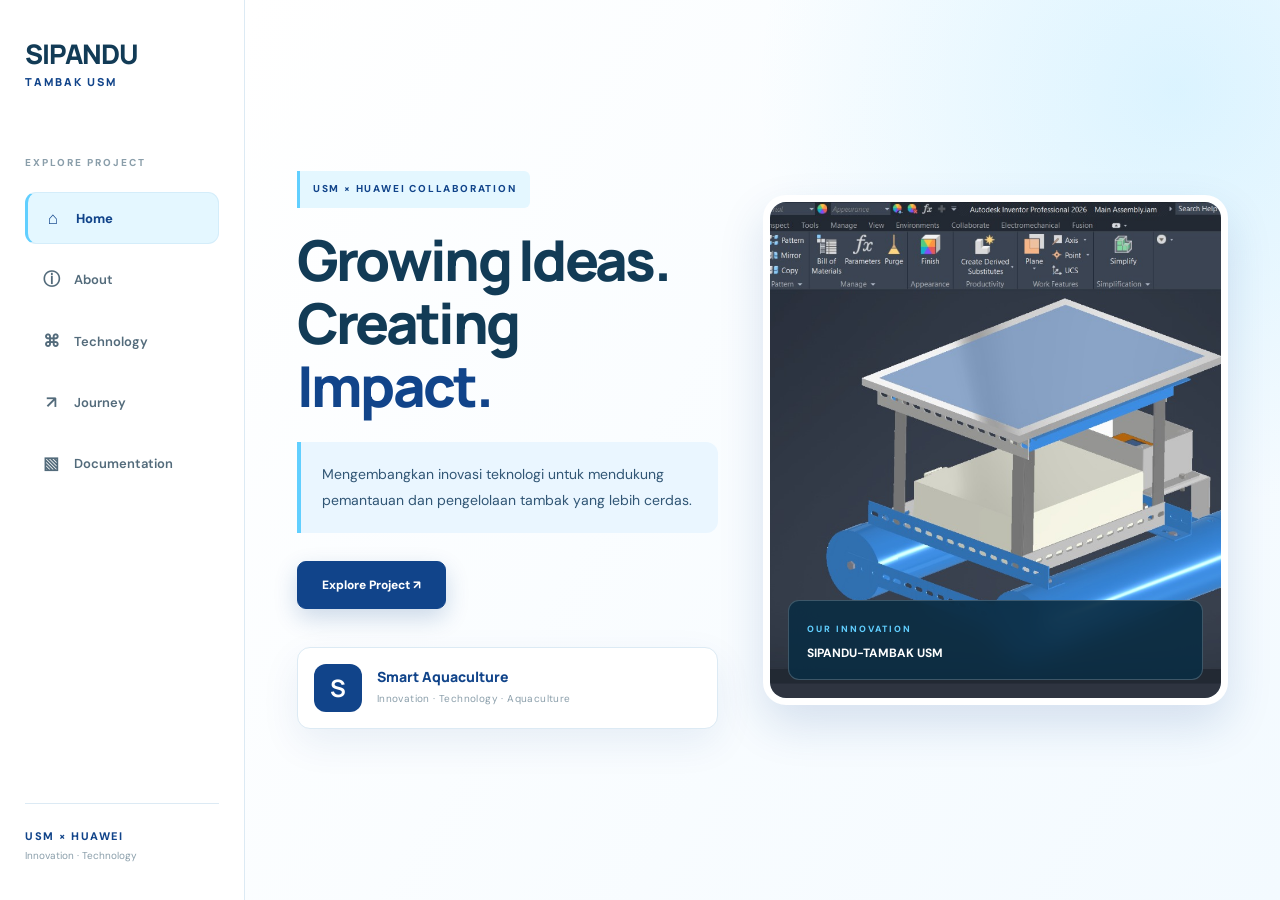
==== index.html @ 3a597335 "Add files via upload" ====
<!DOCTYPE html>
<html lang="id">

<head>
  <meta charset="UTF-8">
  <meta name="viewport" content="width=device-width, initial-scale=1.0">

  <meta name="description" content="SIPANDU-TAMBAK USM × HUAWEI — Innovation in Smart Aquaculture.">
  <meta name="theme-color" content="#F5FCFF">

  <title>SIPANDU-TAMBAK USM × HUAWEI</title>

  <link rel="preconnect" href="https://fonts.googleapis.com">
  <link rel="preconnect" href="https://fonts.gstatic.com" crossorigin>

  <link href="https://fonts.googleapis.com/css2?family=DM+Sans:wght@400;500;600;700&family=Manrope:wght@400;500;600;700;800&display=swap" rel="stylesheet">

  <link rel="stylesheet" href="style.css">

<!-- PWA CONFIGURATION -->
<link rel="manifest" href="./manifest.webmanifest">
<meta name="theme-color" content="#11448A">
<meta name="apple-mobile-web-app-capable" content="yes">
<meta name="apple-mobile-web-app-title" content="SIPANDU">

</head>

<body>

  <!-- SIDEBAR -->

  <aside class="sidebar">

    <a href="#home" class="sidebar-logo">
      SIPANDU
      <span>TAMBAK USM</span>
    </a>

    <p class="sidebar-caption">EXPLORE PROJECT</p>

    <nav class="side-nav" aria-label="Navigasi utama">

      <a href="#home" class="nav-link active" aria-current="page">
        <span class="nav-icon">⌂</span>
        <span>Home</span>
      </a>

      <a href="#about" class="nav-link">
        <span class="nav-icon">ⓘ</span>
        <span>About</span>
      </a>

      <a href="#technology" class="nav-link">
        <span class="nav-icon">⌘</span>
        <span>Technology</span>
      </a>

      <a href="#journey" class="nav-link">
        <span class="nav-icon">↗</span>
        <span>Journey</span>
      </a>

      <a href="#documentation" class="nav-link">
        <span class="nav-icon">▧</span>
        <span>Documentation</span>
      </a>

    </nav>

    <div class="sidebar-bottom">
      <span>USM × HUAWEI</span>
      <small>Innovation · Technology</small>
    </div>

  </aside>


  <!-- MAIN CONTENT -->

  <main class="main-content">

    <!-- HOME -->

    <section id="home" class="hero active">

      <div class="hero-content">

        <p class="hero-eyebrow">USM × HUAWEI COLLABORATION</p>

        <h1>
          Growing Ideas.<br>
          Creating <span class="text-accent">Impact.</span>
        </h1>

        <p class="hero-description">
          Mengembangkan inovasi teknologi untuk mendukung
          pemantauan dan pengelolaan tambak yang lebih cerdas.
        </p>

        <a href="#about" class="btn">Explore Project ↗</a>

        <div class="hero-label">
          <h2>S</h2>
          <div>
            <h3>Smart Aquaculture</h3>
            <p>Innovation · Technology · Aquaculture</p>
          </div>
        </div>

      </div>

      <div class="hero-image">

        <img
          src="images/sipandu-home.jpg"
          alt="Dokumentasi proyek SIPANDU-TAMBAK USM"
        >

        <div class="hero-image-caption">
          <span>OUR INNOVATION</span>
          <p>SIPANDU-TAMBAK USM</p>
        </div>

      </div>

    </section>


    <!-- ABOUT -->

    <section id="about" class="about-section">

      <div class="about-intro">

        <div class="about-intro-content">

          <span class="about-eyebrow">ABOUT THE PROJECT</span>

          <h1>
            More Than Technology,
            <span class="text-accent">A Smarter Way to Farm.</span>
          </h1>

          <p>
            SIPANDU-TAMBAK merupakan inovasi teknologi hasil
            kolaborasi Universitas Semarang (USM) dan Huawei
            yang dikembangkan untuk mendukung pemantauan dan
            pengelolaan tambak melalui pendekatan teknologi digital.
          </p>

          <p>
            Menggabungkan Internet of Things (IoT) dan Computer
            Vision, proyek ini mengeksplorasi bagaimana teknologi
            dapat membantu proses pemantauan kualitas air
            dan identifikasi ikan.
          </p>

          <div class="about-meta">
            <span>USM × HUAWEI</span>
            <span>•</span>
            <span>SMART AQUACULTURE</span>
          </div>

        </div>

      </div>


      <!-- FIELD DOCUMENTATION -->

      <div class="about-field-documentation">

        <div class="about-heading">

          <span class="about-eyebrow">FIELD DOCUMENTATION</span>

          <h2>
            Understanding the Field,
            <span class="text-accent">Building the Foundation.</span>
          </h2>

          <p>
            Langkah awal pengembangan SIPANDU-TAMBAK dimulai
            melalui pengamatan langsung dan diskusi bersama
            pihak Balai Benih Mijen.
          </p>

        </div>

        <div class="about-documentation-grid">

          <article class="about-documentation-card">

            <div class="about-documentation-image">
              <img
                src="images/about-observation.jpg"
                alt="Pengamatan langsung di Balai Benih Mijen"
                loading="lazy"
              >
            </div>

            <div class="about-documentation-caption">
              <span class="documentation-index">FIELD OBSERVATION</span>
              <h3>Pengamatan Langsung di Balai Benih Mijen</h3>
              <p>
                Melakukan pengamatan langsung untuk memahami
                kondisi lapangan serta mengenali kebutuhan
                pengembangan teknologi SIPANDU-TAMBAK.
              </p>
            </div>

          </article>

          <article class="about-documentation-card">

            <div class="about-documentation-image">
              <img
                src="images/about-field.jpg"
                alt="Diskusi tim dengan pihak Balai Benih Mijen"
                loading="lazy"
              >
            </div>

            <div class="about-documentation-caption">
              <span class="documentation-index">FIELD DISCUSSION</span>
              <h3>Pertemuan dengan Pihak Balai Benih Mijen</h3>
              <p>
                Bertemu dan berdiskusi dengan pihak Balai Benih
                Mijen untuk bertukar informasi serta memahami
                kebutuhan dari lokasi pengamatan.
              </p>
            </div>

          </article>

        </div>

      </div>


      <!-- BACKGROUND -->

      <div class="about-background">

        <div class="about-background-content">

          <span class="about-eyebrow">OUR BACKGROUND</span>

          <h2>
            Understanding the Challenges
            <span class="text-accent">Behind Aquaculture.</span>
          </h2>

          <p>
            Pengelolaan tambak membutuhkan pemantauan kondisi
            lingkungan secara berkala. Kebutuhan terhadap
            informasi yang lebih praktis dan terintegrasi
            menjadi salah satu alasan kami mengeksplorasi
            penerapan teknologi dalam sektor budidaya perikanan.
          </p>

          <p>
            Dari kebutuhan tersebut, SIPANDU-TAMBAK mulai
            dikembangkan sebagai upaya menghadirkan pendekatan
            pemantauan tambak berbasis teknologi.
          </p>

          <div class="about-location">
            <span class="location-dot"></span>
            BALAI BENIH MIJEN — SEMARANG
          </div>

        </div>

      </div>


      <!-- OUR INNOVATION -->

      <div class="about-innovation">

        <div class="about-heading">

          <span class="about-eyebrow">OUR INNOVATION</span>

          <h2>
            Connecting Sensors,
            <span class="text-accent">Cameras, and Intelligence.</span>
          </h2>

          <p>
            Tiga pendekatan teknologi yang menjadi bagian
            dari pengembangan SIPANDU-TAMBAK.
          </p>

        </div>

        <div class="about-innovation-visual">

          <img
            src="images/about-development-1.jpg"
            alt="Proses perakitan perangkat SIPANDU-TAMBAK"
            loading="lazy"
          >

          <div class="innovation-image-caption">
            <span>PROTOTYPE DEVELOPMENT</span>
            <p>From Concept to Prototype</p>
          </div>

        </div>

        <div class="about-innovation-grid">

          <article class="about-feature-card">
            <span class="feature-icon">◉</span>
            <h3>IoT Sensors</h3>
            <p>
              Pemantauan parameter kualitas air seperti pH,
              TDS, dan suhu melalui pengembangan perangkat sensor.
            </p>
          </article>

          <article class="about-feature-card">
            <span class="feature-icon">◎</span>
            <h3>Computer Vision</h3>
            <p>
              Pengembangan sistem berbasis kamera untuk
              mendukung proses deteksi dan identifikasi ikan.
            </p>
          </article>

          <article class="about-feature-card">
            <span class="feature-icon">⌘</span>
            <h3>Digital System</h3>
            <p>
              Pengembangan sistem digital untuk mengolah
              dan menampilkan informasi pemantauan.
            </p>
          </article>

        </div>

      </div>


      <!-- VISION -->

      <div class="about-vision">

        <div class="about-vision-image">

          <img
            src="images/about-development-4.jpg"
            alt="Tim mengembangkan prototipe SIPANDU-TAMBAK"
            loading="lazy"
          >

          <span>BUILDING THE FUTURE</span>

        </div>

        <div class="about-vision-content">

          <span class="about-eyebrow">OUR VISION</span>

          <h2>
            Building a Smarter
            <span class="text-accent">Aquaculture Future.</span>
          </h2>

          <p>
            Kami percaya bahwa teknologi dapat membuka peluang
            baru bagi sektor perikanan dan budidaya.
          </p>

          <p>
            Melalui SIPANDU-TAMBAK, kami ingin mengeksplorasi
            solusi digital yang mendukung pemantauan tambak
            secara lebih efektif, informatif, dan berkelanjutan.
          </p>

        </div>

      </div>


      <!-- PHILOSOPHY -->

      <div class="about-philosophy">

        <span class="about-eyebrow">OUR PHILOSOPHY</span>

        <h2>Think. <span>Develop.</span> Innovate.</h2>

        <p>
          Innovation begins with observation, grows through
          collaboration, and creates impact through technology.
        </p>

        <div class="philosophy-line"></div>

        <strong>SIPANDU-TAMBAK USM × HUAWEI</strong>

      </div>

    </section>


    <!-- TECHNOLOGY -->

    <section id="technology" class="section technology-section">

      <div class="technology-header">

        <p class="section-eyebrow">TECHNOLOGY & INNOVATION</p>

        <h2>
          Technology Behind<br>
          <span class="text-accent">The Innovation.</span>
        </h2>

        <p class="technology-intro">
          Mengenal komponen dan pendekatan teknologi yang
          sedang dikembangkan dalam SIPANDU-TAMBAK.
        </p>

      </div>


      <!-- INTERNET OF THINGS -->

      <div class="technology-block">

        <div class="technology-block-heading">

          <span class="technology-number">01 / INTERNET OF THINGS</span>

          <h3>IoT Monitoring System</h3>

          <p>
            Pendekatan pemantauan kualitas air melalui
            penggunaan sensor untuk mengukur beberapa
            parameter lingkungan tambak.
          </p>

        </div>

        <div class="sensor-grid">

          <article class="sensor-card">

            <div class="sensor-image">
              <img
                src="images/iot-ph-sensor.jpg"
                alt="Modul sensor pH air"
                loading="lazy"
              >
              <span class="sensor-tag">01</span>
            </div>

            <div class="sensor-info">
              <span class="sensor-category">WATER QUALITY</span>
              <h4>pH Sensor</h4>
              <p>
                Mengukur tingkat keasaman atau kebasaan air
                sebagai salah satu indikator kualitas air tambak.
              </p>
            </div>

          </article>

          <article class="sensor-card">

            <div class="sensor-image">
              <img
                src="images/iot-tds-sensor.jpg"
                alt="Modul sensor TDS"
                loading="lazy"
              >
              <span class="sensor-tag">02</span>
            </div>

            <div class="sensor-info">
              <span class="sensor-category">DISSOLVED SOLIDS</span>
              <h4>TDS Sensor</h4>
              <p>
                Mengukur Total Dissolved Solids, yaitu jumlah
                zat padat terlarut dalam air.
              </p>
            </div>

          </article>

          <article class="sensor-card">

            <div class="sensor-image">
              <img
                src="images/iot-ds18b20-sensor.jpg"
                alt="Sensor suhu air waterproof DS18B20"
                loading="lazy"
              >
              <span class="sensor-tag">03</span>
            </div>

            <div class="sensor-info">
              <span class="sensor-category">TEMPERATURE</span>
              <h4>DS18B20 Sensor</h4>
              <p>
                Sensor suhu digital tahan air yang digunakan
                untuk mengukur temperatur air.
              </p>
            </div>

          </article>

        </div>


        <!-- CIRCUIT AND PROTOTYPE -->

        <div class="iot-build-grid">

          <article class="iot-build-card">

            <div class="iot-build-image">
              <img
                src="images/iot-circuit.jpg"
                alt="Rangkaian elektronik dan komponen IoT SIPANDU-TAMBAK"
                loading="lazy"
              >
            </div>

            <div class="iot-build-info">
              <span class="sensor-category">ELECTRONIC DEVELOPMENT</span>
              <h4>IoT Circuit & Components</h4>
              <p>
                Rangkaian elektronik yang menghubungkan
                komponen dan sensor sebagai bagian dari
                pengembangan perangkat monitoring.
              </p>
            </div>

          </article>

          <article class="iot-build-card iot-prototype-card">

            <div class="iot-build-image">
              <img
                src="images/iot-prototype.jpg"
                alt="Prototipe perangkat IoT SIPANDU-TAMBAK"
                loading="lazy"
              >
            </div>

            <div class="iot-build-info">
              <span class="sensor-category">PROTOTYPE DEVELOPMENT</span>
              <h4>IoT Prototype</h4>
              <p>
                Purwarupa perangkat yang dikembangkan
                sebagai bentuk penerapan konsep pemantauan
                kualitas air berbasis sensor.
              </p>
            </div>

          </article>

        </div>

      </div>


      <!-- COMPUTER VISION -->

      <div class="technology-block computer-vision-block">

        <div class="technology-block-heading">

          <span class="technology-number">02 / COMPUTER VISION</span>

          <h3>Visual Detection System</h3>

          <p>
            Eksplorasi pemanfaatan webcam dan pengolahan citra
            untuk mendukung proses pengamatan serta deteksi ikan.
          </p>

        </div>

        <div class="vision-showcase">

          <article class="vision-camera-card">

            <div class="vision-image">
              <img
                src="images/cv-camera-module.jpg"
                alt="Webcam yang digunakan dalam pengembangan Computer Vision"
                loading="lazy"
              >
            </div>

            <div class="vision-info">
              <span class="sensor-category">VISUAL INPUT DEVICE</span>
              <h4>Webcam Module</h4>
              <p>
                Webcam digunakan sebagai perangkat input visual
                untuk menangkap gambar yang menjadi bahan
                pengembangan sistem Computer Vision.
              </p>
            </div>

          </article>

          <article class="vision-detection-card">

            <div class="vision-image">
              <img
                src="images/cv-fish-detection.jpg"
                alt="Dokumentasi pengujian deteksi ikan"
                loading="lazy"
              >
            </div>

            <div class="vision-info">
              <span class="sensor-category">DETECTION EXPERIMENT</span>
              <h4>Fish Detection Test</h4>
              <p>
                Dokumentasi pengujian dan pengembangan
                proses deteksi ikan melalui pendekatan
                pengolahan citra berbasis kamera.
              </p>
            </div>

          </article>

        </div>

        <div class="vision-note">
          <span>COMPUTER VISION DEVELOPMENT</span>
          <p>
            Tahap pengembangan ini berfokus pada eksplorasi
            kemampuan kamera dan pengolahan citra untuk
            mendukung identifikasi objek ikan.
          </p>
        </div>

      </div>


      <!-- DIGITAL SYSTEM -->

      <div class="technology-block digital-system-block">

        <div class="technology-block-heading">

          <span class="technology-number">03 / DIGITAL SYSTEM</span>

          <h3>Connecting Data and Information</h3>

          <p>
            Pengembangan sistem digital menjadi bagian dari
            eksplorasi pengolahan dan penyajian informasi
            yang berasal dari perangkat pemantauan.
          </p>

        </div>

        <div class="digital-system-panel">

          <div class="digital-system-content">

            <span class="digital-system-label">SYSTEM DEVELOPMENT</span>

            <h4>
              From Data Collection
              <span>to Digital Information.</span>
            </h4>

            <p>
              Pengembangan backend dan frontend dieksplorasi
              untuk mendukung pengelolaan data serta
              penyajian informasi dalam sistem SIPANDU-TAMBAK.
            </p>

            <div class="digital-system-tags">
              <span>BACKEND</span>
              <span>FRONTEND</span>
              <span>DATA PROCESSING</span>
            </div>

          </div>

          <div class="digital-flow">

            <div class="digital-flow-item">
              <span>01</span>
              <strong>Sensor Data</strong>
              <small>Data Collection</small>
            </div>

            <div class="digital-flow-line"></div>

            <div class="digital-flow-item">
              <span>02</span>
              <strong>Data Processing</strong>
              <small>System Development</small>
            </div>

            <div class="digital-flow-line"></div>

            <div class="digital-flow-item">
              <span>03</span>
              <strong>Digital Interface</strong>
              <small>Information Display</small>
            </div>

          </div>

        </div>

      </div>


      <!-- TECHNOLOGY CLOSING -->

      <div class="technology-closing">

        <span>INNOVATION IN PROGRESS</span>

        <h3>
          Technology is the Tool.<br>
          <span>Impact is the Goal.</span>
        </h3>

        <p>
          Setiap komponen dan proses pengembangan merupakan
          bagian dari perjalanan SIPANDU-TAMBAK dalam
          mengeksplorasi inovasi teknologi untuk aquaculture.
        </p>

      </div>

    </section>


    <!-- JOURNEY -->

    <section id="journey" class="section journey-section">

      <div class="journey-header">

        <p class="section-eyebrow">OUR DEVELOPMENT STORY</p>

        <h2>
          From Ideas to<br>
          <span class="text-accent">Real Innovation.</span>
        </h2>

        <p class="journey-intro">
          Setiap inovasi memiliki perjalanan. Inilah rangkaian
          proses pengamatan, diskusi, pengembangan, demonstrasi,
          dan evaluasi dalam perjalanan SIPANDU-TAMBAK.
        </p>

      </div>


      <div class="journey-container">

        <!-- 01 -->

        <article class="journey-card">

          <div class="journey-image">
            <img
              src="images/journey-balai-benih-mijen.jpg"
              alt="Tulisan Balai Benih Mijen sebagai lokasi pengamatan"
              loading="lazy"
            >
            <span class="journey-number">01</span>
          </div>

          <div class="journey-info">
            <span class="journey-label">FIELD OBSERVATION</span>
            <h3>Where It Begins.</h3>
            <p>
              Perjalanan SIPANDU-TAMBAK dimulai dari pengamatan
              di Balai Benih Mijen, sebagai salah satu lokasi
              untuk memahami kondisi dan kebutuhan lapangan.
            </p>
          </div>

        </article>


        <!-- 02 -->

        <article class="journey-card">

          <div class="journey-image">
            <img
              src="images/journey-field-discussion.jpg"
              alt="Diskusi dosen dan tim Balai Benih Mijen di dalam ruangan"
              loading="lazy"
            >
            <span class="journey-number">02</span>
          </div>

          <div class="journey-info">
            <span class="journey-label">DISCUSSION & COLLABORATION</span>
            <h3>Ideas Through Discussion.</h3>
            <p>
              Diskusi bersama dosen dan tim Balai Benih Mijen
              menjadi bagian dari proses bertukar informasi
              dan membahas kebutuhan pengembangan proyek.
            </p>
          </div>

        </article>


        <!-- 03 -->

        <article class="journey-card">

          <div class="journey-image">
            <img
              src="images/journey-first-demo-usm.jpg"
              alt="Bagian dalam perangkat SIPANDU-TAMBAK yang telah terpasang saat demo pertama di USM"
              loading="lazy"
            >
            <span class="journey-number">03</span>
          </div>

          <div class="journey-info">
            <span class="journey-label">FIRST DEMONSTRATION — USM</span>
            <h3>Bringing the Device to Life.</h3>
            <p>
              Demonstrasi pertama perangkat SIPANDU-TAMBAK
              di lingkungan USM, memperlihatkan perangkat
              yang telah dirakit dan dipasang.
            </p>
          </div>

        </article>


        <!-- 04 -->

        <article class="journey-card">

          <div class="journey-image">
            <img
              src="images/journey-monitoring-dashboard.jpg"
              alt="Tampilan sistem SIPANDU-TAMBAK untuk monitoring kualitas kolam"
              loading="lazy"
            >
            <span class="journey-number">04</span>
          </div>

          <div class="journey-info">
            <span class="journey-label">DIGITAL MONITORING</span>
            <h3>Seeing the Information.</h3>
            <p>
              Tampilan SIPANDU-TAMBAK yang dikembangkan
              untuk menyajikan informasi pemantauan
              kualitas air kolam.
            </p>
          </div>

        </article>


        <!-- 05 -->

        <article class="journey-card">

          <div class="journey-image">
            <img
              src="images/journey-demo-kantin-usm.jpg"
              alt="Demonstrasi SIPANDU-TAMBAK di kolam ikan kantin USM"
              loading="lazy"
            >
            <span class="journey-number">05</span>
          </div>

          <div class="journey-info">
            <span class="journey-label">FIELD DEMONSTRATION</span>
            <h3>Testing in a Real Environment.</h3>
            <p>
              Kegiatan demonstrasi di kolam ikan area kantin
              USM sebagai bagian dari proses pengamatan
              dan pengujian pengembangan perangkat.
            </p>
          </div>

        </article>


        <!-- 06 -->

        <article class="journey-card">

          <div class="journey-image">
            <img
              src="images/journey-project-evaluation.jpg"
              alt="Tim SIPANDU-TAMBAK mengamati dan berdiskusi bersama dosen"
              loading="lazy"
            >
            <span class="journey-number">06</span>
          </div>

          <div class="journey-info">
            <span class="journey-label">OBSERVATION & EVALUATION</span>
            <h3>Learning from Every Finding.</h3>
            <p>
              Tim SIPANDU-TAMBAK bersama dosen melakukan
              pengamatan dan membahas beberapa hal yang
              telah ditemukan selama proses pengembangan proyek.
            </p>
          </div>

        </article>

      </div>


      <div class="journey-closing">

        <span>THE JOURNEY CONTINUES</span>

        <h3>
          Every Step Builds
          <span>Something Bigger.</span>
        </h3>

        <p>
          Perjalanan pengembangan SIPANDU-TAMBAK terus berlanjut
          melalui kolaborasi, eksperimen, dan inovasi teknologi.
        </p>

      </div>

    </section>


    <!-- DOCUMENTATION -->

    <section id="documentation" class="documentation-section">

      <div class="documentation-header">

        <span class="documentation-eyebrow">BEHIND THE INNOVATION</span>

        <h1>
          Every Innovation Has
          <span class="text-accent">a Process.</span>
        </h1>

        <p>
          A closer look at the ideas, teamwork, and technical
          processes behind the development of SIPANDU-TAMBAK.
        </p>

      </div>


      <div class="documentation-grid">

        <!-- 01 -->

        <article class="documentation-card">

          <div class="documentation-image">
            <img
              src="images/about-development-1.jpg"
              alt="Proses perakitan perangkat SIPANDU-TAMBAK"
              loading="lazy"
            >
          </div>

          <div class="documentation-info">
            <span>DEVICE ASSEMBLY</span>
            <h3>Putting the Pieces Together.</h3>
            <p>
              Proses perakitan perangkat dan komponen
              untuk membangun prototipe SIPANDU-TAMBAK.
            </p>
          </div>

        </article>


        <!-- 02 -->

        <article class="documentation-card">

          <div class="documentation-image">
            <img
              src="images/about-development-2.jpg"
              alt="Proses penyolderan komponen elektronik"
              loading="lazy"
            >
          </div>

          <div class="documentation-info">
            <span>ELECTRONIC SOLDERING</span>
            <h3>Precision in Every Connection.</h3>
            <p>
              Proses penyolderan komponen elektronik
              sebagai bagian dari perakitan perangkat.
            </p>
          </div>

        </article>


        <!-- 03 -->

        <article class="documentation-card">

          <div class="documentation-image">
            <img
              src="images/about-development-3.jpg"
              alt="Proses fabrikasi material logam"
              loading="lazy"
            >
          </div>

          <div class="documentation-info">
            <span>METAL FABRICATION</span>
            <h3>Shaping the Foundation.</h3>
            <p>
              Proses pemotongan material logam untuk
              kebutuhan pembuatan dan penyesuaian rangka perangkat.
            </p>
          </div>

        </article>


        <!-- 04 -->

        <article class="documentation-card">

          <div class="documentation-image">
            <img
              src="images/about-development-4.jpg"
              alt="Pengembangan prototipe SIPANDU-TAMBAK"
              loading="lazy"
            >
          </div>

          <div class="documentation-info">
            <span>PROTOTYPE DEVELOPMENT</span>
            <h3>Building the Prototype.</h3>
            <p>
              Proses pengerjaan dan perakitan prototipe
              melalui kolaborasi dan ketelitian tim.
            </p>
          </div>

        </article>


        <!-- 05: DEMO USM -->

        <article class="documentation-card">

          <div class="documentation-image">
            <img
              src="images/documentation-demo-usm.jpg"
              alt="Dokumentasi demonstrasi SIPANDU-TAMBAK di Universitas Semarang"
              loading="lazy"
            >
          </div>

          <div class="documentation-info">
            <span>PROJECT DEMONSTRATION — USM</span>
            <h3>Innovation on Campus.</h3>
            <p>
              Kegiatan demonstrasi SIPANDU-TAMBAK di lingkungan
              Universitas Semarang sebagai bagian dari pengujian
              dan pengenalan pengembangan teknologi.
            </p>
          </div>

        </article>


        <!-- 06: DEMO MIJEN -->

        <article class="documentation-card">

          <div class="documentation-image">
            <img
              src="images/documentation-demo-mijen.jpg"
              alt="Dokumentasi demonstrasi SIPANDU-TAMBAK di Balai Benih Mijen"
              loading="lazy"
            >
          </div>

          <div class="documentation-info">
            <span>FIELD DEMONSTRATION — MIJEN</span>
            <h3>Bringing Innovation to the Field.</h3>
            <p>
              Kegiatan demonstrasi SIPANDU-TAMBAK di Balai
              Benih Mijen untuk memperlihatkan pengembangan
              teknologi dalam konteks kebutuhan lapangan.
            </p>
          </div>

        </article>

      </div>


      <div class="documentation-closing">

        <span>IDEAS IN PROGRESS</span>

        <h2>
          Small Steps. <span>Real Progress.</span>
        </h2>

        <p>
          Every process is part of the innovation journey.
        </p>

      </div>

    </section>


    <!-- FOOTER -->

    <footer class="footer">

      <h2>SIPANDU.</h2>

      <p>
        A collaborative project by
        Universitas Semarang × HUAWEI
      </p>

      <p>© 2026 SIPANDU-TAMBAK USM</p>

    </footer>

  </main>

    <!-- MAIN JAVASCRIPT -->
  <script src="script.js"></script>

  <!-- SERVICE WORKER -->
  <script>
    if ("serviceWorker" in navigator) {
      window.addEventListener("load", () => {
        navigator.serviceWorker.register("./service-worker.js")
          .then(registration => {
            console.log("SIPANDU Offline Ready:", registration.scope);
          })
          .catch(error => {
            console.error("SIPANDU Service Worker Error:", error);
          });
      });
    }
  </script>

</body>
</html>
---- style.css ----
/* =====================================================
   SIPANDU-TAMBAK USM × HUAWEI
   MODERN TECHNOLOGY PORTFOLIO
   FINAL RESPONSIVE DESIGN SYSTEM
===================================================== */


/* =====================================================
   01. COLOR SYSTEM
===================================================== */

:root {
  --blue: #11448A;
  --blue-dark: #0B2D43;
  --blue-medium: #245DA0;

  --cyan: #61CFFF;
  --cyan-dark: #168DBB;

  --blue-light: #E4F7FF;
  --blue-soft: #F5FCFF;
  --blue-pale: #EDF6FC;

  --navy: #123B56;
  --navy-deep: #0B2D43;

  --text: #536B7B;
  --muted: #8A9EAA;

  --white: #FFFFFF;
  --border: #DCEAF4;

  --shadow: 0 14px 38px rgba(17, 68, 138, 0.08);
  --shadow-hover: 0 20px 45px rgba(17, 68, 138, 0.15);

  --sidebar-width: 245px;

  --radius-sm: 10px;
  --radius-md: 16px;
  --radius-lg: 22px;
}


/* =====================================================
   02. RESET & GLOBAL
===================================================== */

* {
  margin: 0;
  padding: 0;
  box-sizing: border-box;
}

html {
  scroll-behavior: smooth;
}

body {
  width: 100%;
  min-height: 100vh;
  background: var(--blue-soft);
  color: var(--navy);
  font-family: 'DM Sans', sans-serif;
  -webkit-font-smoothing: antialiased;
}

h1,
h2,
h3,
h4,
h5 {
  font-family: 'Manrope', sans-serif;
}

p {
  color: var(--text);
  font-size: 14px;
  line-height: 1.85;
}

img {
  max-width: 100%;
}

a {
  -webkit-tap-highlight-color: transparent;
}

button,
a {
  font-family: inherit;
}

.text-accent {
  color: var(--blue);
}

::selection {
  background: var(--blue-light);
  color: var(--blue);
}


/* =====================================================
   03. SIDEBAR
===================================================== */

.sidebar {
  position: fixed;
  inset: 0 auto 0 0;
  z-index: 100;

  width: var(--sidebar-width);
  height: 100vh;
  padding: 38px 25px;

  display: flex;
  flex-direction: column;

  background: #FFFFFF;
  border-right: 1px solid var(--border);
}

.sidebar-logo {
  display: block;

  color: var(--navy);
  text-decoration: none;

  font-family: 'Manrope', sans-serif;
  font-size: 27px;
  font-weight: 800;
  letter-spacing: -1px;
  line-height: 1.2;
}

.sidebar-logo span {
  display: block;
  margin-top: 5px;

  color: var(--blue);

  font-size: 11px;
  font-weight: 800;
  letter-spacing: 2px;
}

.sidebar-caption {
  margin-top: 65px;
  margin-bottom: 20px;

  color: var(--muted);

  font-size: 10px;
  font-weight: 800;
  letter-spacing: 2px;
}

.side-nav {
  display: flex;
  flex-direction: column;
  gap: 9px;
}

.nav-link {
  display: flex;
  align-items: center;
  gap: 13px;

  padding: 14px 15px;

  border: 1px solid transparent;
  border-radius: 11px;

  color: var(--text);
  text-decoration: none;

  font-size: 13px;
  font-weight: 600;

  transition: 0.25s ease;
}

.nav-link:hover {
  background: var(--blue-soft);
  color: var(--blue);
  transform: translateX(3px);
}

.nav-link.active {
  background: var(--blue-light);
  color: var(--blue);
  border-color: #D4EDFA;
  border-left: 3px solid var(--cyan);
  font-weight: 800;
}

.nav-icon {
  width: 20px;
  text-align: center;
  font-size: 17px;
}

.sidebar-bottom {
  margin-top: auto;
  padding-top: 25px;
  border-top: 1px solid var(--border);
}

.sidebar-bottom span {
  display: block;
  color: var(--blue);

  font-size: 11px;
  font-weight: 800;
  letter-spacing: 1.5px;
}

.sidebar-bottom small {
  display: block;
  margin-top: 6px;

  color: var(--muted);
  font-size: 10px;
}


/* =====================================================
   04. MAIN LAYOUT & PAGE NAVIGATION
===================================================== */

.main-content {
  position: relative;

  width: calc(100% - var(--sidebar-width));
  min-height: 100vh;
  margin-left: var(--sidebar-width);

  background: var(--blue-soft);
}

/* Semua section disembunyikan secara default */

.main-content > section {
  display: none;

  width: 100%;
  min-height: 100vh;

  padding: 68px 6%;

  overflow-x: clip;
}

/* Section yang sedang aktif */

.main-content > section.active {
  display: block;
  animation: pageEnter 0.35s ease;
}

/* Home menggunakan layout grid */

.main-content > #home.hero.active {
  display: grid;
}

@keyframes pageEnter {
  from {
    opacity: 0;
    transform: translateY(9px);
  }

  to {
    opacity: 1;
    transform: translateY(0);
  }
}


/* =====================================================
   05. SHARED SECTION ELEMENTS
===================================================== */

.hero-eyebrow,
.about-eyebrow,
.section-eyebrow,
.documentation-eyebrow {
  display: inline-block;
  width: fit-content;

  margin-bottom: 20px;
  padding: 9px 13px;

  border-left: 3px solid var(--cyan);
  border-radius: 0 6px 6px 0;

  background: var(--blue-light);
  color: var(--blue);

  font-size: 10px;
  font-weight: 800;
  letter-spacing: 1.8px;
}

.section-heading {
  max-width: 760px;
  margin-bottom: 35px;
}

.section-heading h2 {
  margin-bottom: 15px;

  color: var(--navy);

  font-size: clamp(32px, 4vw, 48px);
  font-weight: 800;
  letter-spacing: -1.6px;
  line-height: 1.2;
}

.section-heading h2 span {
  color: var(--blue);
}

.section-heading p {
  max-width: 650px;
  font-size: 13px;
  line-height: 1.9;
}


/* =====================================================
   06. HOME / HERO
===================================================== */

#home.hero {
  grid-template-columns:
    minmax(0, 0.95fr)
    minmax(0, 1.05fr);

  align-items: center;
  gap: 45px;

  padding: 55px 5%;

  background:
    radial-gradient(
      circle at 90% 10%,
      rgba(97, 207, 255, 0.19),
      transparent 34%
    ),
    linear-gradient(120deg, #FFFFFF, #F3FAFF);
}

.hero-content {
  width: 100%;
  max-width: 540px;
}

.hero-content h1 {
  margin-bottom: 25px;

  color: var(--navy);

  font-size: clamp(40px, 4.4vw, 64px);
  font-weight: 800;
  letter-spacing: -2.7px;
  line-height: 1.12;
}

.hero-content h1 span {
  color: var(--blue);
}

.hero-description {
  max-width: 450px;

  margin-bottom: 28px;
  padding: 19px 21px;

  border-left: 4px solid var(--cyan);
  border-radius: 0 12px 12px 0;

  background: #EAF6FF;
  color: #315675;

  font-size: 14px;
  line-height: 1.9;
}

.btn {
  display: inline-flex;
  align-items: center;
  justify-content: center;
  gap: 12px;

  padding: 15px 24px;

  border: 1px solid var(--blue);
  border-radius: 9px;

  background: var(--blue);
  color: #FFFFFF;

  text-decoration: none;

  font-size: 12px;
  font-weight: 800;

  box-shadow: 0 9px 23px rgba(17, 68, 138, 0.2);

  transition: 0.25s ease;
}

.btn:hover {
  background: var(--navy-deep);
  border-color: var(--navy-deep);

  transform: translateY(-3px);
  box-shadow: var(--shadow-hover);
}

.hero-label {
  display: flex;
  align-items: center;
  gap: 15px;

  margin-top: 38px;
  padding: 16px;

  border: 1px solid var(--border);
  border-radius: 13px;

  background: #FFFFFF;
  box-shadow: var(--shadow);
}

.hero-label h2 {
  display: flex;
  align-items: center;
  justify-content: center;

  width: 48px;
  height: 48px;
  flex-shrink: 0;

  border-radius: 12px;

  background: var(--blue);
  color: #FFFFFF;

  font-size: 24px;
}

.hero-label h3 {
  margin-bottom: 4px;

  color: var(--blue);

  font-size: 14px;
  font-weight: 800;
}

.hero-label p {
  color: var(--muted);
  font-size: 10px;
  letter-spacing: 0.4px;
}


/* =====================================================
   07. HOME IMAGE
===================================================== */

.hero-image {
  position: relative;

  width: 100%;
  height: min(68vh, 510px);
  min-height: 320px;

  overflow: hidden;

  border: 7px solid #FFFFFF;
  border-radius: 23px;

  background: var(--blue-light);
  box-shadow: var(--shadow-hover);
}

.hero-image img {
  display: block;

  width: 100%;
  height: 100%;

  object-fit: cover;
  object-position: center;

  transition: transform 0.6s ease;
}

.hero-image:hover img {
  transform: scale(1.035);
}

.hero-image-caption {
  position: absolute;
  left: 18px;
  right: 18px;
  bottom: 18px;

  padding: 15px 18px;

  border: 1px solid rgba(255, 255, 255, 0.2);
  border-radius: 11px;

  background: rgba(11, 45, 67, 0.9);
  backdrop-filter: blur(12px);
}

.hero-image-caption span {
  color: var(--cyan);

  font-size: 9px;
  font-weight: 800;
  letter-spacing: 2px;
}

.hero-image-caption p {
  margin-top: 5px;

  color: #FFFFFF;

  font-size: 12px;
  font-weight: 700;
}


/* =====================================================
   08. ABOUT INTRO
===================================================== */

#about {
  background:
    radial-gradient(
      circle at 100% 0%,
      rgba(228, 247, 255, 0.8),
      transparent 34%
    ),
    #FFFFFF;
}

.about-intro {
  display: block;
  margin-bottom: 85px;
}

.about-intro-content {
  max-width: 900px;
  padding: 38px 42px;

  border: 1px solid var(--border);
  border-left: 5px solid var(--cyan);
  border-radius: 0 20px 20px 0;

  background: linear-gradient(120deg, #F5FCFF, #EAF6FF);
  box-shadow: var(--shadow);
}

.about-intro-content h1,
.about-heading h2,
.about-background-content h2,
.about-vision-content h2 {
  margin-bottom: 20px;

  color: var(--navy);

  font-size: clamp(30px, 3.2vw, 43px);
  font-weight: 800;
  line-height: 1.2;
  letter-spacing: -1.4px;
}

.about-intro-content h1 span,
.about-heading h2 span,
.about-background-content h2 span,
.about-vision-content h2 span {
  color: var(--blue);
}

.about-intro-content p,
.about-background-content p,
.about-vision-content p {
  max-width: 760px;
  margin-bottom: 13px;

  color: var(--text);

  font-size: 13px;
  line-height: 1.95;
}

.about-meta {
  display: flex;
  align-items: center;
  flex-wrap: wrap;
  gap: 10px;

  margin-top: 25px;
}

.about-meta span {
  color: var(--blue);

  font-size: 10px;
  font-weight: 800;
  letter-spacing: 1.2px;
}

.about-meta span:nth-child(2) {
  color: var(--cyan-dark);
}


/* =====================================================
   09. ABOUT FIELD DOCUMENTATION
===================================================== */

.about-field-documentation {
  margin-bottom: 95px;
}

.about-field-documentation .about-heading,
.about-innovation .about-heading {
  max-width: 780px;

  margin-bottom: 32px;
  padding: 24px 27px;

  border-left: 4px solid var(--cyan);
  border-radius: 0 13px 13px 0;

  background: var(--blue-soft);
}

.about-heading > p {
  max-width: 650px;

  color: var(--text);

  font-size: 13px;
  line-height: 1.9;
}

.about-documentation-grid {
  display: grid;
  grid-template-columns: repeat(2, minmax(0, 1fr));
  gap: 27px;

  width: 100%;
}

.about-documentation-card {
  min-width: 0;
  padding: 14px;

  overflow: hidden;

  border: 1px solid var(--border);
  border-top: 3px solid var(--blue);
  border-radius: 17px;

  background: #FFFFFF;
  box-shadow: var(--shadow);

  transition: 0.3s ease;
}

.about-documentation-card:hover {
  transform: translateY(-5px);

  border-color: var(--cyan);
  box-shadow: var(--shadow-hover);
}

.about-documentation-image {
  display: flex;
  align-items: center;
  justify-content: center;

  width: 100%;
  height: 290px;

  overflow: hidden;

  border-radius: 11px;
  background: #EDF6FC;
}

.about-documentation-image img {
  display: block;

  width: 100%;
  height: 100%;

  object-fit: contain;
  object-position: center;
}

.about-documentation-caption {
  padding: 20px 7px 9px;
}

.about-documentation-caption .documentation-index {
  display: inline-block;

  margin-bottom: 12px;
  padding: 7px 10px;

  border-radius: 5px;

  background: var(--blue-light);
  color: var(--blue);

  font-size: 9px;
  font-weight: 800;
  letter-spacing: 1.5px;
}

.about-documentation-caption h3 {
  margin-bottom: 10px;

  color: var(--blue);

  font-size: 18px;
  font-weight: 800;
  line-height: 1.4;
}

.about-documentation-caption p {
  color: var(--text);

  font-size: 12px;
  line-height: 1.85;
}


/* =====================================================
   10. PROJECT BACKGROUND
===================================================== */

.about-background {
  width: 100%;

  margin: 0 auto 100px;
  padding: 48px;

  border: none;
  border-left: 5px solid var(--cyan);
  border-radius: 17px;

  background:
    radial-gradient(
      circle at 90% 10%,
      rgba(97, 207, 255, 0.2),
      transparent 35%
    ),
    var(--blue);

  box-shadow: var(--shadow-hover);
}

.about-background-content h2 {
  max-width: 720px;
  color: #FFFFFF;
}

.about-background-content h2 span {
  color: var(--cyan);
}

.about-background-content p {
  max-width: 790px;
  color: #E3F1FA;
}

.about-background .about-eyebrow {
  background: rgba(255, 255, 255, 0.12);
  color: var(--cyan);
}

.about-location {
  display: inline-flex;
  align-items: center;
  gap: 11px;

  margin-top: 24px;
  padding: 11px 15px;

  border-radius: 8px;

  background: rgba(255, 255, 255, 0.12);
  color: var(--cyan);

  font-size: 10px;
  font-weight: 800;
  letter-spacing: 1.3px;
}

.location-dot {
  width: 8px;
  height: 8px;
  flex-shrink: 0;

  border-radius: 50%;

  background: var(--cyan);
  box-shadow: 0 0 0 5px rgba(97, 207, 255, 0.17);
}


/* =====================================================
   11. ABOUT INNOVATION
===================================================== */

.about-innovation {
  margin-bottom: 100px;
}

.about-innovation-visual {
  position: relative;

  width: 100%;
  max-width: 680px;
  height: 350px;

  margin: 0 auto 35px;

  overflow: hidden;

  border: 6px solid #FFFFFF;
  border-radius: 19px;

  background: var(--blue-soft);
  box-shadow: var(--shadow);
}

.about-innovation-visual img {
  display: block;

  width: 100%;
  height: 100%;

  object-fit: contain;
  object-position: center;
}

.innovation-image-caption {
  position: absolute;
  left: 15px;
  bottom: 15px;

  padding: 12px 16px;

  border-radius: 9px;

  background: rgba(11, 45, 67, 0.9);
  backdrop-filter: blur(10px);
}

.innovation-image-caption span {
  color: var(--cyan);

  font-size: 9px;
  font-weight: 800;
  letter-spacing: 1.7px;
}

.innovation-image-caption p {
  margin-top: 4px;

  color: #FFFFFF;

  font-size: 12px;
  font-weight: 700;
}

.about-innovation-grid {
  display: grid;
  grid-template-columns: repeat(3, minmax(0, 1fr));
  gap: 18px;
}

.about-feature-card {
  padding: 25px 23px;

  border: 1px solid var(--border);
  border-top: 3px solid var(--cyan);
  border-radius: 15px;

  background: linear-gradient(145deg, #FFFFFF, #F5FCFF);
  box-shadow: var(--shadow);

  transition: 0.3s ease;
}

.about-feature-card:hover {
  transform: translateY(-5px);
  box-shadow: var(--shadow-hover);
}

.feature-icon {
  display: inline-flex;
  align-items: center;
  justify-content: center;

  width: 44px;
  height: 44px;

  margin-bottom: 16px;

  border-radius: 12px;

  background: var(--blue);
  color: #FFFFFF;

  font-size: 21px;
}

.about-feature-card h3 {
  margin-bottom: 10px;

  color: var(--blue);

  font-size: 17px;
  font-weight: 800;
}

.about-feature-card p {
  font-size: 12px;
  line-height: 1.85;
}


/* =====================================================
   12. ABOUT VISION
===================================================== */

.about-vision {
  display: grid;
  grid-template-columns:
    minmax(0, 1fr)
    minmax(0, 0.95fr);

  align-items: center;
  gap: 35px;

  margin-bottom: 95px;
}

.about-vision-image {
  position: relative;

  width: 100%;
  height: 350px;

  overflow: hidden;

  border: 6px solid #FFFFFF;
  border-radius: 18px;

  background: var(--blue-soft);
  box-shadow: var(--shadow);
}

.about-vision-image img {
  display: block;

  width: 100%;
  height: 100%;

  object-fit: contain;
  object-position: center;
}

.about-vision-image > span {
  position: absolute;
  left: 14px;
  bottom: 14px;

  padding: 10px 13px;

  border-radius: 7px;

  background: rgba(11, 45, 67, 0.9);
  color: var(--cyan);

  font-size: 9px;
  font-weight: 800;
  letter-spacing: 1.4px;
}

.about-vision-content {
  padding: 30px;

  border-left: 4px solid var(--cyan);
  border-radius: 0 15px 15px 0;

  background: var(--blue-soft);
}

.about-vision-content h2 {
  font-size: clamp(28px, 3vw, 38px);
}


/* =====================================================
   13. ABOUT PHILOSOPHY
===================================================== */

.about-philosophy {
  position: relative;

  padding: 55px 30px;
  margin-bottom: 25px;

  overflow: hidden;

  border-radius: 20px;

  background:
    radial-gradient(
      circle at 90% 10%,
      rgba(97, 207, 255, 0.2),
      transparent 35%
    ),
    var(--navy-deep);

  text-align: center;
}

.about-philosophy .about-eyebrow {
  background: rgba(255, 255, 255, 0.1);
  color: var(--cyan);
}

.about-philosophy h2 {
  margin-bottom: 17px;

  color: #FFFFFF;

  font-size: clamp(29px, 4vw, 43px);
  font-weight: 800;
  letter-spacing: -1.5px;
}

.about-philosophy h2 span {
  color: var(--cyan);
}

.about-philosophy p {
  max-width: 580px;
  margin: 0 auto;

  color: #D4EAF3;
  font-size: 13px;
}

.philosophy-line {
  width: 55px;
  height: 3px;

  margin: 25px auto;

  border-radius: 10px;
  background: var(--cyan);
}

.about-philosophy strong {
  color: var(--cyan);

  font-size: 10px;
  letter-spacing: 2px;
}


/* =====================================================
   14. TECHNOLOGY SECTION
===================================================== */

#technology {
  background:
    radial-gradient(
      circle at 100% 0%,
      rgba(228, 247, 255, 0.9),
      transparent 35%
    ),
    var(--blue-soft);
}

.technology-header {
  max-width: 850px;
  margin-bottom: 48px;
}

.technology-header h1,
.technology-header h2 {
  margin-bottom: 18px;

  color: var(--navy);

  font-size: clamp(36px, 4vw, 52px);
  font-weight: 800;
  line-height: 1.2;
  letter-spacing: -1.8px;
}

.technology-header h1 span,
.technology-header h2 span {
  color: var(--blue);
}

.technology-header p {
  max-width: 690px;
  font-size: 13px;
  line-height: 1.95;
}

.technology-block {
  margin-bottom: 75px;
}

.technology-block-heading {
  display: flex;
  align-items: flex-end;
  justify-content: space-between;
  gap: 20px;

  margin-bottom: 25px;
  padding-bottom: 17px;

  border-bottom: 1px solid var(--border);
}

.technology-block-heading h2 {
  color: var(--blue);

  font-size: clamp(23px, 2.6vw, 32px);
  font-weight: 800;
  letter-spacing: -0.8px;
}

.technology-block-heading p {
  max-width: 420px;
  font-size: 12px;
}


/* =====================================================
   15. TECHNOLOGY SENSOR CARDS
===================================================== */

.sensor-grid {
  display: grid;
  grid-template-columns: repeat(3, minmax(0, 1fr));
  gap: 22px;
}

.sensor-card {
  min-width: 0;
  padding: 13px;

  overflow: hidden;

  border: 1px solid var(--border);
  border-top: 4px solid var(--cyan);
  border-radius: 16px;

  background: #FFFFFF;
  box-shadow: var(--shadow);

  transition: 0.3s ease;
}

.sensor-card:hover {
  transform: translateY(-5px);
  box-shadow: var(--shadow-hover);
}

.sensor-image {
  display: flex;
  align-items: center;
  justify-content: center;

  width: 100%;
  height: 220px;

  overflow: hidden;

  border-radius: 10px;
  background: #EDF6FC;
}

.sensor-image img {
  display: block;

  width: 100%;
  height: 100%;

  object-fit: contain;
  object-position: center;

  transition: transform 0.4s ease;
}

.sensor-card:hover .sensor-image img {
  transform: scale(1.035);
}

.sensor-info {
  padding: 18px 7px 9px;
}

.sensor-tag,
.sensor-category {
  display: inline-block;

  margin-bottom: 11px;
  padding: 7px 10px;

  border-radius: 5px;

  background: var(--blue-light);
  color: var(--blue);

  font-size: 9px;
  font-weight: 800;
  letter-spacing: 1.2px;
}

.sensor-info h3 {
  margin-bottom: 9px;

  color: var(--blue);

  font-size: 17px;
  font-weight: 800;
  line-height: 1.4;
}

.sensor-info p {
  font-size: 12px;
  line-height: 1.85;
}


/* =====================================================
   16. IOT BUILD / HARDWARE DEVELOPMENT
===================================================== */

.iot-build-grid {
  display: grid;
  grid-template-columns: repeat(2, minmax(0, 1fr));
  gap: 23px;
}

.iot-build-card {
  min-width: 0;
  padding: 14px;

  overflow: hidden;

  border: 1px solid var(--border);
  border-radius: 16px;

  background: #FFFFFF;
  box-shadow: var(--shadow);

  transition: 0.3s ease;
}

.iot-build-card:hover {
  transform: translateY(-5px);
  box-shadow: var(--shadow-hover);
}

.iot-build-image {
  display: flex;
  align-items: center;
  justify-content: center;

  width: 100%;
  height: 250px;

  overflow: hidden;

  border-radius: 10px;
  background: #EDF6FC;
}

.iot-build-image img {
  display: block;

  width: 100%;
  height: 100%;

  object-fit: contain;
  object-position: center;

  transition: transform 0.4s ease;
}

.iot-build-card:hover .iot-build-image img {
  transform: scale(1.03);
}

.iot-build-info {
  padding: 18px 8px 9px;
}

.iot-build-info h3 {
  margin-bottom: 9px;

  color: var(--blue);

  font-size: 18px;
  font-weight: 800;
}

.iot-build-info p {
  font-size: 12px;
  line-height: 1.85;
}


/* =====================================================
   17. COMPUTER VISION
===================================================== */

.computer-vision-block {
  margin-bottom: 75px;
}

.vision-showcase {
  display: grid;
  grid-template-columns: repeat(2, minmax(0, 1fr));
  gap: 25px;
}

.vision-camera-card,
.vision-detection-card {
  min-width: 0;
  padding: 14px;

  overflow: hidden;

  border: 1px solid var(--border);
  border-top: 4px solid var(--blue);
  border-radius: 17px;

  background: #FFFFFF;
  box-shadow: var(--shadow);

  transition: 0.3s ease;
}

.vision-camera-card:hover,
.vision-detection-card:hover {
  transform: translateY(-5px);
  box-shadow: var(--shadow-hover);
}

.vision-image {
  display: flex;
  align-items: center;
  justify-content: center;

  width: 100%;
  height: 270px;

  overflow: hidden;

  border-radius: 11px;
  background: #EDF6FC;
}

.vision-image img {
  display: block;

  width: 100%;
  height: 100%;

  object-fit: contain;
  object-position: center;

  transition: transform 0.4s ease;
}

.vision-camera-card:hover .vision-image img,
.vision-detection-card:hover .vision-image img {
  transform: scale(1.025);
}

.vision-info {
  padding: 19px 8px 9px;
}

.vision-info h3 {
  margin-bottom: 10px;

  color: var(--blue);

  font-size: 19px;
  font-weight: 800;
}

.vision-info p {
  font-size: 12px;
  line-height: 1.9;
}

.vision-note {
  margin-top: 25px;
  padding: 22px 25px;

  border-left: 4px solid var(--cyan);
  border-radius: 0 12px 12px 0;

  background: var(--blue-light);
}

.vision-note p {
  color: #315675;
  font-size: 12px;
  line-height: 1.9;
}


/* =====================================================
   18. DIGITAL SYSTEM / WORKFLOW
===================================================== */

.digital-system-block {
  margin-bottom: 65px;
}

.digital-system-panel {
  display: grid;
  grid-template-columns: minmax(0, 1fr) minmax(0, 1fr);
  gap: 35px;

  padding: 35px;

  border: 1px solid var(--border);
  border-radius: 19px;

  background:
    radial-gradient(
      circle at 90% 10%,
      rgba(97, 207, 255, 0.15),
      transparent 35%
    ),
    #FFFFFF;

  box-shadow: var(--shadow);
}

.digital-system-content h3 {
  margin-bottom: 15px;

  color: var(--blue);

  font-size: 25px;
  font-weight: 800;
}

.digital-system-content p {
  font-size: 13px;
  line-height: 1.95;
}

.digital-system-label {
  display: inline-block;

  margin-bottom: 15px;
  padding: 8px 12px;

  border-radius: 5px;

  background: var(--blue-light);
  color: var(--blue);

  font-size: 9px;
  font-weight: 800;
  letter-spacing: 1.5px;
}

.digital-system-tags {
  display: flex;
  flex-wrap: wrap;
  gap: 9px;

  margin-top: 22px;
}

.digital-system-tags span {
  padding: 9px 12px;

  border: 1px solid var(--border);
  border-radius: 7px;

  background: var(--blue-soft);
  color: var(--blue);

  font-size: 10px;
  font-weight: 700;
}

.digital-flow {
  display: flex;
  flex-direction: column;
  justify-content: center;
  gap: 11px;
}

.digital-flow-item {
  display: flex;
  align-items: center;
  gap: 14px;

  padding: 15px 17px;

  border: 1px solid var(--border);
  border-radius: 10px;

  background: var(--blue-soft);
}

.digital-flow-item span {
  display: flex;
  align-items: center;
  justify-content: center;

  width: 35px;
  height: 35px;
  flex-shrink: 0;

  border-radius: 9px;

  background: var(--blue);
  color: #FFFFFF;

  font-size: 12px;
  font-weight: 800;
}

.digital-flow-item p {
  color: var(--blue);

  font-size: 12px;
  font-weight: 700;
}

.digital-flow-line {
  width: 2px;
  height: 12px;
  margin-left: 33px;

  background: var(--cyan);
}

.technology-closing {
  margin-top: 40px;
  padding: 35px 30px;

  border-radius: 16px;

  background: var(--blue);
  text-align: center;
}

.technology-closing h3 {
  margin-bottom: 10px;

  color: #FFFFFF;

  font-size: 25px;
  font-weight: 800;
}

.technology-closing p {
  max-width: 650px;
  margin: 0 auto;

  color: #E1EFFA;

  font-size: 12px;
  line-height: 1.9;
}


/* =====================================================
   19. JOURNEY SECTION
===================================================== */

#journey {
  background:
    radial-gradient(
      circle at 100% 0%,
      rgba(228, 247, 255, 0.9),
      transparent 35%
    ),
    var(--blue-soft);
}

.journey-header {
  max-width: 820px;
  margin-bottom: 18px;
}

.journey-header h1,
.journey-header h2,
#journey > h2 {
  margin-bottom: 18px;

  color: var(--navy);

  font-size: clamp(35px, 4vw, 52px);
  font-weight: 800;
  line-height: 1.2;
  letter-spacing: -1.8px;
}

.journey-header h1 span,
.journey-header h2 span,
#journey > h2 span {
  color: var(--blue);
}

.journey-intro {
  max-width: 690px;
  margin-bottom: 35px;

  font-size: 13px;
  line-height: 1.95;
}


/* Six journey cards */

.journey-container {
  display: grid;
  grid-template-columns: repeat(2, minmax(0, 1fr));
  gap: 25px;

  margin-top: 35px;
}

.journey-card {
  position: relative;

  min-width: 0;
  padding: 13px;

  overflow: hidden;

  border: 1px solid var(--border);
  border-radius: 17px;

  background: #FFFFFF;
  box-shadow: var(--shadow);

  transition: 0.3s ease;
}

.journey-card:hover {
  transform: translateY(-5px);
  box-shadow: var(--shadow-hover);
  border-color: var(--cyan);
}

.journey-image {
  position: relative;

  display: flex;
  align-items: center;
  justify-content: center;

  width: 100%;
  height: 245px;

  overflow: hidden;

  border-radius: 11px;
  background: #EDF6FC;
}

.journey-image img {
  display: block;

  width: 100%;
  height: 100%;

  object-fit: cover;
  object-position: center;

  transition: transform 0.5s ease;
}

.journey-card:hover .journey-image img {
  transform: scale(1.035);
}

.journey-number {
  position: absolute;
  top: 12px;
  left: 12px;
  z-index: 2;

  display: flex;
  align-items: center;
  justify-content: center;

  width: 39px;
  height: 39px;

  border: 1px solid rgba(255, 255, 255, 0.4);
  border-radius: 10px;

  background: rgba(17, 68, 138, 0.92);
  color: #FFFFFF;

  font-family: 'Manrope', sans-serif;
  font-size: 14px;
  font-weight: 800;

  backdrop-filter: blur(8px);
}

.journey-info {
  padding: 19px 10px 12px;
}

.journey-label {
  display: inline-block;

  margin-bottom: 12px;
  padding: 7px 10px;

  border-radius: 5px;

  background: var(--blue-light);
  color: var(--blue);

  font-size: 9px;
  font-weight: 800;
  letter-spacing: 1.3px;
}

.journey-info h3 {
  margin-bottom: 10px;

  color: var(--blue);

  font-size: 20px;
  font-weight: 800;
  line-height: 1.4;
}

.journey-info p {
  font-size: 12px;
  line-height: 1.9;
}

.journey-closing {
  margin-top: 40px;
  padding: 30px;

  border-left: 4px solid var(--cyan);
  border-radius: 0 14px 14px 0;

  background: var(--blue-light);
}

.journey-closing p {
  color: #315675;
  font-size: 13px;
  line-height: 1.9;
}


/* =====================================================
   20. DOCUMENTATION SECTION
===================================================== */

#documentation {
  background:
    radial-gradient(
      circle at 100% 0%,
      rgba(228, 247, 255, 0.85),
      transparent 35%
    ),
    #FFFFFF;
}

.documentation-header {
  max-width: 100%;

  margin-bottom: 38px;
  padding: 28px 30px;

  border-left: 5px solid var(--cyan);
  border-radius: 0 15px 15px 0;

  background: var(--blue-soft);
}

.documentation-header h1 {
  margin-bottom: 17px;

  color: var(--navy);

  font-size: clamp(34px, 4vw, 49px);
  font-weight: 800;
  line-height: 1.2;
  letter-spacing: -1.6px;
}

.documentation-header h1 span {
  color: var(--blue);
}

.documentation-header p {
  max-width: 650px;
  font-size: 13px;
  line-height: 1.9;
}

.documentation-grid {
  display: grid;
  grid-template-columns: repeat(2, minmax(0, 1fr));
  gap: 26px;

  width: 100%;
  margin-top: 30px;
}

.documentation-card {
  min-width: 0;
  padding: 13px;

  overflow: hidden;

  border: 1px solid var(--border);
  border-top: 3px solid var(--blue);
  border-radius: 16px;

  background: #FFFFFF;
  box-shadow: var(--shadow);

  transition: 0.3s ease;
}

.documentation-card:hover {
  transform: translateY(-5px);

  border-top-color: var(--cyan);
  box-shadow: var(--shadow-hover);
}

.documentation-image {
  display: flex;
  align-items: center;
  justify-content: center;

  width: 100%;
  height: 280px;

  overflow: hidden;

  border-radius: 10px;
  background: #EDF6FC;
}

.documentation-image img {
  display: block;

  width: 100%;
  height: 100%;

  object-fit: contain;
  object-position: center;

  transition: transform 0.4s ease;
}

.documentation-card:hover .documentation-image img {
  transform: scale(1.025);
}

.documentation-info {
  padding: 19px 8px 10px;
}

.documentation-info > span {
  display: inline-block;

  margin-bottom: 12px;
  padding: 7px 10px;

  border-radius: 5px;

  background: var(--blue-light);
  color: var(--blue);

  font-size: 9px;
  font-weight: 800;
  letter-spacing: 1.4px;
}

.documentation-info h3 {
  margin-bottom: 10px;

  color: var(--blue);

  font-size: 18px;
  font-weight: 800;
  line-height: 1.4;
}

.documentation-info p {
  font-size: 12px;
  line-height: 1.9;
}

.documentation-closing {
  margin-top: 50px;
  margin-bottom: 25px;
  padding: 42px 25px;

  border-radius: 17px;

  background:
    radial-gradient(
      circle at 90% 10%,
      rgba(97, 207, 255, 0.2),
      transparent 35%
    ),
    var(--blue);

  text-align: center;
}

.documentation-closing > span {
  display: block;
  margin-bottom: 13px;

  color: var(--cyan);

  font-size: 10px;
  font-weight: 800;
  letter-spacing: 2px;
}

.documentation-closing h2 {
  margin-bottom: 10px;

  color: #FFFFFF;

  font-size: clamp(25px, 3vw, 35px);
  font-weight: 800;
}

.documentation-closing h2 span {
  color: var(--cyan);
}

.documentation-closing p {
  color: #E1EFFA;
  font-size: 12px;
}


/* =====================================================
   21. FOOTER
===================================================== */

.main-content > .footer {
  display: none;
}

.main-content:has(#documentation.active) > .footer {
  display: block;

  position: relative;

  width: 100%;
  padding: 22px 6%;

  border-top: 1px solid var(--border);

  background: #FFFFFF;
  text-align: center;
}

.footer h2 {
  margin-bottom: 4px;

  color: var(--blue);

  font-size: 15px;
  font-weight: 800;
}

.footer p {
  color: var(--muted);
  font-size: 10px;
  line-height: 1.6;
}


/* =====================================================
   22. TABLET
===================================================== */

@media (max-width: 1100px) {

  #home.hero {
    gap: 28px;
    padding-left: 4%;
    padding-right: 4%;
  }

  .hero-content h1 {
    font-size: 46px;
  }

  .about-intro-content {
    padding: 30px;
  }

  .about-vision {
    gap: 24px;
  }

  .about-innovation-grid,
  .sensor-grid {
    grid-template-columns: repeat(2, minmax(0, 1fr));
  }

  .technology-block-heading {
    align-items: flex-start;
    flex-direction: column;
  }
}


/* =====================================================
   23. TABLET & MOBILE NAVIGATION
===================================================== */

@media (max-width: 900px) {

  body {
    min-height: 100vh;
  }

  .sidebar {
    position: relative;

    width: 100%;
    height: auto;

    padding: 18px 22px;

    border-right: none;
    border-bottom: 1px solid var(--border);
  }

  .sidebar-caption {
    margin-top: 20px;
    margin-bottom: 10px;
  }

  .sidebar-bottom {
    display: none;
  }

  .side-nav {
    flex-direction: row;
    flex-wrap: wrap;
    gap: 6px;
  }

  .nav-link {
    padding: 10px 12px;
    font-size: 11px;
  }

  .main-content {
    width: 100%;
    min-height: calc(100vh - 120px);
    margin-left: 0;
  }

  .main-content > section {
    min-height: calc(100vh - 120px);
    padding: 45px 7%;
  }

  #home.hero {
    grid-template-columns: 1fr;
    gap: 35px;
    padding: 45px 7%;
  }

  .hero-content {
    max-width: 700px;
  }

  .hero-content h1 {
    font-size: clamp(39px, 8vw, 56px);
  }

  .hero-image {
    height: 390px;
    min-height: 260px;
  }

  .about-intro {
    margin-bottom: 65px;
  }

  .about-intro-content {
    padding: 28px;
  }

  .about-field-documentation,
  .about-innovation {
    margin-bottom: 70px;
  }

  .about-documentation-grid {
    grid-template-columns: 1fr;
  }

  .about-documentation-image {
    height: 330px;
  }

  .about-background {
    padding: 35px 30px;
    margin-bottom: 70px;
  }

  .about-vision {
    grid-template-columns: 1fr;
    margin-bottom: 70px;
  }

  .about-vision-image {
    height: 330px;
  }

  .technology-container,
  .about-innovation-grid {
    grid-template-columns: repeat(2, minmax(0, 1fr));
  }

  .sensor-grid {
    grid-template-columns: repeat(2, minmax(0, 1fr));
  }

  .journey-container {
    grid-template-columns: repeat(2, minmax(0, 1fr));
  }

  .documentation-grid {
    grid-template-columns: repeat(2, minmax(0, 1fr));
  }

  .documentation-image {
    height: 250px;
  }

  .digital-system-panel {
    grid-template-columns: 1fr;
  }
}


/* =====================================================
   24. SMALL MOBILE
===================================================== */

@media (max-width: 600px) {

  .sidebar {
    padding: 17px;
  }

  .sidebar-logo {
    font-size: 23px;
  }

  .side-nav {
    display: grid;
    grid-template-columns: repeat(2, minmax(0, 1fr));
  }

  .nav-link {
    justify-content: flex-start;
    font-size: 11px;
  }

  .main-content > section {
    padding: 35px 6%;
  }

  #home.hero {
    padding: 38px 6%;
  }

  .hero-content h1 {
    font-size: clamp(36px, 10vw, 48px);
    letter-spacing: -1.8px;
  }

  .hero-description {
    font-size: 13px;
  }

  .hero-image {
    height: 290px;
    min-height: 230px;
    border-width: 4px;
  }

  .hero-image img {
    object-fit: contain;
  }

  .hero-label {
    margin-top: 28px;
  }

  .about-intro-content {
    padding: 23px 20px;
  }

  .about-intro-content h1,
  .about-heading h2,
  .about-background-content h2,
  .about-vision-content h2 {
    font-size: 29px;
    letter-spacing: -0.8px;
  }

  .about-field-documentation .about-heading,
  .about-innovation .about-heading {
    padding: 20px;
  }

  .about-documentation-card {
    padding: 11px;
  }

  .about-documentation-image {
    height: 270px;
  }

  .about-documentation-caption h3 {
    font-size: 17px;
  }

  .about-background {
    padding: 28px 21px;
  }

  .about-innovation-visual {
    height: 260px;
  }

  .about-innovation-grid,
  .technology-container,
  .sensor-grid,
  .iot-build-grid,
  .vision-showcase,
  .journey-container,
  .documentation-grid {
    grid-template-columns: 1fr;
  }

  .about-vision-image {
    height: 270px;
  }

  .about-vision-content {
    padding: 23px 20px;
  }

  .about-philosophy {
    padding: 40px 20px;
  }

  .technology-header h1,
  .technology-header h2,
  .journey-header h1,
  .journey-header h2,
  #journey > h2 {
    font-size: 34px;
    letter-spacing: -1px;
  }

  .technology-block {
    margin-bottom: 55px;
  }

  .technology-block-heading h2 {
    font-size: 24px;
  }

  .sensor-image {
    height: 240px;
  }

  .iot-build-image,
  .vision-image {
    height: 250px;
  }

  .digital-system-panel {
    padding: 23px 19px;
  }

  .digital-system-content h3 {
    font-size: 22px;
  }

  .journey-card {
    padding: 11px;
  }

  .journey-image {
    height: 230px;
  }

  .journey-info {
    padding: 17px 8px 10px;
  }

  .journey-info h3 {
    font-size: 19px;
  }

  .journey-closing {
    padding: 23px 20px;
  }

  .documentation-header {
    padding: 22px 20px;
  }

  .documentation-header h1 {
    font-size: 32px;
  }

  .documentation-image {
    height: 270px;
  }

  .documentation-closing {
    padding: 32px 18px;
  }

  .main-content:has(#documentation.active) > .footer {
    position: relative;
  }
}


/* =====================================================
   25. EXTRA SMALL SCREENS
===================================================== */

@media (max-width: 380px) {

  .sidebar {
    padding: 15px 12px;
  }

  .nav-link {
    gap: 7px;
    padding: 10px 8px;
    font-size: 10px;
  }

  .nav-icon {
    width: 16px;
    font-size: 14px;
  }

  .main-content > section {
    padding-left: 5%;
    padding-right: 5%;
  }

  .hero-content h1 {
    font-size: 34px;
  }

  .hero-label {
    gap: 10px;
    padding: 12px;
  }

  .hero-label h2 {
    width: 42px;
    height: 42px;
  }

  .journey-image {
    height: 200px;
  }

  .sensor-image,
  .documentation-image {
    height: 220px;
  }
}


/* =====================================================
   26. ACCESSIBILITY & REDUCED MOTION
===================================================== */

a:focus-visible,
button:focus-visible {
  outline: 3px solid var(--cyan);
  outline-offset: 4px;
}

@media (prefers-reduced-motion: reduce) {

  *,
  *::before,
  *::after {
    scroll-behavior: auto !important;
    animation-duration: 0.01ms !important;
    transition-duration: 0.01ms !important;
  }
}
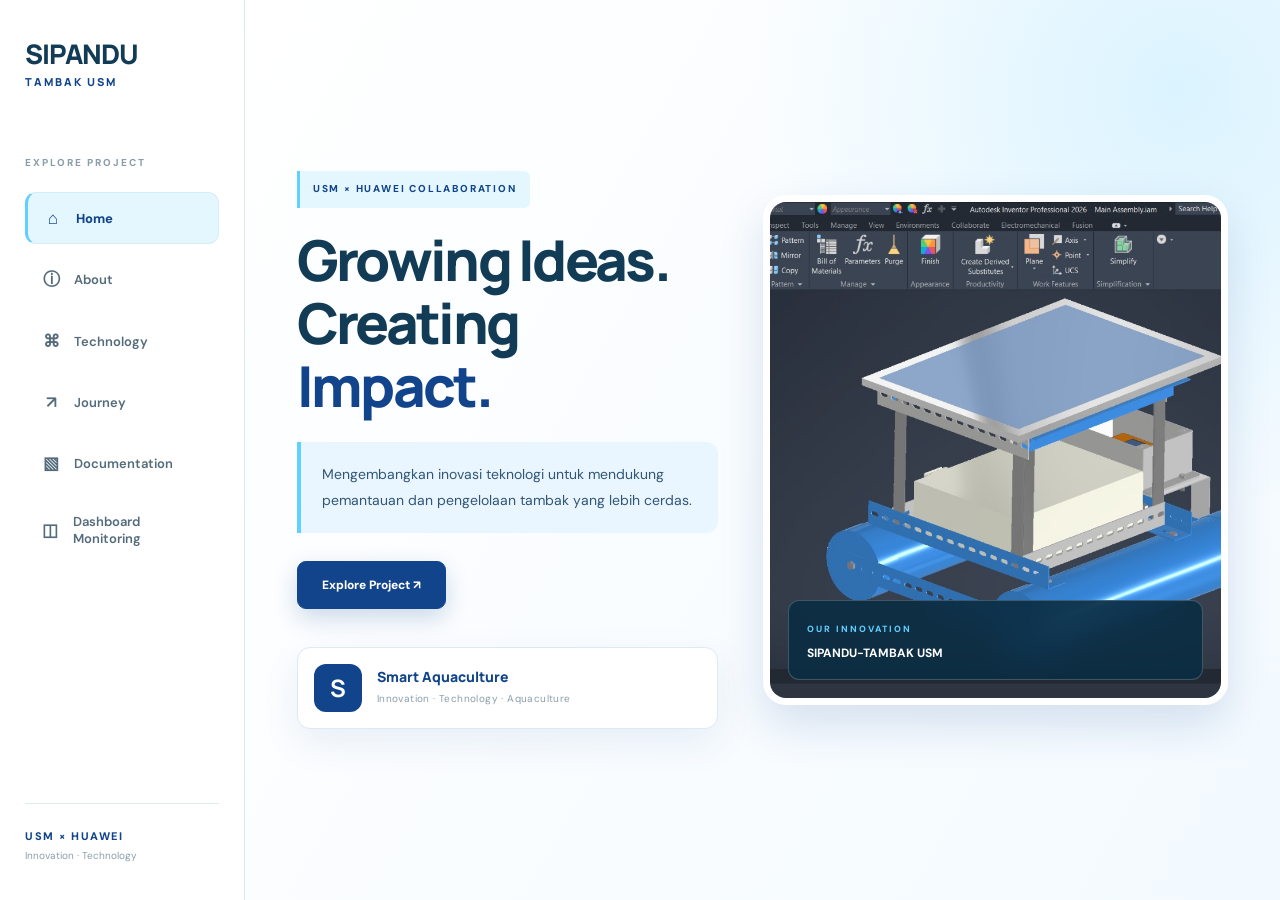
==== commit f3c00dd6: "Add SIPANDU monitoring dashboard" ====
--- a/index.html
+++ b/index.html
@@ -64,6 +64,11 @@
       <a href="#documentation" class="nav-link">
         <span class="nav-icon">▧</span>
         <span>Documentation</span>
+      </a>
+
+      <a href="./admin/" class="nav-link">
+        <span class="nav-icon">◫</span>
+        <span>Dashboard Monitoring</span>
       </a>
 
     </nav>
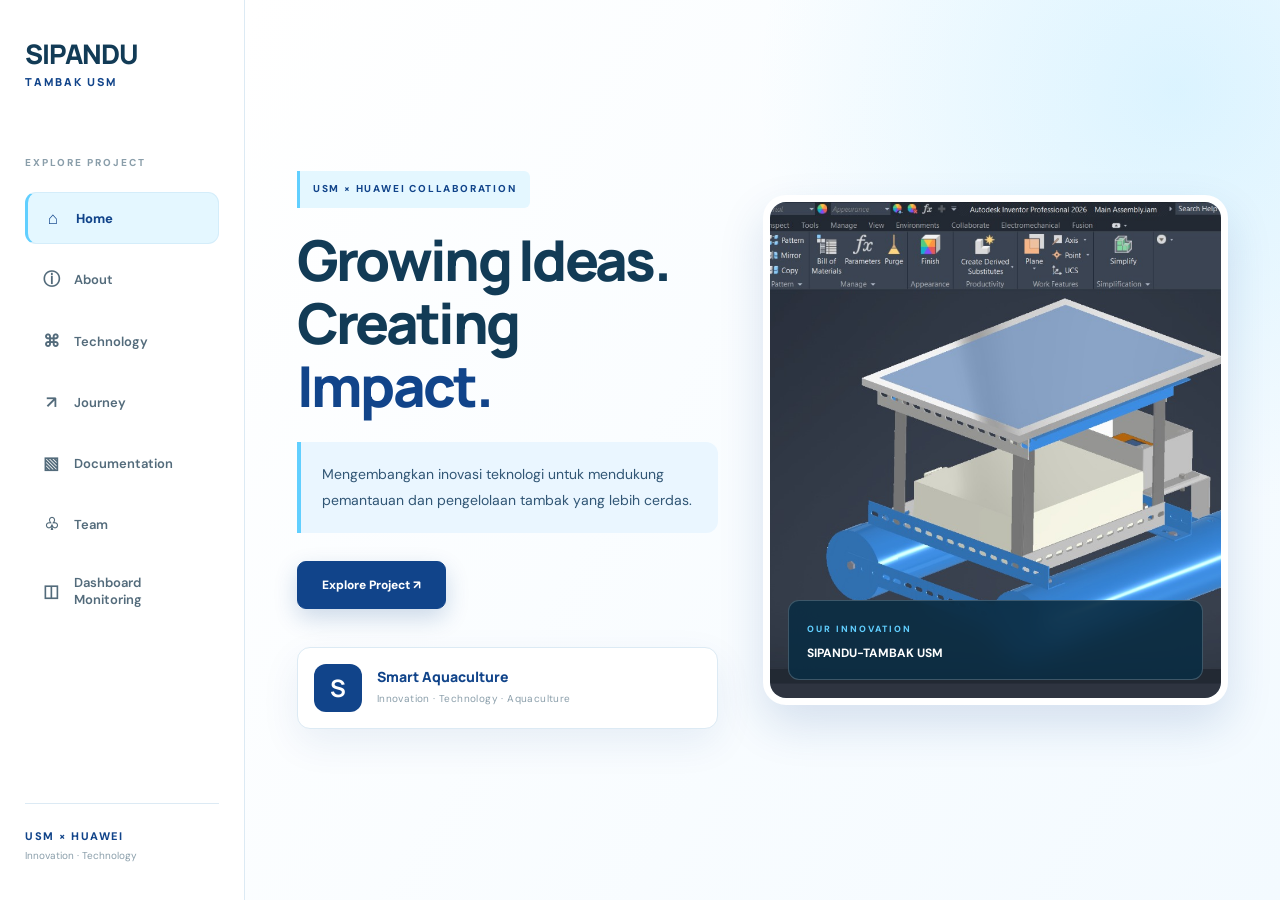
==== commit ffd34e65: "Update SIPANDU-TAMBAK website" ====
--- a/index.html
+++ b/index.html
@@ -1,1177 +1,1433 @@
-
-<!DOCTYPE html>
-<html lang="id">
-
-<head>
-  <meta charset="UTF-8">
-  <meta name="viewport" content="width=device-width, initial-scale=1.0">
-
-  <meta name="description" content="SIPANDU-TAMBAK USM × HUAWEI — Innovation in Smart Aquaculture.">
-  <meta name="theme-color" content="#F5FCFF">
-
-  <title>SIPANDU-TAMBAK USM × HUAWEI</title>
-
-  <link rel="preconnect" href="https://fonts.googleapis.com">
-  <link rel="preconnect" href="https://fonts.gstatic.com" crossorigin>
-
-  <link href="https://fonts.googleapis.com/css2?family=DM+Sans:wght@400;500;600;700&family=Manrope:wght@400;500;600;700;800&display=swap" rel="stylesheet">
-
-  <link rel="stylesheet" href="style.css">
-
-<!-- PWA CONFIGURATION -->
-<link rel="manifest" href="./manifest.webmanifest">
-<meta name="theme-color" content="#11448A">
-<meta name="apple-mobile-web-app-capable" content="yes">
-<meta name="apple-mobile-web-app-title" content="SIPANDU">
-
-</head>
-
-<body>
-
-  <!-- SIDEBAR -->
-
-  <aside class="sidebar">
-
-    <a href="#home" class="sidebar-logo">
-      SIPANDU
-      <span>TAMBAK USM</span>
-    </a>
-
-    <p class="sidebar-caption">EXPLORE PROJECT</p>
-
-    <nav class="side-nav" aria-label="Navigasi utama">
-
-      <a href="#home" class="nav-link active" aria-current="page">
-        <span class="nav-icon">⌂</span>
-        <span>Home</span>
-      </a>
-
-      <a href="#about" class="nav-link">
-        <span class="nav-icon">ⓘ</span>
-        <span>About</span>
-      </a>
-
-      <a href="#technology" class="nav-link">
-        <span class="nav-icon">⌘</span>
-        <span>Technology</span>
-      </a>
-
-      <a href="#journey" class="nav-link">
-        <span class="nav-icon">↗</span>
-        <span>Journey</span>
-      </a>
-
-      <a href="#documentation" class="nav-link">
-        <span class="nav-icon">▧</span>
-        <span>Documentation</span>
-      </a>
-
-      <a href="./admin/" class="nav-link">
-        <span class="nav-icon">◫</span>
-        <span>Dashboard Monitoring</span>
-      </a>
-
-    </nav>
-
-    <div class="sidebar-bottom">
-      <span>USM × HUAWEI</span>
-      <small>Innovation · Technology</small>
-    </div>
-
-  </aside>
-
-
-  <!-- MAIN CONTENT -->
-
-  <main class="main-content">
-
-    <!-- HOME -->
-
-    <section id="home" class="hero active">
-
-      <div class="hero-content">
-
-        <p class="hero-eyebrow">USM × HUAWEI COLLABORATION</p>
-
-        <h1>
-          Growing Ideas.<br>
-          Creating <span class="text-accent">Impact.</span>
-        </h1>
-
-        <p class="hero-description">
-          Mengembangkan inovasi teknologi untuk mendukung
-          pemantauan dan pengelolaan tambak yang lebih cerdas.
-        </p>
-
-        <a href="#about" class="btn">Explore Project ↗</a>
-
-        <div class="hero-label">
-          <h2>S</h2>
-          <div>
-            <h3>Smart Aquaculture</h3>
-            <p>Innovation · Technology · Aquaculture</p>
-          </div>
-        </div>
-
-      </div>
-
-      <div class="hero-image">
-
-        <img
-          src="images/sipandu-home.jpg"
-          alt="Dokumentasi proyek SIPANDU-TAMBAK USM"
-        >
-
-        <div class="hero-image-caption">
-          <span>OUR INNOVATION</span>
-          <p>SIPANDU-TAMBAK USM</p>
-        </div>
-
-      </div>
-
-    </section>
-
-
-    <!-- ABOUT -->
-
-    <section id="about" class="about-section">
-
-      <div class="about-intro">
-
-        <div class="about-intro-content">
-
-          <span class="about-eyebrow">ABOUT THE PROJECT</span>
-
-          <h1>
-            More Than Technology,
-            <span class="text-accent">A Smarter Way to Farm.</span>
-          </h1>
-
-          <p>
-            SIPANDU-TAMBAK merupakan inovasi teknologi hasil
-            kolaborasi Universitas Semarang (USM) dan Huawei
-            yang dikembangkan untuk mendukung pemantauan dan
-            pengelolaan tambak melalui pendekatan teknologi digital.
-          </p>
-
-          <p>
-            Menggabungkan Internet of Things (IoT) dan Computer
-            Vision, proyek ini mengeksplorasi bagaimana teknologi
-            dapat membantu proses pemantauan kualitas air
-            dan identifikasi ikan.
-          </p>
-
-          <div class="about-meta">
-            <span>USM × HUAWEI</span>
-            <span>•</span>
-            <span>SMART AQUACULTURE</span>
-          </div>
-
-        </div>
-
-      </div>
-
-
-      <!-- FIELD DOCUMENTATION -->
-
-      <div class="about-field-documentation">
-
-        <div class="about-heading">
-
-          <span class="about-eyebrow">FIELD DOCUMENTATION</span>
-
-          <h2>
-            Understanding the Field,
-            <span class="text-accent">Building the Foundation.</span>
-          </h2>
-
-          <p>
-            Langkah awal pengembangan SIPANDU-TAMBAK dimulai
-            melalui pengamatan langsung dan diskusi bersama
-            pihak Balai Benih Mijen.
-          </p>
-
-        </div>
-
-        <div class="about-documentation-grid">
-
-          <article class="about-documentation-card">
-
-            <div class="about-documentation-image">
-              <img
-                src="images/about-observation.jpg"
-                alt="Pengamatan langsung di Balai Benih Mijen"
-                loading="lazy"
-              >
-            </div>
-
-            <div class="about-documentation-caption">
-              <span class="documentation-index">FIELD OBSERVATION</span>
-              <h3>Pengamatan Langsung di Balai Benih Mijen</h3>
-              <p>
-                Melakukan pengamatan langsung untuk memahami
-                kondisi lapangan serta mengenali kebutuhan
-                pengembangan teknologi SIPANDU-TAMBAK.
-              </p>
-            </div>
-
-          </article>
-
-          <article class="about-documentation-card">
-
-            <div class="about-documentation-image">
-              <img
-                src="images/about-field.jpg"
-                alt="Diskusi tim dengan pihak Balai Benih Mijen"
-                loading="lazy"
-              >
-            </div>
-
-            <div class="about-documentation-caption">
-              <span class="documentation-index">FIELD DISCUSSION</span>
-              <h3>Pertemuan dengan Pihak Balai Benih Mijen</h3>
-              <p>
-                Bertemu dan berdiskusi dengan pihak Balai Benih
-                Mijen untuk bertukar informasi serta memahami
-                kebutuhan dari lokasi pengamatan.
-              </p>
-            </div>
-
-          </article>
-
-        </div>
-
-      </div>
-
-
-      <!-- BACKGROUND -->
-
-      <div class="about-background">
-
-        <div class="about-background-content">
-
-          <span class="about-eyebrow">OUR BACKGROUND</span>
-
-          <h2>
-            Understanding the Challenges
-            <span class="text-accent">Behind Aquaculture.</span>
-          </h2>
-
-          <p>
-            Pengelolaan tambak membutuhkan pemantauan kondisi
-            lingkungan secara berkala. Kebutuhan terhadap
-            informasi yang lebih praktis dan terintegrasi
-            menjadi salah satu alasan kami mengeksplorasi
-            penerapan teknologi dalam sektor budidaya perikanan.
-          </p>
-
-          <p>
-            Dari kebutuhan tersebut, SIPANDU-TAMBAK mulai
-            dikembangkan sebagai upaya menghadirkan pendekatan
-            pemantauan tambak berbasis teknologi.
-          </p>
-
-          <div class="about-location">
-            <span class="location-dot"></span>
-            BALAI BENIH MIJEN — SEMARANG
-          </div>
-
-        </div>
-
-      </div>
-
-
-      <!-- OUR INNOVATION -->
-
-      <div class="about-innovation">
-
-        <div class="about-heading">
-
-          <span class="about-eyebrow">OUR INNOVATION</span>
-
-          <h2>
-            Connecting Sensors,
-            <span class="text-accent">Cameras, and Intelligence.</span>
-          </h2>
-
-          <p>
-            Tiga pendekatan teknologi yang menjadi bagian
-            dari pengembangan SIPANDU-TAMBAK.
-          </p>
-
-        </div>
-
-        <div class="about-innovation-visual">
-
-          <img
-            src="images/about-development-1.jpg"
-            alt="Proses perakitan perangkat SIPANDU-TAMBAK"
-            loading="lazy"
-          >
-
-          <div class="innovation-image-caption">
-            <span>PROTOTYPE DEVELOPMENT</span>
-            <p>From Concept to Prototype</p>
-          </div>
-
-        </div>
-
-        <div class="about-innovation-grid">
-
-          <article class="about-feature-card">
-            <span class="feature-icon">◉</span>
-            <h3>IoT Sensors</h3>
-            <p>
-              Pemantauan parameter kualitas air seperti pH,
-              TDS, dan suhu melalui pengembangan perangkat sensor.
-            </p>
-          </article>
-
-          <article class="about-feature-card">
-            <span class="feature-icon">◎</span>
-            <h3>Computer Vision</h3>
-            <p>
-              Pengembangan sistem berbasis kamera untuk
-              mendukung proses deteksi dan identifikasi ikan.
-            </p>
-          </article>
-
-          <article class="about-feature-card">
-            <span class="feature-icon">⌘</span>
-            <h3>Digital System</h3>
-            <p>
-              Pengembangan sistem digital untuk mengolah
-              dan menampilkan informasi pemantauan.
-            </p>
-          </article>
-
-        </div>
-
-      </div>
-
-
-      <!-- VISION -->
-
-      <div class="about-vision">
-
-        <div class="about-vision-image">
-
-          <img
-            src="images/about-development-4.jpg"
-            alt="Tim mengembangkan prototipe SIPANDU-TAMBAK"
-            loading="lazy"
-          >
-
-          <span>BUILDING THE FUTURE</span>
-
-        </div>
-
-        <div class="about-vision-content">
-
-          <span class="about-eyebrow">OUR VISION</span>
-
-          <h2>
-            Building a Smarter
-            <span class="text-accent">Aquaculture Future.</span>
-          </h2>
-
-          <p>
-            Kami percaya bahwa teknologi dapat membuka peluang
-            baru bagi sektor perikanan dan budidaya.
-          </p>
-
-          <p>
-            Melalui SIPANDU-TAMBAK, kami ingin mengeksplorasi
-            solusi digital yang mendukung pemantauan tambak
-            secara lebih efektif, informatif, dan berkelanjutan.
-          </p>
-
-        </div>
-
-      </div>
-
-
-      <!-- PHILOSOPHY -->
-
-      <div class="about-philosophy">
-
-        <span class="about-eyebrow">OUR PHILOSOPHY</span>
-
-        <h2>Think. <span>Develop.</span> Innovate.</h2>
-
-        <p>
-          Innovation begins with observation, grows through
-          collaboration, and creates impact through technology.
-        </p>
-
-        <div class="philosophy-line"></div>
-
-        <strong>SIPANDU-TAMBAK USM × HUAWEI</strong>
-
-      </div>
-
-    </section>
-
-
-    <!-- TECHNOLOGY -->
-
-    <section id="technology" class="section technology-section">
-
-      <div class="technology-header">
-
-        <p class="section-eyebrow">TECHNOLOGY & INNOVATION</p>
-
-        <h2>
-          Technology Behind<br>
-          <span class="text-accent">The Innovation.</span>
-        </h2>
-
-        <p class="technology-intro">
-          Mengenal komponen dan pendekatan teknologi yang
-          sedang dikembangkan dalam SIPANDU-TAMBAK.
-        </p>
-
-      </div>
-
-
-      <!-- INTERNET OF THINGS -->
-
-      <div class="technology-block">
-
-        <div class="technology-block-heading">
-
-          <span class="technology-number">01 / INTERNET OF THINGS</span>
-
-          <h3>IoT Monitoring System</h3>
-
-          <p>
-            Pendekatan pemantauan kualitas air melalui
-            penggunaan sensor untuk mengukur beberapa
-            parameter lingkungan tambak.
-          </p>
-
-        </div>
-
-        <div class="sensor-grid">
-
-          <article class="sensor-card">
-
-            <div class="sensor-image">
-              <img
-                src="images/iot-ph-sensor.jpg"
-                alt="Modul sensor pH air"
-                loading="lazy"
-              >
-              <span class="sensor-tag">01</span>
-            </div>
-
-            <div class="sensor-info">
-              <span class="sensor-category">WATER QUALITY</span>
-              <h4>pH Sensor</h4>
-              <p>
-                Mengukur tingkat keasaman atau kebasaan air
-                sebagai salah satu indikator kualitas air tambak.
-              </p>
-            </div>
-
-          </article>
-
-          <article class="sensor-card">
-
-            <div class="sensor-image">
-              <img
-                src="images/iot-tds-sensor.jpg"
-                alt="Modul sensor TDS"
-                loading="lazy"
-              >
-              <span class="sensor-tag">02</span>
-            </div>
-
-            <div class="sensor-info">
-              <span class="sensor-category">DISSOLVED SOLIDS</span>
-              <h4>TDS Sensor</h4>
-              <p>
-                Mengukur Total Dissolved Solids, yaitu jumlah
-                zat padat terlarut dalam air.
-              </p>
-            </div>
-
-          </article>
-
-          <article class="sensor-card">
-
-            <div class="sensor-image">
-              <img
-                src="images/iot-ds18b20-sensor.jpg"
-                alt="Sensor suhu air waterproof DS18B20"
-                loading="lazy"
-              >
-              <span class="sensor-tag">03</span>
-            </div>
-
-            <div class="sensor-info">
-              <span class="sensor-category">TEMPERATURE</span>
-              <h4>DS18B20 Sensor</h4>
-              <p>
-                Sensor suhu digital tahan air yang digunakan
-                untuk mengukur temperatur air.
-              </p>
-            </div>
-
-          </article>
-
-        </div>
-
-
-        <!-- CIRCUIT AND PROTOTYPE -->
-
-        <div class="iot-build-grid">
-
-          <article class="iot-build-card">
-
-            <div class="iot-build-image">
-              <img
-                src="images/iot-circuit.jpg"
-                alt="Rangkaian elektronik dan komponen IoT SIPANDU-TAMBAK"
-                loading="lazy"
-              >
-            </div>
-
-            <div class="iot-build-info">
-              <span class="sensor-category">ELECTRONIC DEVELOPMENT</span>
-              <h4>IoT Circuit & Components</h4>
-              <p>
-                Rangkaian elektronik yang menghubungkan
-                komponen dan sensor sebagai bagian dari
-                pengembangan perangkat monitoring.
-              </p>
-            </div>
-
-          </article>
-
-          <article class="iot-build-card iot-prototype-card">
-
-            <div class="iot-build-image">
-              <img
-                src="images/iot-prototype.jpg"
-                alt="Prototipe perangkat IoT SIPANDU-TAMBAK"
-                loading="lazy"
-              >
-            </div>
-
-            <div class="iot-build-info">
-              <span class="sensor-category">PROTOTYPE DEVELOPMENT</span>
-              <h4>IoT Prototype</h4>
-              <p>
-                Purwarupa perangkat yang dikembangkan
-                sebagai bentuk penerapan konsep pemantauan
-                kualitas air berbasis sensor.
-              </p>
-            </div>
-
-          </article>
-
-        </div>
-
-      </div>
-
-
-      <!-- COMPUTER VISION -->
-
-      <div class="technology-block computer-vision-block">
-
-        <div class="technology-block-heading">
-
-          <span class="technology-number">02 / COMPUTER VISION</span>
-
-          <h3>Visual Detection System</h3>
-
-          <p>
-            Eksplorasi pemanfaatan webcam dan pengolahan citra
-            untuk mendukung proses pengamatan serta deteksi ikan.
-          </p>
-
-        </div>
-
-        <div class="vision-showcase">
-
-          <article class="vision-camera-card">
-
-            <div class="vision-image">
-              <img
-                src="images/cv-camera-module.jpg"
-                alt="Webcam yang digunakan dalam pengembangan Computer Vision"
-                loading="lazy"
-              >
-            </div>
-
-            <div class="vision-info">
-              <span class="sensor-category">VISUAL INPUT DEVICE</span>
-              <h4>Webcam Module</h4>
-              <p>
-                Webcam digunakan sebagai perangkat input visual
-                untuk menangkap gambar yang menjadi bahan
-                pengembangan sistem Computer Vision.
-              </p>
-            </div>
-
-          </article>
-
-          <article class="vision-detection-card">
-
-            <div class="vision-image">
-              <img
-                src="images/cv-fish-detection.jpg"
-                alt="Dokumentasi pengujian deteksi ikan"
-                loading="lazy"
-              >
-            </div>
-
-            <div class="vision-info">
-              <span class="sensor-category">DETECTION EXPERIMENT</span>
-              <h4>Fish Detection Test</h4>
-              <p>
-                Dokumentasi pengujian dan pengembangan
-                proses deteksi ikan melalui pendekatan
-                pengolahan citra berbasis kamera.
-              </p>
-            </div>
-
-          </article>
-
-        </div>
-
-        <div class="vision-note">
-          <span>COMPUTER VISION DEVELOPMENT</span>
-          <p>
-            Tahap pengembangan ini berfokus pada eksplorasi
-            kemampuan kamera dan pengolahan citra untuk
-            mendukung identifikasi objek ikan.
-          </p>
-        </div>
-
-      </div>
-
-
-      <!-- DIGITAL SYSTEM -->
-
-      <div class="technology-block digital-system-block">
-
-        <div class="technology-block-heading">
-
-          <span class="technology-number">03 / DIGITAL SYSTEM</span>
-
-          <h3>Connecting Data and Information</h3>
-
-          <p>
-            Pengembangan sistem digital menjadi bagian dari
-            eksplorasi pengolahan dan penyajian informasi
-            yang berasal dari perangkat pemantauan.
-          </p>
-
-        </div>
-
-        <div class="digital-system-panel">
-
-          <div class="digital-system-content">
-
-            <span class="digital-system-label">SYSTEM DEVELOPMENT</span>
-
-            <h4>
-              From Data Collection
-              <span>to Digital Information.</span>
-            </h4>
-
-            <p>
-              Pengembangan backend dan frontend dieksplorasi
-              untuk mendukung pengelolaan data serta
-              penyajian informasi dalam sistem SIPANDU-TAMBAK.
-            </p>
-
-            <div class="digital-system-tags">
-              <span>BACKEND</span>
-              <span>FRONTEND</span>
-              <span>DATA PROCESSING</span>
-            </div>
-
-          </div>
-
-          <div class="digital-flow">
-
-            <div class="digital-flow-item">
-              <span>01</span>
-              <strong>Sensor Data</strong>
-              <small>Data Collection</small>
-            </div>
-
-            <div class="digital-flow-line"></div>
-
-            <div class="digital-flow-item">
-              <span>02</span>
-              <strong>Data Processing</strong>
-              <small>System Development</small>
-            </div>
-
-            <div class="digital-flow-line"></div>
-
-            <div class="digital-flow-item">
-              <span>03</span>
-              <strong>Digital Interface</strong>
-              <small>Information Display</small>
-            </div>
-
-          </div>
-
-        </div>
-
-      </div>
-
-
-      <!-- TECHNOLOGY CLOSING -->
-
-      <div class="technology-closing">
-
-        <span>INNOVATION IN PROGRESS</span>
-
-        <h3>
-          Technology is the Tool.<br>
-          <span>Impact is the Goal.</span>
-        </h3>
-
-        <p>
-          Setiap komponen dan proses pengembangan merupakan
-          bagian dari perjalanan SIPANDU-TAMBAK dalam
-          mengeksplorasi inovasi teknologi untuk aquaculture.
-        </p>
-
-      </div>
-
-    </section>
-
-
-    <!-- JOURNEY -->
-
-    <section id="journey" class="section journey-section">
-
-      <div class="journey-header">
-
-        <p class="section-eyebrow">OUR DEVELOPMENT STORY</p>
-
-        <h2>
-          From Ideas to<br>
-          <span class="text-accent">Real Innovation.</span>
-        </h2>
-
-        <p class="journey-intro">
-          Setiap inovasi memiliki perjalanan. Inilah rangkaian
-          proses pengamatan, diskusi, pengembangan, demonstrasi,
-          dan evaluasi dalam perjalanan SIPANDU-TAMBAK.
-        </p>
-
-      </div>
-
-
-      <div class="journey-container">
-
-        <!-- 01 -->
-
-        <article class="journey-card">
-
-          <div class="journey-image">
-            <img
-              src="images/journey-balai-benih-mijen.jpg"
-              alt="Tulisan Balai Benih Mijen sebagai lokasi pengamatan"
-              loading="lazy"
-            >
-            <span class="journey-number">01</span>
-          </div>
-
-          <div class="journey-info">
-            <span class="journey-label">FIELD OBSERVATION</span>
-            <h3>Where It Begins.</h3>
-            <p>
-              Perjalanan SIPANDU-TAMBAK dimulai dari pengamatan
-              di Balai Benih Mijen, sebagai salah satu lokasi
-              untuk memahami kondisi dan kebutuhan lapangan.
-            </p>
-          </div>
-
-        </article>
-
-
-        <!-- 02 -->
-
-        <article class="journey-card">
-
-          <div class="journey-image">
-            <img
-              src="images/journey-field-discussion.jpg"
-              alt="Diskusi dosen dan tim Balai Benih Mijen di dalam ruangan"
-              loading="lazy"
-            >
-            <span class="journey-number">02</span>
-          </div>
-
-          <div class="journey-info">
-            <span class="journey-label">DISCUSSION & COLLABORATION</span>
-            <h3>Ideas Through Discussion.</h3>
-            <p>
-              Diskusi bersama dosen dan tim Balai Benih Mijen
-              menjadi bagian dari proses bertukar informasi
-              dan membahas kebutuhan pengembangan proyek.
-            </p>
-          </div>
-
-        </article>
-
-
-        <!-- 03 -->
-
-        <article class="journey-card">
-
-          <div class="journey-image">
-            <img
-              src="images/journey-first-demo-usm.jpg"
-              alt="Bagian dalam perangkat SIPANDU-TAMBAK yang telah terpasang saat demo pertama di USM"
-              loading="lazy"
-            >
-            <span class="journey-number">03</span>
-          </div>
-
-          <div class="journey-info">
-            <span class="journey-label">FIRST DEMONSTRATION — USM</span>
-            <h3>Bringing the Device to Life.</h3>
-            <p>
-              Demonstrasi pertama perangkat SIPANDU-TAMBAK
-              di lingkungan USM, memperlihatkan perangkat
-              yang telah dirakit dan dipasang.
-            </p>
-          </div>
-
-        </article>
-
-
-        <!-- 04 -->
-
-        <article class="journey-card">
-
-          <div class="journey-image">
-            <img
-              src="images/journey-monitoring-dashboard.jpg"
-              alt="Tampilan sistem SIPANDU-TAMBAK untuk monitoring kualitas kolam"
-              loading="lazy"
-            >
-            <span class="journey-number">04</span>
-          </div>
-
-          <div class="journey-info">
-            <span class="journey-label">DIGITAL MONITORING</span>
-            <h3>Seeing the Information.</h3>
-            <p>
-              Tampilan SIPANDU-TAMBAK yang dikembangkan
-              untuk menyajikan informasi pemantauan
-              kualitas air kolam.
-            </p>
-          </div>
-
-        </article>
-
-
-        <!-- 05 -->
-
-        <article class="journey-card">
-
-          <div class="journey-image">
-            <img
-              src="images/journey-demo-kantin-usm.jpg"
-              alt="Demonstrasi SIPANDU-TAMBAK di kolam ikan kantin USM"
-              loading="lazy"
-            >
-            <span class="journey-number">05</span>
-          </div>
-
-          <div class="journey-info">
-            <span class="journey-label">FIELD DEMONSTRATION</span>
-            <h3>Testing in a Real Environment.</h3>
-            <p>
-              Kegiatan demonstrasi di kolam ikan area kantin
-              USM sebagai bagian dari proses pengamatan
-              dan pengujian pengembangan perangkat.
-            </p>
-          </div>
-
-        </article>
-
-
-        <!-- 06 -->
-
-        <article class="journey-card">
-
-          <div class="journey-image">
-            <img
-              src="images/journey-project-evaluation.jpg"
-              alt="Tim SIPANDU-TAMBAK mengamati dan berdiskusi bersama dosen"
-              loading="lazy"
-            >
-            <span class="journey-number">06</span>
-          </div>
-
-          <div class="journey-info">
-            <span class="journey-label">OBSERVATION & EVALUATION</span>
-            <h3>Learning from Every Finding.</h3>
-            <p>
-              Tim SIPANDU-TAMBAK bersama dosen melakukan
-              pengamatan dan membahas beberapa hal yang
-              telah ditemukan selama proses pengembangan proyek.
-            </p>
-          </div>
-
-        </article>
-
-      </div>
-
-
-      <div class="journey-closing">
-
-        <span>THE JOURNEY CONTINUES</span>
-
-        <h3>
-          Every Step Builds
-          <span>Something Bigger.</span>
-        </h3>
-
-        <p>
-          Perjalanan pengembangan SIPANDU-TAMBAK terus berlanjut
-          melalui kolaborasi, eksperimen, dan inovasi teknologi.
-        </p>
-
-      </div>
-
-    </section>
-
-
-    <!-- DOCUMENTATION -->
-
-    <section id="documentation" class="documentation-section">
-
-      <div class="documentation-header">
-
-        <span class="documentation-eyebrow">BEHIND THE INNOVATION</span>
-
-        <h1>
-          Every Innovation Has
-          <span class="text-accent">a Process.</span>
-        </h1>
-
-        <p>
-          A closer look at the ideas, teamwork, and technical
-          processes behind the development of SIPANDU-TAMBAK.
-        </p>
-
-      </div>
-
-
-      <div class="documentation-grid">
-
-        <!-- 01 -->
-
-        <article class="documentation-card">
-
-          <div class="documentation-image">
-            <img
-              src="images/about-development-1.jpg"
-              alt="Proses perakitan perangkat SIPANDU-TAMBAK"
-              loading="lazy"
-            >
-          </div>
-
-          <div class="documentation-info">
-            <span>DEVICE ASSEMBLY</span>
-            <h3>Putting the Pieces Together.</h3>
-            <p>
-              Proses perakitan perangkat dan komponen
-              untuk membangun prototipe SIPANDU-TAMBAK.
-            </p>
-          </div>
-
-        </article>
-
-
-        <!-- 02 -->
-
-        <article class="documentation-card">
-
-          <div class="documentation-image">
-            <img
-              src="images/about-development-2.jpg"
-              alt="Proses penyolderan komponen elektronik"
-              loading="lazy"
-            >
-          </div>
-
-          <div class="documentation-info">
-            <span>ELECTRONIC SOLDERING</span>
-            <h3>Precision in Every Connection.</h3>
-            <p>
-              Proses penyolderan komponen elektronik
-              sebagai bagian dari perakitan perangkat.
-            </p>
-          </div>
-
-        </article>
-
-
-        <!-- 03 -->
-
-        <article class="documentation-card">
-
-          <div class="documentation-image">
-            <img
-              src="images/about-development-3.jpg"
-              alt="Proses fabrikasi material logam"
-              loading="lazy"
-            >
-          </div>
-
-          <div class="documentation-info">
-            <span>METAL FABRICATION</span>
-            <h3>Shaping the Foundation.</h3>
-            <p>
-              Proses pemotongan material logam untuk
-              kebutuhan pembuatan dan penyesuaian rangka perangkat.
-            </p>
-          </div>
-
-        </article>
-
-
-        <!-- 04 -->
-
-        <article class="documentation-card">
-
-          <div class="documentation-image">
-            <img
-              src="images/about-development-4.jpg"
-              alt="Pengembangan prototipe SIPANDU-TAMBAK"
-              loading="lazy"
-            >
-          </div>
-
-          <div class="documentation-info">
-            <span>PROTOTYPE DEVELOPMENT</span>
-            <h3>Building the Prototype.</h3>
-            <p>
-              Proses pengerjaan dan perakitan prototipe
-              melalui kolaborasi dan ketelitian tim.
-            </p>
-          </div>
-
-        </article>
-
-
-        <!-- 05: DEMO USM -->
-
-        <article class="documentation-card">
-
-          <div class="documentation-image">
-            <img
-              src="images/documentation-demo-usm.jpg"
-              alt="Dokumentasi demonstrasi SIPANDU-TAMBAK di Universitas Semarang"
-              loading="lazy"
-            >
-          </div>
-
-          <div class="documentation-info">
-            <span>PROJECT DEMONSTRATION — USM</span>
-            <h3>Innovation on Campus.</h3>
-            <p>
-              Kegiatan demonstrasi SIPANDU-TAMBAK di lingkungan
-              Universitas Semarang sebagai bagian dari pengujian
-              dan pengenalan pengembangan teknologi.
-            </p>
-          </div>
-
-        </article>
-
-
-        <!-- 06: DEMO MIJEN -->
-
-        <article class="documentation-card">
-
-          <div class="documentation-image">
-            <img
-              src="images/documentation-demo-mijen.jpg"
-              alt="Dokumentasi demonstrasi SIPANDU-TAMBAK di Balai Benih Mijen"
-              loading="lazy"
-            >
-          </div>
-
-          <div class="documentation-info">
-            <span>FIELD DEMONSTRATION — MIJEN</span>
-            <h3>Bringing Innovation to the Field.</h3>
-            <p>
-              Kegiatan demonstrasi SIPANDU-TAMBAK di Balai
-              Benih Mijen untuk memperlihatkan pengembangan
-              teknologi dalam konteks kebutuhan lapangan.
-            </p>
-          </div>
-
-        </article>
-
-      </div>
-
-
-      <div class="documentation-closing">
-
-        <span>IDEAS IN PROGRESS</span>
-
-        <h2>
-          Small Steps. <span>Real Progress.</span>
-        </h2>
-
-        <p>
-          Every process is part of the innovation journey.
-        </p>
-
-      </div>
-
-    </section>
-
-
-    <!-- FOOTER -->
-
-    <footer class="footer">
-
-      <h2>SIPANDU.</h2>
-
-      <p>
-        A collaborative project by
-        Universitas Semarang × HUAWEI
-      </p>
-
-      <p>© 2026 SIPANDU-TAMBAK USM</p>
-
-    </footer>
-
-  </main>
-
-    <!-- MAIN JAVASCRIPT -->
-  <script src="script.js"></script>
-
-  <!-- SERVICE WORKER -->
-  <script>
-    if ("serviceWorker" in navigator) {
-      window.addEventListener("load", () => {
-        navigator.serviceWorker.register("./service-worker.js")
-          .then(registration => {
-            console.log("SIPANDU Offline Ready:", registration.scope);
-          })
-          .catch(error => {
-            console.error("SIPANDU Service Worker Error:", error);
-          });
-      });
-    }
-  </script>
-
-</body>
-</html>
+
+<!DOCTYPE html>
+<html lang="id">
+
+<head>
+  <meta charset="UTF-8">
+  <meta name="viewport" content="width=device-width, initial-scale=1.0">
+
+  <meta name="description" content="SIPANDU-TAMBAK USM × HUAWEI — Innovation in Smart Aquaculture.">
+  <meta name="theme-color" content="#11448A">
+
+  <title>SIPANDU-TAMBAK USM × HUAWEI</title>
+
+  <link rel="preconnect" href="https://fonts.googleapis.com">
+  <link rel="preconnect" href="https://fonts.gstatic.com" crossorigin>
+
+  <link href="https://fonts.googleapis.com/css2?family=DM+Sans:wght@400;500;600;700&family=Manrope:wght@400;500;600;700;800&display=swap" rel="stylesheet">
+
+  <link rel="stylesheet" href="style.css">
+
+  <!-- PWA CONFIGURATION -->
+  <link rel="manifest" href="./manifest.webmanifest">
+  <meta name="apple-mobile-web-app-capable" content="yes">
+  <meta name="apple-mobile-web-app-title" content="SIPANDU">
+
+</head>
+
+<body>
+
+  <!-- SIDEBAR -->
+
+  <aside class="sidebar">
+
+    <a href="#home" class="sidebar-logo">
+      SIPANDU
+      <span>TAMBAK USM</span>
+    </a>
+
+    <p class="sidebar-caption">EXPLORE PROJECT</p>
+
+    <nav class="side-nav" aria-label="Navigasi utama">
+
+      <a href="#home" class="nav-link active" aria-current="page">
+        <span class="nav-icon">⌂</span>
+        <span>Home</span>
+      </a>
+
+      <a href="#about" class="nav-link">
+        <span class="nav-icon">ⓘ</span>
+        <span>About</span>
+      </a>
+
+      <a href="#technology" class="nav-link">
+        <span class="nav-icon">⌘</span>
+        <span>Technology</span>
+      </a>
+
+      <a href="#journey" class="nav-link">
+        <span class="nav-icon">↗</span>
+        <span>Journey</span>
+      </a>
+
+      <a href="#documentation" class="nav-link">
+        <span class="nav-icon">▧</span>
+        <span>Documentation</span>
+      </a>
+
+      <a href="#team" class="nav-link">
+        <span class="nav-icon">♧</span>
+        <span>Team</span>
+      </a>
+
+      <a href="./admin/" class="nav-link">
+        <span class="nav-icon">◫</span>
+        <span>Dashboard Monitoring</span>
+      </a>
+
+    </nav>
+
+    <div class="sidebar-bottom">
+      <span>USM × HUAWEI</span>
+      <small>Innovation · Technology</small>
+    </div>
+
+  </aside>
+
+
+  <!-- MAIN CONTENT -->
+
+  <main class="main-content">
+
+    <!-- HOME -->
+
+    <section id="home" class="hero active">
+
+      <div class="hero-content">
+
+        <p class="hero-eyebrow">USM × HUAWEI COLLABORATION</p>
+
+        <h1>
+          Growing Ideas.<br>
+          Creating <span class="text-accent">Impact.</span>
+        </h1>
+
+        <p class="hero-description">
+          Mengembangkan inovasi teknologi untuk mendukung
+          pemantauan dan pengelolaan tambak yang lebih cerdas.
+        </p>
+
+        <a href="#about" class="btn">Explore Project ↗</a>
+
+        <div class="hero-label">
+          <h2>S</h2>
+          <div>
+            <h3>Smart Aquaculture</h3>
+            <p>Innovation · Technology · Aquaculture</p>
+          </div>
+        </div>
+
+      </div>
+
+      <div class="hero-image">
+
+        <img
+          src="images/sipandu-home.jpg"
+          alt="Dokumentasi proyek SIPANDU-TAMBAK USM"
+        >
+
+        <div class="hero-image-caption">
+          <span>OUR INNOVATION</span>
+          <p>SIPANDU-TAMBAK USM</p>
+        </div>
+
+      </div>
+
+    </section>
+
+
+    <!-- ABOUT -->
+
+    <section id="about" class="about-section">
+
+      <div class="about-intro">
+
+        <div class="about-intro-content">
+
+          <span class="about-eyebrow">ABOUT THE PROJECT</span>
+
+          <h1>
+            More Than Technology,
+            <span class="text-accent">A Smarter Way to Farm.</span>
+          </h1>
+
+          <p>
+            SIPANDU-TAMBAK merupakan inovasi teknologi hasil
+            kolaborasi Universitas Semarang (USM) dan Huawei
+            yang dikembangkan untuk mendukung pemantauan dan
+            pengelolaan tambak melalui pendekatan teknologi digital.
+          </p>
+
+          <p>
+            Menggabungkan Internet of Things (IoT) dan Computer
+            Vision, proyek ini mengeksplorasi bagaimana teknologi
+            dapat membantu proses pemantauan kualitas air
+            dan identifikasi ikan.
+          </p>
+
+          <div class="about-meta">
+            <span>USM × HUAWEI</span>
+            <span>•</span>
+            <span>SMART AQUACULTURE</span>
+          </div>
+
+        </div>
+
+      </div>
+
+
+      <!-- FIELD DOCUMENTATION -->
+
+      <div class="about-field-documentation">
+
+        <div class="about-heading">
+
+          <span class="about-eyebrow">FIELD DOCUMENTATION</span>
+
+          <h2>
+            Understanding the Field,
+            <span class="text-accent">Building the Foundation.</span>
+          </h2>
+
+          <p>
+            Langkah awal pengembangan SIPANDU-TAMBAK dimulai
+            melalui pengamatan langsung dan diskusi bersama
+            pihak Balai Benih Mijen.
+          </p>
+
+        </div>
+
+        <div class="about-documentation-grid">
+
+          <article class="about-documentation-card">
+
+            <div class="about-documentation-image">
+              <img
+                src="images/about-observation.jpg"
+                alt="Pengamatan langsung di Balai Benih Mijen"
+                loading="lazy"
+              >
+            </div>
+
+            <div class="about-documentation-caption">
+              <span class="documentation-index">FIELD OBSERVATION</span>
+              <h3>Pengamatan Langsung di Balai Benih Mijen</h3>
+              <p>
+                Melakukan pengamatan langsung untuk memahami
+                kondisi lapangan serta mengenali kebutuhan
+                pengembangan teknologi SIPANDU-TAMBAK.
+              </p>
+            </div>
+
+          </article>
+
+          <article class="about-documentation-card">
+
+            <div class="about-documentation-image">
+              <img
+                src="images/about-field.jpg"
+                alt="Diskusi tim dengan pihak Balai Benih Mijen"
+                loading="lazy"
+              >
+            </div>
+
+            <div class="about-documentation-caption">
+              <span class="documentation-index">FIELD DISCUSSION</span>
+              <h3>Pertemuan dengan Pihak Balai Benih Mijen</h3>
+              <p>
+                Bertemu dan berdiskusi dengan pihak Balai Benih
+                Mijen untuk bertukar informasi serta memahami
+                kebutuhan dari lokasi pengamatan.
+              </p>
+            </div>
+
+          </article>
+
+        </div>
+
+      </div>
+
+
+      <!-- BACKGROUND -->
+
+      <div class="about-background">
+
+        <div class="about-background-content">
+
+          <span class="about-eyebrow">OUR BACKGROUND</span>
+
+          <h2>
+            Understanding the Challenges
+            <span class="text-accent">Behind Aquaculture.</span>
+          </h2>
+
+          <p>
+            Pengelolaan tambak membutuhkan pemantauan kondisi
+            lingkungan secara berkala. Kebutuhan terhadap
+            informasi yang lebih praktis dan terintegrasi
+            menjadi salah satu alasan kami mengeksplorasi
+            penerapan teknologi dalam sektor budidaya perikanan.
+          </p>
+
+          <p>
+            Dari kebutuhan tersebut, SIPANDU-TAMBAK mulai
+            dikembangkan sebagai upaya menghadirkan pendekatan
+            pemantauan tambak berbasis teknologi.
+          </p>
+
+          <div class="about-location">
+            <span class="location-dot"></span>
+            BALAI BENIH MIJEN — SEMARANG
+          </div>
+
+        </div>
+
+      </div>
+
+
+      <!-- OUR INNOVATION -->
+
+      <div class="about-innovation">
+
+        <div class="about-heading">
+
+          <span class="about-eyebrow">OUR INNOVATION</span>
+
+          <h2>
+            Connecting Sensors,
+            <span class="text-accent">Cameras, and Intelligence.</span>
+          </h2>
+
+          <p>
+            Tiga pendekatan teknologi yang menjadi bagian
+            dari pengembangan SIPANDU-TAMBAK.
+          </p>
+
+        </div>
+
+        <div class="about-innovation-visual">
+
+          <img
+            src="images/about-development-1.jpg"
+            alt="Proses perakitan perangkat SIPANDU-TAMBAK"
+            loading="lazy"
+          >
+
+          <div class="innovation-image-caption">
+            <span>PROTOTYPE DEVELOPMENT</span>
+            <p>From Concept to Prototype</p>
+          </div>
+
+        </div>
+
+        <div class="about-innovation-grid">
+
+          <article class="about-feature-card">
+            <span class="feature-icon">◉</span>
+            <h3>IoT Sensors</h3>
+            <p>
+              Pemantauan parameter kualitas air seperti pH,
+              TDS, dan suhu melalui pengembangan perangkat sensor.
+            </p>
+          </article>
+
+          <article class="about-feature-card">
+            <span class="feature-icon">◎</span>
+            <h3>Computer Vision</h3>
+            <p>
+              Pengembangan sistem berbasis kamera untuk
+              mendukung proses deteksi dan identifikasi ikan.
+            </p>
+          </article>
+
+          <article class="about-feature-card">
+            <span class="feature-icon">⌘</span>
+            <h3>Digital System</h3>
+            <p>
+              Pengembangan sistem digital untuk mengolah
+              dan menampilkan informasi pemantauan.
+            </p>
+          </article>
+
+        </div>
+
+      </div>
+
+
+      <!-- VISION -->
+
+      <div class="about-vision">
+
+        <div class="about-vision-image">
+
+          <img
+            src="images/about-development-4.jpg"
+            alt="Tim mengembangkan prototipe SIPANDU-TAMBAK"
+            loading="lazy"
+          >
+
+          <span>BUILDING THE FUTURE</span>
+
+        </div>
+
+        <div class="about-vision-content">
+
+          <span class="about-eyebrow">OUR VISION</span>
+
+          <h2>
+            Building a Smarter
+            <span class="text-accent">Aquaculture Future.</span>
+          </h2>
+
+          <p>
+            Kami percaya bahwa teknologi dapat membuka peluang
+            baru bagi sektor perikanan dan budidaya.
+          </p>
+
+          <p>
+            Melalui SIPANDU-TAMBAK, kami ingin mengeksplorasi
+            solusi digital yang mendukung pemantauan tambak
+            secara lebih efektif, informatif, dan berkelanjutan.
+          </p>
+
+        </div>
+
+      </div>
+
+
+      <!-- PHILOSOPHY -->
+
+      <div class="about-philosophy">
+
+        <span class="about-eyebrow">OUR PHILOSOPHY</span>
+
+        <h2>Think. <span>Develop.</span> Innovate.</h2>
+
+        <p>
+          Innovation begins with observation, grows through
+          collaboration, and creates impact through technology.
+        </p>
+
+        <div class="philosophy-line"></div>
+
+        <strong>SIPANDU-TAMBAK USM × HUAWEI</strong>
+
+      </div>
+
+    </section>
+
+
+    <!-- TECHNOLOGY -->
+
+    <section id="technology" class="section technology-section">
+
+      <div class="technology-header">
+
+        <p class="section-eyebrow">TECHNOLOGY & INNOVATION</p>
+
+        <h2>
+          Technology Behind<br>
+          <span class="text-accent">The Innovation.</span>
+        </h2>
+
+        <p class="technology-intro">
+          Mengenal komponen dan pendekatan teknologi yang
+          sedang dikembangkan dalam SIPANDU-TAMBAK.
+        </p>
+
+      </div>
+
+
+      <!-- INTERNET OF THINGS -->
+
+      <div class="technology-block">
+
+        <div class="technology-block-heading">
+
+          <span class="technology-number">01 / INTERNET OF THINGS</span>
+
+          <h3>IoT Monitoring System</h3>
+
+          <p>
+            Pendekatan pemantauan kualitas air melalui
+            penggunaan sensor untuk mengukur beberapa
+            parameter lingkungan tambak.
+          </p>
+
+        </div>
+
+        <div class="sensor-grid">
+
+          <article class="sensor-card">
+
+            <div class="sensor-image">
+              <img
+                src="images/iot-ph-sensor.jpg"
+                alt="Modul sensor pH air"
+                loading="lazy"
+              >
+              <span class="sensor-tag">01</span>
+            </div>
+
+            <div class="sensor-info">
+              <span class="sensor-category">WATER QUALITY</span>
+              <h4>pH Sensor</h4>
+              <p>
+                Mengukur tingkat keasaman atau kebasaan air
+                sebagai salah satu indikator kualitas air tambak.
+              </p>
+            </div>
+
+          </article>
+
+          <article class="sensor-card">
+
+            <div class="sensor-image">
+              <img
+                src="images/iot-tds-sensor.jpg"
+                alt="Modul sensor TDS"
+                loading="lazy"
+              >
+              <span class="sensor-tag">02</span>
+            </div>
+
+            <div class="sensor-info">
+              <span class="sensor-category">DISSOLVED SOLIDS</span>
+              <h4>TDS Sensor</h4>
+              <p>
+                Mengukur Total Dissolved Solids, yaitu jumlah
+                zat padat terlarut dalam air.
+              </p>
+            </div>
+
+          </article>
+
+          <article class="sensor-card">
+
+            <div class="sensor-image">
+              <img
+                src="images/iot-ds18b20-sensor.jpg"
+                alt="Sensor suhu air waterproof DS18B20"
+                loading="lazy"
+              >
+              <span class="sensor-tag">03</span>
+            </div>
+
+            <div class="sensor-info">
+              <span class="sensor-category">TEMPERATURE</span>
+              <h4>DS18B20 Sensor</h4>
+              <p>
+                Sensor suhu digital tahan air yang digunakan
+                untuk mengukur temperatur air.
+              </p>
+            </div>
+
+          </article>
+
+        </div>
+
+
+        <!-- CIRCUIT AND PROTOTYPE -->
+
+        <div class="iot-build-grid">
+
+          <article class="iot-build-card">
+
+            <div class="iot-build-image">
+              <img
+                src="images/iot-circuit.jpg"
+                alt="Rangkaian elektronik dan komponen IoT SIPANDU-TAMBAK"
+                loading="lazy"
+              >
+            </div>
+
+            <div class="iot-build-info">
+              <span class="sensor-category">ELECTRONIC DEVELOPMENT</span>
+              <h4>IoT Circuit & Components</h4>
+              <p>
+                Rangkaian elektronik yang menghubungkan
+                komponen dan sensor sebagai bagian dari
+                pengembangan perangkat monitoring.
+              </p>
+            </div>
+
+          </article>
+
+          <article class="iot-build-card iot-prototype-card">
+
+            <div class="iot-build-image">
+              <img
+                src="images/iot-prototype.jpg"
+                alt="Prototipe perangkat IoT SIPANDU-TAMBAK"
+                loading="lazy"
+              >
+            </div>
+
+            <div class="iot-build-info">
+              <span class="sensor-category">PROTOTYPE DEVELOPMENT</span>
+              <h4>IoT Prototype</h4>
+              <p>
+                Purwarupa perangkat yang dikembangkan
+                sebagai bentuk penerapan konsep pemantauan
+                kualitas air berbasis sensor.
+              </p>
+            </div>
+
+          </article>
+
+        </div>
+
+      </div>
+
+
+      <!-- COMPUTER VISION -->
+
+      <div class="technology-block computer-vision-block">
+
+        <div class="technology-block-heading">
+
+          <span class="technology-number">02 / COMPUTER VISION</span>
+
+          <h3>Visual Detection System</h3>
+
+          <p>
+            Eksplorasi pemanfaatan webcam dan pengolahan citra
+            untuk mendukung proses pengamatan serta deteksi ikan.
+          </p>
+
+        </div>
+
+        <div class="vision-showcase">
+
+          <article class="vision-camera-card">
+
+            <div class="vision-image">
+              <img
+                src="images/cv-camera-module.jpg"
+                alt="Webcam yang digunakan dalam pengembangan Computer Vision"
+                loading="lazy"
+              >
+            </div>
+
+            <div class="vision-info">
+              <span class="sensor-category">VISUAL INPUT DEVICE</span>
+              <h4>Webcam Module</h4>
+              <p>
+                Webcam digunakan sebagai perangkat input visual
+                untuk menangkap gambar yang menjadi bahan
+                pengembangan sistem Computer Vision.
+              </p>
+            </div>
+
+          </article>
+
+          <article class="vision-detection-card">
+
+            <div class="vision-image">
+              <img
+                src="images/cv-fish-detection.jpg"
+                alt="Dokumentasi pengujian deteksi ikan"
+                loading="lazy"
+              >
+            </div>
+
+            <div class="vision-info">
+              <span class="sensor-category">DETECTION EXPERIMENT</span>
+              <h4>Fish Detection Test</h4>
+              <p>
+                Dokumentasi pengujian dan pengembangan
+                proses deteksi ikan melalui pendekatan
+                pengolahan citra berbasis kamera.
+              </p>
+            </div>
+
+          </article>
+
+        </div>
+
+        <div class="vision-note">
+          <span>COMPUTER VISION DEVELOPMENT</span>
+          <p>
+            Tahap pengembangan ini berfokus pada eksplorasi
+            kemampuan kamera dan pengolahan citra untuk
+            mendukung identifikasi objek ikan.
+          </p>
+        </div>
+
+      </div>
+
+
+      <!-- DIGITAL SYSTEM -->
+
+      <div class="technology-block digital-system-block">
+
+        <div class="technology-block-heading">
+
+          <span class="technology-number">03 / DIGITAL SYSTEM</span>
+
+          <h3>Connecting Data and Information</h3>
+
+          <p>
+            Pengembangan sistem digital menjadi bagian dari
+            eksplorasi pengolahan dan penyajian informasi
+            yang berasal dari perangkat pemantauan.
+          </p>
+
+        </div>
+
+        <div class="digital-system-panel">
+
+          <div class="digital-system-content">
+
+            <span class="digital-system-label">SYSTEM DEVELOPMENT</span>
+
+            <h4>
+              From Data Collection
+              <span>to Digital Information.</span>
+            </h4>
+
+            <p>
+              Pengembangan backend dan frontend dieksplorasi
+              untuk mendukung pengelolaan data serta
+              penyajian informasi dalam sistem SIPANDU-TAMBAK.
+            </p>
+
+            <div class="digital-system-tags">
+              <span>BACKEND</span>
+              <span>FRONTEND</span>
+              <span>DATA PROCESSING</span>
+            </div>
+
+          </div>
+
+          <div class="digital-flow">
+
+            <div class="digital-flow-item">
+              <span>01</span>
+              <strong>Sensor Data</strong>
+              <small>Data Collection</small>
+            </div>
+
+            <div class="digital-flow-line"></div>
+
+            <div class="digital-flow-item">
+              <span>02</span>
+              <strong>Data Processing</strong>
+              <small>System Development</small>
+            </div>
+
+            <div class="digital-flow-line"></div>
+
+            <div class="digital-flow-item">
+              <span>03</span>
+              <strong>Digital Interface</strong>
+              <small>Information Display</small>
+            </div>
+
+          </div>
+
+        </div>
+
+      </div>
+
+
+      <!-- TECHNOLOGY CLOSING -->
+
+      <div class="technology-closing">
+
+        <span>INNOVATION IN PROGRESS</span>
+
+        <h3>
+          Technology is the Tool.<br>
+          <span>Impact is the Goal.</span>
+        </h3>
+
+        <p>
+          Setiap komponen dan proses pengembangan merupakan
+          bagian dari perjalanan SIPANDU-TAMBAK dalam
+          mengeksplorasi inovasi teknologi untuk aquaculture.
+        </p>
+
+      </div>
+
+    </section>
+
+
+    <!-- JOURNEY -->
+
+    <section id="journey" class="section journey-section">
+
+      <div class="journey-header">
+
+        <p class="section-eyebrow">OUR DEVELOPMENT STORY</p>
+
+        <h2>
+          From Ideas to<br>
+          <span class="text-accent">Real Innovation.</span>
+        </h2>
+
+        <p class="journey-intro">
+          Setiap inovasi memiliki perjalanan. Inilah rangkaian
+          proses pengamatan, diskusi, pengembangan, demonstrasi,
+          dan evaluasi dalam perjalanan SIPANDU-TAMBAK.
+        </p>
+
+      </div>
+
+
+      <div class="journey-container">
+
+        <article class="journey-card">
+
+          <div class="journey-image">
+            <img
+              src="images/journey-balai-benih-mijen.jpg"
+              alt="Tulisan Balai Benih Mijen sebagai lokasi pengamatan"
+              loading="lazy"
+            >
+            <span class="journey-number">01</span>
+          </div>
+
+          <div class="journey-info">
+            <span class="journey-label">FIELD OBSERVATION</span>
+            <h3>Where It Begins.</h3>
+            <p>
+              Perjalanan SIPANDU-TAMBAK dimulai dari pengamatan
+              di Balai Benih Mijen, sebagai salah satu lokasi
+              untuk memahami kondisi dan kebutuhan lapangan.
+            </p>
+          </div>
+
+        </article>
+
+
+        <article class="journey-card">
+
+          <div class="journey-image">
+            <img
+              src="images/journey-field-discussion.jpg"
+              alt="Diskusi dosen dan tim Balai Benih Mijen di dalam ruangan"
+              loading="lazy"
+            >
+            <span class="journey-number">02</span>
+          </div>
+
+          <div class="journey-info">
+            <span class="journey-label">DISCUSSION & COLLABORATION</span>
+            <h3>Ideas Through Discussion.</h3>
+            <p>
+              Diskusi bersama dosen dan tim Balai Benih Mijen
+              menjadi bagian dari proses bertukar informasi
+              dan membahas kebutuhan pengembangan proyek.
+            </p>
+          </div>
+
+        </article>
+
+
+        <article class="journey-card">
+
+          <div class="journey-image">
+            <img
+              src="images/journey-first-demo-usm.jpg"
+              alt="Bagian dalam perangkat SIPANDU-TAMBAK yang telah terpasang saat demo pertama di USM"
+              loading="lazy"
+            >
+            <span class="journey-number">03</span>
+          </div>
+
+          <div class="journey-info">
+            <span class="journey-label">FIRST DEMONSTRATION — USM</span>
+            <h3>Bringing the Device to Life.</h3>
+            <p>
+              Demonstrasi pertama perangkat SIPANDU-TAMBAK
+              di lingkungan USM, memperlihatkan perangkat
+              yang telah dirakit dan dipasang.
+            </p>
+          </div>
+
+        </article>
+
+
+        <article class="journey-card">
+
+          <div class="journey-image">
+            <img
+              src="images/journey-monitoring-dashboard.jpg"
+              alt="Tampilan sistem SIPANDU-TAMBAK untuk monitoring kualitas kolam"
+              loading="lazy"
+            >
+            <span class="journey-number">04</span>
+          </div>
+
+          <div class="journey-info">
+            <span class="journey-label">DIGITAL MONITORING</span>
+            <h3>Seeing the Information.</h3>
+            <p>
+              Tampilan SIPANDU-TAMBAK yang dikembangkan
+              untuk menyajikan informasi pemantauan
+              kualitas air kolam.
+            </p>
+          </div>
+
+        </article>
+
+
+        <article class="journey-card">
+
+          <div class="journey-image">
+            <img
+              src="images/journey-demo-kantin-usm.jpg"
+              alt="Demonstrasi SIPANDU-TAMBAK di kolam ikan kantin USM"
+              loading="lazy"
+            >
+            <span class="journey-number">05</span>
+          </div>
+
+          <div class="journey-info">
+            <span class="journey-label">FIELD DEMONSTRATION</span>
+            <h3>Testing in a Real Environment.</h3>
+            <p>
+              Kegiatan demonstrasi di kolam ikan area kantin
+              USM sebagai bagian dari proses pengamatan
+              dan pengujian pengembangan perangkat.
+            </p>
+          </div>
+
+        </article>
+
+
+        <article class="journey-card">
+
+          <div class="journey-image">
+            <img
+              src="images/journey-project-evaluation.jpg"
+              alt="Tim SIPANDU-TAMBAK mengamati dan berdiskusi bersama dosen"
+              loading="lazy"
+            >
+            <span class="journey-number">06</span>
+          </div>
+
+          <div class="journey-info">
+            <span class="journey-label">OBSERVATION & EVALUATION</span>
+            <h3>Learning from Every Finding.</h3>
+            <p>
+              Tim SIPANDU-TAMBAK bersama dosen melakukan
+              pengamatan dan membahas beberapa hal yang
+              telah ditemukan selama proses pengembangan proyek.
+            </p>
+          </div>
+
+        </article>
+
+      </div>
+
+
+      <div class="journey-closing">
+
+        <span>THE JOURNEY CONTINUES</span>
+
+        <h3>
+          Every Step Builds
+          <span>Something Bigger.</span>
+        </h3>
+
+        <p>
+          Perjalanan pengembangan SIPANDU-TAMBAK terus berlanjut
+          melalui kolaborasi, eksperimen, dan inovasi teknologi.
+        </p>
+
+      </div>
+
+    </section>
+
+
+    <!-- DOCUMENTATION -->
+
+    <section id="documentation" class="documentation-section">
+
+      <div class="documentation-header">
+
+        <span class="documentation-eyebrow">BEHIND THE INNOVATION</span>
+
+        <h1>
+          Every Innovation Has
+          <span class="text-accent">a Process.</span>
+        </h1>
+
+        <p>
+          A closer look at the ideas, teamwork, and technical
+          processes behind the development of SIPANDU-TAMBAK.
+        </p>
+
+      </div>
+
+
+      <div class="documentation-grid">
+
+        <article class="documentation-card">
+
+          <div class="documentation-image">
+            <img
+              src="images/about-development-1.jpg"
+              alt="Proses perakitan perangkat SIPANDU-TAMBAK"
+              loading="lazy"
+            >
+          </div>
+
+          <div class="documentation-info">
+            <span>DEVICE ASSEMBLY</span>
+            <h3>Putting the Pieces Together.</h3>
+            <p>
+              Proses perakitan perangkat dan komponen
+              untuk membangun prototipe SIPANDU-TAMBAK.
+            </p>
+          </div>
+
+        </article>
+
+
+        <article class="documentation-card">
+
+          <div class="documentation-image">
+            <img
+              src="images/about-development-2.jpg"
+              alt="Proses penyolderan komponen elektronik"
+              loading="lazy"
+            >
+          </div>
+
+          <div class="documentation-info">
+            <span>ELECTRONIC SOLDERING</span>
+            <h3>Precision in Every Connection.</h3>
+            <p>
+              Proses penyolderan komponen elektronik
+              sebagai bagian dari perakitan perangkat.
+            </p>
+          </div>
+
+        </article>
+
+
+        <article class="documentation-card">
+
+          <div class="documentation-image">
+            <img
+              src="images/about-development-3.jpg"
+              alt="Proses fabrikasi material logam"
+              loading="lazy"
+            >
+          </div>
+
+          <div class="documentation-info">
+            <span>METAL FABRICATION</span>
+            <h3>Shaping the Foundation.</h3>
+            <p>
+              Proses pemotongan material logam untuk
+              kebutuhan pembuatan dan penyesuaian rangka perangkat.
+            </p>
+          </div>
+
+        </article>
+
+
+        <article class="documentation-card">
+
+          <div class="documentation-image">
+            <img
+              src="images/about-development-4.jpg"
+              alt="Pengembangan prototipe SIPANDU-TAMBAK"
+              loading="lazy"
+            >
+          </div>
+
+          <div class="documentation-info">
+            <span>PROTOTYPE DEVELOPMENT</span>
+            <h3>Building the Prototype.</h3>
+            <p>
+              Proses pengerjaan dan perakitan prototipe
+              melalui kolaborasi dan ketelitian tim.
+            </p>
+          </div>
+
+        </article>
+
+
+        <article class="documentation-card">
+
+          <div class="documentation-image">
+            <img
+              src="images/documentation-demo-usm.jpg"
+              alt="Dokumentasi demonstrasi SIPANDU-TAMBAK di Universitas Semarang"
+              loading="lazy"
+            >
+          </div>
+
+          <div class="documentation-info">
+            <span>PROJECT DEMONSTRATION — USM</span>
+            <h3>Innovation on Campus.</h3>
+            <p>
+              Kegiatan demonstrasi SIPANDU-TAMBAK di lingkungan
+              Universitas Semarang sebagai bagian dari pengujian
+              dan pengenalan pengembangan teknologi.
+            </p>
+          </div>
+
+        </article>
+
+
+        <article class="documentation-card">
+
+          <div class="documentation-image">
+            <img
+              src="images/documentation-demo-mijen.jpg"
+              alt="Dokumentasi demonstrasi SIPANDU-TAMBAK di Balai Benih Mijen"
+              loading="lazy"
+            >
+          </div>
+
+          <div class="documentation-info">
+            <span>FIELD DEMONSTRATION — MIJEN</span>
+            <h3>Bringing Innovation to the Field.</h3>
+            <p>
+              Kegiatan demonstrasi SIPANDU-TAMBAK di Balai
+              Benih Mijen untuk memperlihatkan pengembangan
+              teknologi dalam konteks kebutuhan lapangan.
+            </p>
+          </div>
+
+        </article>
+
+      </div>
+
+
+      <div class="documentation-closing">
+
+        <span>IDEAS IN PROGRESS</span>
+
+        <h2>
+          Small Steps. <span>Real Progress.</span>
+        </h2>
+
+        <p>
+          Every process is part of the innovation journey.
+        </p>
+
+      </div>
+
+    </section>
+
+
+    <!-- TEAM -->
+
+    <section id="team" class="team-section">
+
+      <div class="team-header">
+
+        <span class="section-eyebrow">THE PEOPLE BEHIND THE INNOVATION</span>
+
+        <h1>Meet the <span>Team.</span></h1>
+
+        <p>
+          Kolaborasi dan kontribusi dari individu dengan
+          latar belakang serta keahlian yang beragam dalam
+          pengembangan SIPANDU-TAMBAK USM.
+        </p>
+
+      </div>
+
+
+      <!-- PROJECT LEADERSHIP -->
+
+      <div class="team-group-label">
+        PROJECT SUPERVISOR & TECHNICAL MENTOR
+      </div>
+
+      <div class="team-list">
+
+        <article class="team-member">
+
+          <img
+            src="images/team/aria-hendrawan.jpeg"
+            alt="Dr. Aria Hendrawan"
+            loading="lazy"
+          >
+
+          <div class="team-member-info">
+            <span class="team-role">PROJECT SUPERVISOR</span>
+            <h3>Dr. Aria Hendrawan</h3>
+            <p>Project Supervisor SIPANDU-TAMBAK USM.</p>
+          </div>
+
+        </article>
+
+
+        <article class="team-member">
+
+          <img
+            src="images/team/rafi-hana-prasetyo.jpeg"
+            alt="Rafi Hana Prasetyo"
+            loading="lazy"
+          >
+
+          <div class="team-member-info">
+            <span class="team-role">TECHNICAL MENTOR</span>
+            <h3>Rafi Hana Prasetyo</h3>
+            <p>Sistem Informasi · Class of 2022</p>
+            <p>Fokus pada robotics, IoT, dan hardware.</p>
+          </div>
+
+        </article>
+
+      </div>
+
+
+      <!-- PROJECT MEMBERS -->
+
+      <div class="team-group-label">
+        PROJECT TEAM · INFORMATICS ENGINEERING 2024
+      </div>
+
+      <div class="team-list">
+
+        <article class="team-member">
+
+          <div class="team-photo-placeholder">LA</div>
+
+          <div class="team-member-info">
+            <span class="team-role">DIGITAL MEDIA & WEBSITE</span>
+            <h3>Lailatul Ahsaniyah</h3>
+            <p>Teknik Informatika · Class of 2024</p>
+            <p>Digital Media, Website Development & Project Administration.</p>
+          </div>
+
+        </article>
+
+
+        <article class="team-member">
+
+          <img
+            src="images/team/faris-zidan-andika.jpg"
+            alt="Faris Zidan Andika"
+            loading="lazy"
+          >
+
+          <div class="team-member-info">
+            <span class="team-role">DATA LABELING</span>
+            <h3>Faris Zidan Andika</h3>
+            <p>Teknik Informatika · Class of 2024</p>
+          </div>
+
+        </article>
+
+
+        <article class="team-member">
+
+          <img
+            src="images/team/benedicto-adhyatmaka.jpg"
+            alt="Benedicto Adhyatmaka"
+            loading="lazy"
+          >
+
+          <div class="team-member-info">
+            <span class="team-role">TEAM MEMBER</span>
+            <h3>Benedicto Adhyatmaka</h3>
+            <p>Teknik Informatika · Class of 2024</p>
+          </div>
+
+        </article>
+
+
+        <article class="team-member">
+          <div class="team-photo-placeholder">DF</div>
+          <div class="team-member-info">
+            <span class="team-role">TEAM MEMBER</span>
+            <h3>Daniyal Faridudin Nayf</h3>
+            <p>Teknik Informatika · Class of 2024</p>
+          </div>
+        </article>
+
+
+        <article class="team-member">
+          <div class="team-photo-placeholder">EJ</div>
+          <div class="team-member-info">
+            <span class="team-role">TEAM MEMBER</span>
+            <h3>Erick Je Tsani</h3>
+            <p>Teknik Informatika · Class of 2024</p>
+          </div>
+        </article>
+
+
+        <article class="team-member">
+          <div class="team-photo-placeholder">BD</div>
+          <div class="team-member-info">
+            <span class="team-role">TEAM MEMBER</span>
+            <h3>Bagus Dwi Nugroho</h3>
+            <p>Teknik Informatika · Class of 2024</p>
+          </div>
+        </article>
+
+
+        <article class="team-member">
+          <div class="team-photo-placeholder">SF</div>
+          <div class="team-member-info">
+            <span class="team-role">TEAM MEMBER</span>
+            <h3>Salwa Fathimatuz Zahra</h3>
+            <p>Teknik Informatika · Class of 2024</p>
+          </div>
+        </article>
+
+
+        <article class="team-member">
+          <div class="team-photo-placeholder">RB</div>
+          <div class="team-member-info">
+            <span class="team-role">TEAM MEMBER</span>
+            <h3>Rama Bernandito Tamtama Putra</h3>
+            <p>Teknik Informatika · Class of 2024</p>
+          </div>
+        </article>
+
+
+        <article class="team-member">
+          <div class="team-photo-placeholder">MB</div>
+          <div class="team-member-info">
+            <span class="team-role">TEAM MEMBER</span>
+            <h3>Muhammad Bintang Noor Fadhilah</h3>
+            <p>Teknik Informatika · Class of 2024</p>
+          </div>
+        </article>
+
+
+        <article class="team-member">
+          <div class="team-photo-placeholder">RF</div>
+          <div class="team-member-info">
+            <span class="team-role">TEAM MEMBER</span>
+            <h3>Rifki Fauzi Andriyan</h3>
+            <p>Teknik Informatika · Class of 2024</p>
+          </div>
+        </article>
+
+
+        <article class="team-member">
+          <div class="team-photo-placeholder">EK</div>
+          <div class="team-member-info">
+            <span class="team-role">TEAM MEMBER</span>
+            <h3>Ester Kharis Putri</h3>
+            <p>Teknik Informatika · Class of 2024</p>
+          </div>
+        </article>
+
+
+        <article class="team-member">
+          <div class="team-photo-placeholder">CD</div>
+          <div class="team-member-info">
+            <span class="team-role">TEAM MEMBER</span>
+            <h3>Camela Desvita Putri</h3>
+            <p>Teknik Informatika · Class of 2024</p>
+          </div>
+        </article>
+
+
+        <article class="team-member">
+          <div class="team-photo-placeholder">MR</div>
+          <div class="team-member-info">
+            <span class="team-role">TEAM MEMBER</span>
+            <h3>Muhammad Rifqi Nur A'la</h3>
+            <p>Teknik Informatika · Class of 2024</p>
+          </div>
+        </article>
+
+
+        <article class="team-member">
+          <div class="team-photo-placeholder">FG</div>
+          <div class="team-member-info">
+            <span class="team-role">TEAM MEMBER</span>
+            <h3>Ferdy Gibran</h3>
+            <p>Teknik Informatika · Class of 2024</p>
+          </div>
+        </article>
+
+
+        <article class="team-member">
+          <div class="team-photo-placeholder">RW</div>
+          <div class="team-member-info">
+            <span class="team-role">TEAM MEMBER</span>
+            <h3>Rifani Wibisono</h3>
+            <p>Teknik Informatika · Class of 2024</p>
+          </div>
+        </article>
+
+      </div>
+
+    </section>
+
+
+    <!-- FOOTER -->
+
+    <footer class="footer">
+
+      <h2>SIPANDU.</h2>
+
+      <div class="footer-logos">
+
+        <img
+          src="images/logo-usm.png"
+          alt="Universitas Semarang"
+          loading="lazy"
+        >
+
+        <img
+          src="images/logo-ftik.png"
+          alt="Fakultas Teknologi Informasi dan Komunikasi"
+          loading="lazy"
+        >
+
+        <img
+          src="images/logo-huawei.png"
+          alt="Huawei"
+          loading="lazy"
+        >
+
+        <img
+          src="images/logo-sipandu.png"
+          alt="SIPANDU-TAMBAK"
+          loading="lazy"
+        >
+
+      </div>
+
+      <p>
+        A collaborative project by
+        Universitas Semarang × HUAWEI
+      </p>
+
+      <p>© 2026 SIPANDU-TAMBAK USM</p>
+
+    </footer>
+
+  </main>
+
+
+  <!-- MAIN JAVASCRIPT -->
+
+  <script src="script.js"></script>
+
+
+  <!-- SERVICE WORKER -->
+
+  <script>
+    if ("serviceWorker" in navigator) {
+      window.addEventListener("load", () => {
+        navigator.serviceWorker.register("./service-worker.js")
+          .then(registration => {
+            console.log("SIPANDU Offline Ready:", registration.scope);
+          })
+          .catch(error => {
+            console.error("SIPANDU Service Worker Error:", error);
+          });
+      });
+    }
+  </script>
+
+</body>
+</html>
--- a/style.css
+++ b/style.css
@@ -1,2455 +1,5674 @@
+
 
 /* =====================================================
+
    SIPANDU-TAMBAK USM × HUAWEI
+
    MODERN TECHNOLOGY PORTFOLIO
-   FINAL RESPONSIVE DESIGN SYSTEM
+
+   RESPONSIVE DESIGN SYSTEM
+
+\===================================================== */
+
+
+
+
+
+/* =====================================================
+
+   01. COLOR SYSTEM
+
+\===================================================== */
+
+
+
+:root {
+
+  --blue: #11448A;
+
+  --blue-dark: #0B2D43;
+
+  --blue-medium: #245DA0;
+
+
+
+  --cyan: #61CFFF;
+
+  --cyan-dark: #168DBB;
+
+
+
+  --blue-light: #E4F7FF;
+
+  --blue-soft: #F5FCFF;
+
+  --blue-pale: #EDF6FC;
+
+
+
+  --navy: #123B56;
+
+  --navy-deep: #0B2D43;
+
+
+
+  --text: #536B7B;
+
+  --muted: #8A9EAA;
+
+
+
+  --white: #FFFFFF;
+
+  --border: #DCEAF4;
+
+
+
+  --shadow: 0 14px 38px rgba(17, 68, 138, 0.08);
+
+  --shadow-hover: 0 20px 45px rgba(17, 68, 138, 0.15);
+
+
+
+  --sidebar-width: 245px;
+
+
+
+  --radius-sm: 10px;
+
+  --radius-md: 16px;
+
+  --radius-lg: 22px;
+
+}
+
+
+
+
+
+/* =====================================================
+
+   02. RESET & GLOBAL
+
+\===================================================== */
+
+
+
+* {
+
+  margin: 0;
+
+  padding: 0;
+
+  box-sizing: border-box;
+
+}
+
+
+
+html {
+
+  scroll-behavior: smooth;
+
+}
+
+
+
+body {
+
+  width: 100%;
+
+  min-height: 100vh;
+
+  background: var(--blue-soft);
+
+  color: var(--navy);
+
+  font-family: 'DM Sans', sans-serif;
+
+  -webkit-font-smoothing: antialiased;
+
+}
+
+
+
+h1,
+
+h2,
+
+h3,
+
+h4,
+
+h5 {
+
+  font-family: 'Manrope', sans-serif;
+
+}
+
+
+
+p {
+
+  color: var(--text);
+
+  font-size: 14px;
+
+  line-height: 1.85;
+
+}
+
+
+
+img {
+
+  display: block;
+
+  max-width: 100%;
+
+}
+
+
+
+a {
+
+  -webkit-tap-highlight-color: transparent;
+
+}
+
+
+
+button,
+
+a {
+
+  font-family: inherit;
+
+}
+
+
+
+button {
+
+  cursor: pointer;
+
+}
+
+
+
+.text-accent {
+
+  color: var(--blue);
+
+}
+
+
+
+::selection {
+
+  background: var(--blue-light);
+
+  color: var(--blue);
+
+}
+
+
+
+
+
+/* =====================================================
+
+   03. SIDEBAR
+
+\===================================================== */
+
+
+
+.sidebar {
+
+  position: fixed;
+
+  inset: 0 auto 0 0;
+
+  z-index: 100;
+
+
+
+  display: flex;
+
+  flex-direction: column;
+
+
+
+  width: var(--sidebar-width);
+
+  height: 100vh;
+
+  padding: 38px 25px;
+
+
+
+  overflow-y: auto;
+
+
+
+  background: var(--white);
+
+  border-right: 1px solid var(--border);
+
+}
+
+
+
+.sidebar-logo {
+
+  display: block;
+
+
+
+  color: var(--navy);
+
+  text-decoration: none;
+
+
+
+  font-family: 'Manrope', sans-serif;
+
+  font-size: 27px;
+
+  font-weight: 800;
+
+  letter-spacing: -1px;
+
+  line-height: 1.2;
+
+}
+
+
+
+.sidebar-logo span {
+
+  display: block;
+
+  margin-top: 5px;
+
+
+
+  color: var(--blue);
+
+
+
+  font-size: 11px;
+
+  font-weight: 800;
+
+  letter-spacing: 2px;
+
+}
+
+
+
+.sidebar-caption {
+
+  margin-top: 65px;
+
+  margin-bottom: 20px;
+
+
+
+  color: var(--muted);
+
+
+
+  font-size: 10px;
+
+  font-weight: 800;
+
+  letter-spacing: 2px;
+
+}
+
+
+
+.side-nav {
+
+  display: flex;
+
+  flex-direction: column;
+
+  gap: 9px;
+
+}
+
+
+
+.nav-link {
+
+  display: flex;
+
+  align-items: center;
+
+  gap: 13px;
+
+
+
+  padding: 14px 15px;
+
+
+
+  border: 1px solid transparent;
+
+  border-radius: 11px;
+
+
+
+  color: var(--text);
+
+  text-decoration: none;
+
+
+
+  font-size: 13px;
+
+  font-weight: 600;
+
+
+
+  transition: background 0.25s ease,
+
+              color 0.25s ease,
+
+              transform 0.25s ease;
+
+}
+
+
+
+.nav-link:hover {
+
+  background: var(--blue-soft);
+
+  color: var(--blue);
+
+  transform: translateX(3px);
+
+}
+
+
+
+.nav-link.active {
+
+  background: var(--blue-light);
+
+  color: var(--blue);
+
+  border-color: #D4EDFA;
+
+  border-left: 3px solid var(--cyan);
+
+  font-weight: 800;
+
+}
+
+
+
+.nav-icon {
+
+  width: 20px;
+
+  flex-shrink: 0;
+
+  text-align: center;
+
+  font-size: 17px;
+
+}
+
+
+
+.sidebar-bottom {
+
+  margin-top: auto;
+
+  padding-top: 25px;
+
+  border-top: 1px solid var(--border);
+
+}
+
+
+
+.sidebar-bottom span {
+
+  display: block;
+
+  color: var(--blue);
+
+
+
+  font-size: 11px;
+
+  font-weight: 800;
+
+  letter-spacing: 1.5px;
+
+}
+
+
+
+.sidebar-bottom small {
+
+  display: block;
+
+  margin-top: 6px;
+
+
+
+  color: var(--muted);
+
+  font-size: 10px;
+
+}
+
+
+
+
+
+/* =====================================================
+
+   04. MAIN LAYOUT & PAGE NAVIGATION
+
+\===================================================== */
+
+
+
+.main-content {
+
+  position: relative;
+
+
+
+  width: calc(100% - var(--sidebar-width));
+
+  min-height: 100vh;
+
+  margin-left: var(--sidebar-width);
+
+
+
+  background: var(--blue-soft);
+
+}
+
+
+
+.main-content > section {
+
+  display: none;
+
+
+
+  width: 100%;
+
+  min-height: 100vh;
+
+
+
+  padding: 68px 6%;
+
+
+
+  overflow-x: clip;
+
+}
+
+
+
+.main-content > section.active {
+
+  display: block;
+
+  animation: pageEnter 0.35s ease;
+
+}
+
+
+
+.main-content > #home.hero.active {
+
+  display: grid;
+
+}
+
+
+
+@keyframes pageEnter {
+
+  from {
+
+    opacity: 0;
+
+    transform: translateY(9px);
+
+  }
+
+
+
+  to {
+
+    opacity: 1;
+
+    transform: translateY(0);
+
+  }
+
+}
+
+
+
+
+
+/* =====================================================
+
+   05. SHARED SECTION ELEMENTS
+
+\===================================================== */
+
+
+
+.hero-eyebrow,
+
+.about-eyebrow,
+
+.section-eyebrow,
+
+.documentation-eyebrow {
+
+  display: inline-block;
+
+  width: fit-content;
+
+
+
+  margin-bottom: 20px;
+
+  padding: 9px 13px;
+
+
+
+  border-left: 3px solid var(--cyan);
+
+  border-radius: 0 6px 6px 0;
+
+
+
+  background: var(--blue-light);
+
+  color: var(--blue);
+
+
+
+  font-size: 10px;
+
+  font-weight: 800;
+
+  letter-spacing: 1.8px;
+
+}
+
+
+
+.section-heading {
+
+  max-width: 760px;
+
+  margin-bottom: 35px;
+
+}
+
+
+
+.section-heading h2 {
+
+  margin-bottom: 15px;
+
+
+
+  color: var(--navy);
+
+
+
+  font-size: clamp(32px, 4vw, 48px);
+
+  font-weight: 800;
+
+  letter-spacing: -1.6px;
+
+  line-height: 1.2;
+
+}
+
+
+
+.section-heading h2 span {
+
+  color: var(--blue);
+
+}
+
+
+
+.section-heading p {
+
+  max-width: 650px;
+
+  font-size: 13px;
+
+  line-height: 1.9;
+
+}
+
+
+
+
+
+/* =====================================================
+
+   06. HOME / HERO
+
+\===================================================== */
+
+
+
+#home.hero {
+
+  grid-template-columns:
+
+    minmax(0, 0.95fr)
+
+    minmax(0, 1.05fr);
+
+
+
+  align-items: center;
+
+  gap: 45px;
+
+
+
+  padding: 55px 5%;
+
+
+
+  background:
+
+    radial-gradient(
+
+      circle at 90% 10%,
+
+      rgba(97, 207, 255, 0.19),
+
+      transparent 34%
+
+    ),
+
+    linear-gradient(120deg, #FFFFFF, #F3FAFF);
+
+}
+
+
+
+.hero-content {
+
+  width: 100%;
+
+  max-width: 540px;
+
+}
+
+
+
+.hero-content h1 {
+
+  margin-bottom: 25px;
+
+
+
+  color: var(--navy);
+
+
+
+  font-size: clamp(40px, 4.4vw, 64px);
+
+  font-weight: 800;
+
+  letter-spacing: -2.7px;
+
+  line-height: 1.12;
+
+}
+
+
+
+.hero-content h1 span {
+
+  color: var(--blue);
+
+}
+
+
+
+.hero-description {
+
+  max-width: 450px;
+
+
+
+  margin-bottom: 28px;
+
+  padding: 19px 21px;
+
+
+
+  border-left: 4px solid var(--cyan);
+
+  border-radius: 0 12px 12px 0;
+
+
+
+  background: #EAF6FF;
+
+  color: #315675;
+
+
+
+  font-size: 14px;
+
+  line-height: 1.9;
+
+}
+
+
+
+.btn {
+
+  display: inline-flex;
+
+  align-items: center;
+
+  justify-content: center;
+
+  gap: 12px;
+
+
+
+  padding: 15px 24px;
+
+
+
+  border: 1px solid var(--blue);
+
+  border-radius: 9px;
+
+
+
+  background: var(--blue);
+
+  color: #FFFFFF;
+
+
+
+  text-decoration: none;
+
+
+
+  font-size: 12px;
+
+  font-weight: 800;
+
+
+
+  box-shadow: 0 9px 23px rgba(17, 68, 138, 0.2);
+
+
+
+  transition: 0.25s ease;
+
+}
+
+
+
+.btn:hover {
+
+  background: var(--navy-deep);
+
+  border-color: var(--navy-deep);
+
+
+
+  transform: translateY(-3px);
+
+  box-shadow: var(--shadow-hover);
+
+}
+
+
+
+.hero-label {
+
+  display: flex;
+
+  align-items: center;
+
+  gap: 15px;
+
+
+
+  margin-top: 38px;
+
+  padding: 16px;
+
+
+
+  border: 1px solid var(--border);
+
+  border-radius: 13px;
+
+
+
+  background: #FFFFFF;
+
+  box-shadow: var(--shadow);
+
+}
+
+
+
+.hero-label h2 {
+
+  display: flex;
+
+  align-items: center;
+
+  justify-content: center;
+
+
+
+  width: 48px;
+
+  height: 48px;
+
+  flex-shrink: 0;
+
+
+
+  border-radius: 12px;
+
+
+
+  background: var(--blue);
+
+  color: #FFFFFF;
+
+
+
+  font-size: 24px;
+
+}
+
+
+
+.hero-label h3 {
+
+  margin-bottom: 4px;
+
+
+
+  color: var(--blue);
+
+
+
+  font-size: 14px;
+
+  font-weight: 800;
+
+}
+
+
+
+.hero-label p {
+
+  color: var(--muted);
+
+  font-size: 10px;
+
+  letter-spacing: 0.4px;
+
+}
+
+
+
+
+
+/* =====================================================
+
+   07. HOME IMAGE
+
+\===================================================== */
+
+
+
+.hero-image {
+
+  position: relative;
+
+
+
+  width: 100%;
+
+  height: min(68vh, 510px);
+
+  min-height: 320px;
+
+
+
+  overflow: hidden;
+
+
+
+  border: 7px solid #FFFFFF;
+
+  border-radius: 23px;
+
+
+
+  background: var(--blue-light);
+
+  box-shadow: var(--shadow-hover);
+
+}
+
+
+
+.hero-image img {
+
+  width: 100%;
+
+  height: 100%;
+
+
+
+  object-fit: cover;
+
+  object-position: center;
+
+
+
+  transition: transform 0.6s ease;
+
+}
+
+
+
+.hero-image:hover img {
+
+  transform: scale(1.035);
+
+}
+
+
+
+.hero-image-caption {
+
+  position: absolute;
+
+  left: 18px;
+
+  right: 18px;
+
+  bottom: 18px;
+
+
+
+  padding: 15px 18px;
+
+
+
+  border: 1px solid rgba(255, 255, 255, 0.2);
+
+  border-radius: 11px;
+
+
+
+  background: rgba(11, 45, 67, 0.9);
+
+  backdrop-filter: blur(12px);
+
+}
+
+
+
+.hero-image-caption span {
+
+  color: var(--cyan);
+
+
+
+  font-size: 9px;
+
+  font-weight: 800;
+
+  letter-spacing: 2px;
+
+}
+
+
+
+.hero-image-caption p {
+
+  margin-top: 5px;
+
+
+
+  color: #FFFFFF;
+
+
+
+  font-size: 12px;
+
+  font-weight: 700;
+
+}
+
+
+
+
+
+/* =====================================================
+
+   08. ABOUT INTRO
+
+\===================================================== */
+
+
+
+#about {
+
+  background:
+
+    radial-gradient(
+
+      circle at 100% 0%,
+
+      rgba(228, 247, 255, 0.8),
+
+      transparent 34%
+
+    ),
+
+    #FFFFFF;
+
+}
+
+
+
+.about-intro {
+
+  display: block;
+
+  margin-bottom: 85px;
+
+}
+
+
+
+.about-intro-content {
+
+  max-width: 900px;
+
+  padding: 38px 42px;
+
+
+
+  border: 1px solid var(--border);
+
+  border-left: 5px solid var(--cyan);
+
+  border-radius: 0 20px 20px 0;
+
+
+
+  background: linear-gradient(120deg, #F5FCFF, #EAF6FF);
+
+  box-shadow: var(--shadow);
+
+}
+
+
+
+.about-intro-content h1,
+
+.about-heading h2,
+
+.about-background-content h2,
+
+.about-vision-content h2 {
+
+  margin-bottom: 20px;
+
+
+
+  color: var(--navy);
+
+
+
+  font-size: clamp(30px, 3.2vw, 43px);
+
+  font-weight: 800;
+
+  line-height: 1.2;
+
+  letter-spacing: -1.4px;
+
+}
+
+
+
+.about-intro-content h1 span,
+
+.about-heading h2 span,
+
+.about-background-content h2 span,
+
+.about-vision-content h2 span {
+
+  color: var(--blue);
+
+}
+
+
+
+.about-intro-content p,
+
+.about-background-content p,
+
+.about-vision-content p {
+
+  max-width: 760px;
+
+  margin-bottom: 13px;
+
+
+
+  color: var(--text);
+
+
+
+  font-size: 13px;
+
+  line-height: 1.95;
+
+}
+
+
+
+.about-meta {
+
+  display: flex;
+
+  align-items: center;
+
+  flex-wrap: wrap;
+
+  gap: 10px;
+
+
+
+  margin-top: 25px;
+
+}
+
+
+
+.about-meta span {
+
+  color: var(--blue);
+
+
+
+  font-size: 10px;
+
+  font-weight: 800;
+
+  letter-spacing: 1.2px;
+
+}
+
+
+
+.about-meta span:nth-child(2) {
+
+  color: var(--cyan-dark);
+
+}
+
+
+
+
+
+/* =====================================================
+
+   09. ABOUT FIELD DOCUMENTATION
+
+\===================================================== */
+
+
+
+.about-field-documentation {
+
+  margin-bottom: 95px;
+
+}
+
+
+
+.about-field-documentation .about-heading,
+
+.about-innovation .about-heading {
+
+  max-width: 780px;
+
+
+
+  margin-bottom: 32px;
+
+  padding: 24px 27px;
+
+
+
+  border-left: 4px solid var(--cyan);
+
+  border-radius: 0 13px 13px 0;
+
+
+
+  background: var(--blue-soft);
+
+}
+
+
+
+.about-heading > p {
+
+  max-width: 650px;
+
+
+
+  color: var(--text);
+
+
+
+  font-size: 13px;
+
+  line-height: 1.9;
+
+}
+
+
+
+.about-documentation-grid {
+
+  display: grid;
+
+  grid-template-columns: repeat(2, minmax(0, 1fr));
+
+  gap: 27px;
+
+
+
+  width: 100%;
+
+}
+
+
+
+.about-documentation-card {
+
+  min-width: 0;
+
+  padding: 14px;
+
+
+
+  overflow: hidden;
+
+
+
+  border: 1px solid var(--border);
+
+  border-top: 3px solid var(--blue);
+
+  border-radius: 17px;
+
+
+
+  background: #FFFFFF;
+
+  box-shadow: var(--shadow);
+
+
+
+  transition: 0.3s ease;
+
+}
+
+
+
+.about-documentation-card:hover {
+
+  transform: translateY(-5px);
+
+
+
+  border-color: var(--cyan);
+
+  box-shadow: var(--shadow-hover);
+
+}
+
+
+
+.about-documentation-image {
+
+  display: flex;
+
+  align-items: center;
+
+  justify-content: center;
+
+
+
+  width: 100%;
+
+  height: 290px;
+
+
+
+  overflow: hidden;
+
+
+
+  border-radius: 11px;
+
+  background: #EDF6FC;
+
+}
+
+
+
+.about-documentation-image img {
+
+  width: 100%;
+
+  height: 100%;
+
+
+
+  object-fit: contain;
+
+  object-position: center;
+
+}
+
+
+
+.about-documentation-caption {
+
+  padding: 20px 7px 9px;
+
+}
+
+
+
+.about-documentation-caption .documentation-index {
+
+  display: inline-block;
+
+
+
+  margin-bottom: 12px;
+
+  padding: 7px 10px;
+
+
+
+  border-radius: 5px;
+
+
+
+  background: var(--blue-light);
+
+  color: var(--blue);
+
+
+
+  font-size: 9px;
+
+  font-weight: 800;
+
+  letter-spacing: 1.5px;
+
+}
+
+
+
+.about-documentation-caption h3 {
+
+  margin-bottom: 10px;
+
+
+
+  color: var(--blue);
+
+
+
+  font-size: 18px;
+
+  font-weight: 800;
+
+  line-height: 1.4;
+
+}
+
+
+
+.about-documentation-caption p {
+
+  color: var(--text);
+
+
+
+  font-size: 12px;
+
+  line-height: 1.85;
+
+}
+
+
+
+
+
+/* =====================================================
+
+   10. PROJECT BACKGROUND
+
+\===================================================== */
+
+
+
+.about-background {
+
+  width: 100%;
+
+
+
+  margin: 0 auto 100px;
+
+  padding: 48px;
+
+
+
+  border: none;
+
+  border-left: 5px solid var(--cyan);
+
+  border-radius: 17px;
+
+
+
+  background:
+
+    radial-gradient(
+
+      circle at 90% 10%,
+
+      rgba(97, 207, 255, 0.2),
+
+      transparent 35%
+
+    ),
+
+    var(--blue);
+
+
+
+  box-shadow: var(--shadow-hover);
+
+}
+
+
+
+.about-background-content h2 {
+
+  max-width: 720px;
+
+  color: #FFFFFF;
+
+}
+
+
+
+.about-background-content h2 span {
+
+  color: var(--cyan);
+
+}
+
+
+
+.about-background-content p {
+
+  max-width: 790px;
+
+  color: #E3F1FA;
+
+}
+
+
+
+.about-background .about-eyebrow {
+
+  background: rgba(255, 255, 255, 0.12);
+
+  color: var(--cyan);
+
+}
+
+
+
+.about-location {
+
+  display: inline-flex;
+
+  align-items: center;
+
+  gap: 11px;
+
+
+
+  margin-top: 24px;
+
+  padding: 11px 15px;
+
+
+
+  border-radius: 8px;
+
+
+
+  background: rgba(255, 255, 255, 0.12);
+
+  color: var(--cyan);
+
+
+
+  font-size: 10px;
+
+  font-weight: 800;
+
+  letter-spacing: 1.3px;
+
+}
+
+
+
+.location-dot {
+
+  width: 8px;
+
+  height: 8px;
+
+  flex-shrink: 0;
+
+
+
+  border-radius: 50%;
+
+
+
+  background: var(--cyan);
+
+  box-shadow: 0 0 0 5px rgba(97, 207, 255, 0.17);
+
+}
+
+
+
+
+
+/* =====================================================
+
+   11. ABOUT INNOVATION
+
+\===================================================== */
+
+
+
+.about-innovation {
+
+  margin-bottom: 100px;
+
+}
+
+
+
+.about-innovation-visual {
+
+  position: relative;
+
+
+
+  width: 100%;
+
+  max-width: 680px;
+
+  height: 350px;
+
+
+
+  margin: 0 auto 35px;
+
+
+
+  overflow: hidden;
+
+
+
+  border: 6px solid #FFFFFF;
+
+  border-radius: 19px;
+
+
+
+  background: var(--blue-soft);
+
+  box-shadow: var(--shadow);
+
+}
+
+
+
+.about-innovation-visual img {
+
+  width: 100%;
+
+  height: 100%;
+
+
+
+  object-fit: contain;
+
+  object-position: center;
+
+}
+
+
+
+.innovation-image-caption {
+
+  position: absolute;
+
+  left: 15px;
+
+  bottom: 15px;
+
+
+
+  padding: 12px 16px;
+
+
+
+  border-radius: 9px;
+
+
+
+  background: rgba(11, 45, 67, 0.9);
+
+  backdrop-filter: blur(10px);
+
+}
+
+
+
+.innovation-image-caption span {
+
+  color: var(--cyan);
+
+
+
+  font-size: 9px;
+
+  font-weight: 800;
+
+  letter-spacing: 1.7px;
+
+}
+
+
+
+.innovation-image-caption p {
+
+  margin-top: 4px;
+
+
+
+  color: #FFFFFF;
+
+
+
+  font-size: 12px;
+
+  font-weight: 700;
+
+}
+
+
+
+.about-innovation-grid {
+
+  display: grid;
+
+  grid-template-columns: repeat(3, minmax(0, 1fr));
+
+  gap: 18px;
+
+}
+
+
+
+.about-feature-card {
+
+  padding: 25px 23px;
+
+
+
+  border: 1px solid var(--border);
+
+  border-top: 3px solid var(--cyan);
+
+  border-radius: 15px;
+
+
+
+  background: linear-gradient(145deg, #FFFFFF, #F5FCFF);
+
+  box-shadow: var(--shadow);
+
+
+
+  transition: 0.3s ease;
+
+}
+
+
+
+.about-feature-card:hover {
+
+  transform: translateY(-5px);
+
+  box-shadow: var(--shadow-hover);
+
+}
+
+
+
+.feature-icon {
+
+  display: inline-flex;
+
+  align-items: center;
+
+  justify-content: center;
+
+
+
+  width: 44px;
+
+  height: 44px;
+
+
+
+  margin-bottom: 16px;
+
+
+
+  border-radius: 12px;
+
+
+
+  background: var(--blue);
+
+  color: #FFFFFF;
+
+
+
+  font-size: 21px;
+
+}
+
+
+
+.about-feature-card h3 {
+
+  margin-bottom: 10px;
+
+
+
+  color: var(--blue);
+
+
+
+  font-size: 17px;
+
+  font-weight: 800;
+
+}
+
+
+
+.about-feature-card p {
+
+  font-size: 12px;
+
+  line-height: 1.85;
+
+}
+
+
+
+
+
+/* =====================================================
+
+   12. ABOUT VISION
+
+\===================================================== */
+
+
+
+.about-vision {
+
+  display: grid;
+
+  grid-template-columns:
+
+    minmax(0, 1fr)
+
+    minmax(0, 0.95fr);
+
+
+
+  align-items: center;
+
+  gap: 35px;
+
+
+
+  margin-bottom: 95px;
+
+}
+
+
+
+.about-vision-image {
+
+  position: relative;
+
+
+
+  width: 100%;
+
+  height: 350px;
+
+
+
+  overflow: hidden;
+
+
+
+  border: 6px solid #FFFFFF;
+
+  border-radius: 18px;
+
+
+
+  background: var(--blue-soft);
+
+  box-shadow: var(--shadow);
+
+}
+
+
+
+.about-vision-image img {
+
+  width: 100%;
+
+  height: 100%;
+
+
+
+  object-fit: contain;
+
+  object-position: center;
+
+}
+
+
+
+.about-vision-image > span {
+
+  position: absolute;
+
+  left: 14px;
+
+  bottom: 14px;
+
+
+
+  padding: 10px 13px;
+
+
+
+  border-radius: 7px;
+
+
+
+  background: rgba(11, 45, 67, 0.9);
+
+  color: var(--cyan);
+
+
+
+  font-size: 9px;
+
+  font-weight: 800;
+
+  letter-spacing: 1.4px;
+
+}
+
+
+
+.about-vision-content {
+
+  padding: 30px;
+
+
+
+  border-left: 4px solid var(--cyan);
+
+  border-radius: 0 15px 15px 0;
+
+
+
+  background: var(--blue-soft);
+
+}
+
+
+
+.about-vision-content h2 {
+
+  font-size: clamp(28px, 3vw, 38px);
+
+}
+
+
+
+
+
+/* =====================================================
+
+   13. ABOUT PHILOSOPHY
+
+\===================================================== */
+
+
+
+.about-philosophy {
+
+  position: relative;
+
+
+
+  padding: 55px 30px;
+
+  margin-bottom: 25px;
+
+
+
+  overflow: hidden;
+
+
+
+  border-radius: 20px;
+
+
+
+  background:
+
+    radial-gradient(
+
+      circle at 90% 10%,
+
+      rgba(97, 207, 255, 0.2),
+
+      transparent 35%
+
+    ),
+
+    var(--navy-deep);
+
+
+
+  text-align: center;
+
+}
+
+
+
+.about-philosophy .about-eyebrow {
+
+  background: rgba(255, 255, 255, 0.1);
+
+  color: var(--cyan);
+
+}
+
+
+
+.about-philosophy h2 {
+
+  margin-bottom: 17px;
+
+
+
+  color: #FFFFFF;
+
+
+
+  font-size: clamp(29px, 4vw, 43px);
+
+  font-weight: 800;
+
+  letter-spacing: -1.5px;
+
+}
+
+
+
+.about-philosophy h2 span {
+
+  color: var(--cyan);
+
+}
+
+
+
+.about-philosophy p {
+
+  max-width: 580px;
+
+  margin: 0 auto;
+
+
+
+  color: #D4EAF3;
+
+  font-size: 13px;
+
+}
+
+
+
+.philosophy-line {
+
+  width: 55px;
+
+  height: 3px;
+
+
+
+  margin: 25px auto;
+
+
+
+  border-radius: 10px;
+
+  background: var(--cyan);
+
+}
+
+
+
+.about-philosophy strong {
+
+  color: var(--cyan);
+
+
+
+  font-size: 10px;
+
+  letter-spacing: 2px;
+
+}
+
+
+
+
+
+/* =====================================================
+
+   14. TECHNOLOGY SECTION
+
+\===================================================== */
+
+
+
+#technology {
+
+  background:
+
+    radial-gradient(
+
+      circle at 100% 0%,
+
+      rgba(228, 247, 255, 0.9),
+
+      transparent 35%
+
+    ),
+
+    var(--blue-soft);
+
+}
+
+
+
+.technology-header {
+
+  max-width: 850px;
+
+  margin-bottom: 48px;
+
+}
+
+
+
+.technology-header h1,
+
+.technology-header h2 {
+
+  margin-bottom: 18px;
+
+
+
+  color: var(--navy);
+
+
+
+  font-size: clamp(36px, 4vw, 52px);
+
+  font-weight: 800;
+
+  line-height: 1.2;
+
+  letter-spacing: -1.8px;
+
+}
+
+
+
+.technology-header h1 span,
+
+.technology-header h2 span {
+
+  color: var(--blue);
+
+}
+
+
+
+.technology-header p {
+
+  max-width: 690px;
+
+  font-size: 13px;
+
+  line-height: 1.95;
+
+}
+
+
+
+.technology-block {
+
+  margin-bottom: 75px;
+
+}
+
+
+
+.technology-block-heading {
+
+  display: flex;
+
+  align-items: flex-end;
+
+  justify-content: space-between;
+
+  gap: 20px;
+
+
+
+  margin-bottom: 25px;
+
+  padding-bottom: 17px;
+
+
+
+  border-bottom: 1px solid var(--border);
+
+}
+
+
+
+.technology-block-heading h2 {
+
+  color: var(--blue);
+
+
+
+  font-size: clamp(23px, 2.6vw, 32px);
+
+  font-weight: 800;
+
+  letter-spacing: -0.8px;
+
+}
+
+
+
+.technology-block-heading p {
+
+  max-width: 420px;
+
+  font-size: 12px;
+
+}
+
+
+
+
+
+/* =====================================================
+
+   15. TECHNOLOGY SENSOR CARDS
+
+\===================================================== */
+
+
+
+.sensor-grid {
+
+  display: grid;
+
+  grid-template-columns: repeat(3, minmax(0, 1fr));
+
+  gap: 22px;
+
+}
+
+
+
+.sensor-card {
+
+  min-width: 0;
+
+  padding: 13px;
+
+
+
+  overflow: hidden;
+
+
+
+  border: 1px solid var(--border);
+
+  border-top: 4px solid var(--cyan);
+
+  border-radius: 16px;
+
+
+
+  background: #FFFFFF;
+
+  box-shadow: var(--shadow);
+
+
+
+  transition: 0.3s ease;
+
+}
+
+
+
+.sensor-card:hover {
+
+  transform: translateY(-5px);
+
+  box-shadow: var(--shadow-hover);
+
+}
+
+
+
+.sensor-image {
+
+  display: flex;
+
+  align-items: center;
+
+  justify-content: center;
+
+
+
+  width: 100%;
+
+  height: 220px;
+
+
+
+  overflow: hidden;
+
+
+
+  border-radius: 10px;
+
+  background: #EDF6FC;
+
+}
+
+
+
+.sensor-image img {
+
+  width: 100%;
+
+  height: 100%;
+
+
+
+  object-fit: contain;
+
+  object-position: center;
+
+
+
+  transition: transform 0.4s ease;
+
+}
+
+
+
+.sensor-card:hover .sensor-image img {
+
+  transform: scale(1.035);
+
+}
+
+
+
+.sensor-info {
+
+  padding: 18px 7px 9px;
+
+}
+
+
+
+.sensor-tag,
+
+.sensor-category {
+
+  display: inline-block;
+
+
+
+  margin-bottom: 11px;
+
+  padding: 7px 10px;
+
+
+
+  border-radius: 5px;
+
+
+
+  background: var(--blue-light);
+
+  color: var(--blue);
+
+
+
+  font-size: 9px;
+
+  font-weight: 800;
+
+  letter-spacing: 1.2px;
+
+}
+
+
+
+.sensor-info h3 {
+
+  margin-bottom: 9px;
+
+
+
+  color: var(--blue);
+
+
+
+  font-size: 17px;
+
+  font-weight: 800;
+
+  line-height: 1.4;
+
+}
+
+
+
+.sensor-info p {
+
+  font-size: 12px;
+
+  line-height: 1.85;
+
+}
+
+
+
+
+
+/* =====================================================
+
+   16. IOT BUILD / HARDWARE DEVELOPMENT
+
+\===================================================== */
+
+
+
+.iot-build-grid {
+
+  display: grid;
+
+  grid-template-columns: repeat(2, minmax(0, 1fr));
+
+  gap: 23px;
+
+}
+
+
+
+.iot-build-card {
+
+  min-width: 0;
+
+  padding: 14px;
+
+
+
+  overflow: hidden;
+
+
+
+  border: 1px solid var(--border);
+
+  border-radius: 16px;
+
+
+
+  background: #FFFFFF;
+
+  box-shadow: var(--shadow);
+
+
+
+  transition: 0.3s ease;
+
+}
+
+
+
+.iot-build-card:hover {
+
+  transform: translateY(-5px);
+
+  box-shadow: var(--shadow-hover);
+
+}
+
+
+
+.iot-build-image {
+
+  display: flex;
+
+  align-items: center;
+
+  justify-content: center;
+
+
+
+  width: 100%;
+
+  height: 250px;
+
+
+
+  overflow: hidden;
+
+
+
+  border-radius: 10px;
+
+  background: #EDF6FC;
+
+}
+
+
+
+.iot-build-image img {
+
+  width: 100%;
+
+  height: 100%;
+
+
+
+  object-fit: contain;
+
+  object-position: center;
+
+
+
+  transition: transform 0.4s ease;
+
+}
+
+
+
+.iot-build-card:hover .iot-build-image img {
+
+  transform: scale(1.03);
+
+}
+
+
+
+.iot-build-info {
+
+  padding: 18px 8px 9px;
+
+}
+
+
+
+.iot-build-info h3 {
+
+  margin-bottom: 9px;
+
+
+
+  color: var(--blue);
+
+
+
+  font-size: 18px;
+
+  font-weight: 800;
+
+}
+
+
+
+.iot-build-info p {
+
+  font-size: 12px;
+
+  line-height: 1.85;
+
+}
+
+
+
+
+
+/* =====================================================
+
+   17. COMPUTER VISION
+
+\===================================================== */
+
+
+
+.computer-vision-block {
+
+  margin-bottom: 75px;
+
+}
+
+
+
+.vision-showcase {
+
+  display: grid;
+
+  grid-template-columns: repeat(2, minmax(0, 1fr));
+
+  gap: 25px;
+
+}
+
+
+
+.vision-camera-card,
+
+.vision-detection-card {
+
+  min-width: 0;
+
+  padding: 14px;
+
+
+
+  overflow: hidden;
+
+
+
+  border: 1px solid var(--border);
+
+  border-top: 4px solid var(--blue);
+
+  border-radius: 17px;
+
+
+
+  background: #FFFFFF;
+
+  box-shadow: var(--shadow);
+
+
+
+  transition: 0.3s ease;
+
+}
+
+
+
+.vision-camera-card:hover,
+
+.vision-detection-card:hover {
+
+  transform: translateY(-5px);
+
+  box-shadow: var(--shadow-hover);
+
+}
+
+
+
+.vision-image {
+
+  display: flex;
+
+  align-items: center;
+
+  justify-content: center;
+
+
+
+  width: 100%;
+
+  height: 270px;
+
+
+
+  overflow: hidden;
+
+
+
+  border-radius: 11px;
+
+  background: #EDF6FC;
+
+}
+
+
+
+.vision-image img {
+
+  width: 100%;
+
+  height: 100%;
+
+
+
+  object-fit: contain;
+
+  object-position: center;
+
+
+
+  transition: transform 0.4s ease;
+
+}
+
+
+
+.vision-camera-card:hover .vision-image img,
+
+.vision-detection-card:hover .vision-image img {
+
+  transform: scale(1.025);
+
+}
+
+
+
+.vision-info {
+
+  padding: 19px 8px 9px;
+
+}
+
+
+
+.vision-info h3 {
+
+  margin-bottom: 10px;
+
+
+
+  color: var(--blue);
+
+
+
+  font-size: 19px;
+
+  font-weight: 800;
+
+}
+
+
+
+.vision-info p {
+
+  font-size: 12px;
+
+  line-height: 1.9;
+
+}
+
+
+
+.vision-note {
+
+  margin-top: 25px;
+
+  padding: 22px 25px;
+
+
+
+  border-left: 4px solid var(--cyan);
+
+  border-radius: 0 12px 12px 0;
+
+
+
+  background: var(--blue-light);
+
+}
+
+
+
+.vision-note p {
+
+  color: #315675;
+
+  font-size: 12px;
+
+  line-height: 1.9;
+
+}
+
+
+
+
+
+/* =====================================================
+
+   18. DIGITAL SYSTEM / WORKFLOW
+
+\===================================================== */
+
+
+
+.digital-system-block {
+
+  margin-bottom: 65px;
+
+}
+
+
+
+.digital-system-panel {
+
+  display: grid;
+
+  grid-template-columns: minmax(0, 1fr) minmax(0, 1fr);
+
+  gap: 35px;
+
+
+
+  padding: 35px;
+
+
+
+  border: 1px solid var(--border);
+
+  border-radius: 19px;
+
+
+
+  background:
+
+    radial-gradient(
+
+      circle at 90% 10%,
+
+      rgba(97, 207, 255, 0.15),
+
+      transparent 35%
+
+    ),
+
+    #FFFFFF;
+
+
+
+  box-shadow: var(--shadow);
+
+}
+
+
+
+.digital-system-content h3 {
+
+  margin-bottom: 15px;
+
+
+
+  color: var(--blue);
+
+
+
+  font-size: 25px;
+
+  font-weight: 800;
+
+}
+
+
+
+.digital-system-content p {
+
+  font-size: 13px;
+
+  line-height: 1.95;
+
+}
+
+
+
+.digital-system-label {
+
+  display: inline-block;
+
+
+
+  margin-bottom: 15px;
+
+  padding: 8px 12px;
+
+
+
+  border-radius: 5px;
+
+
+
+  background: var(--blue-light);
+
+  color: var(--blue);
+
+
+
+  font-size: 9px;
+
+  font-weight: 800;
+
+  letter-spacing: 1.5px;
+
+}
+
+
+
+.digital-system-tags {
+
+  display: flex;
+
+  flex-wrap: wrap;
+
+  gap: 9px;
+
+
+
+  margin-top: 22px;
+
+}
+
+
+
+.digital-system-tags span {
+
+  padding: 9px 12px;
+
+
+
+  border: 1px solid var(--border);
+
+  border-radius: 7px;
+
+
+
+  background: var(--blue-soft);
+
+  color: var(--blue);
+
+
+
+  font-size: 10px;
+
+  font-weight: 700;
+
+}
+
+
+
+.digital-flow {
+
+  display: flex;
+
+  flex-direction: column;
+
+  justify-content: center;
+
+  gap: 11px;
+
+}
+
+
+
+.digital-flow-item {
+
+  display: flex;
+
+  align-items: center;
+
+  gap: 14px;
+
+
+
+  padding: 15px 17px;
+
+
+
+  border: 1px solid var(--border);
+
+  border-radius: 10px;
+
+
+
+  background: var(--blue-soft);
+
+}
+
+
+
+.digital-flow-item span {
+
+  display: flex;
+
+  align-items: center;
+
+  justify-content: center;
+
+
+
+  width: 35px;
+
+  height: 35px;
+
+  flex-shrink: 0;
+
+
+
+  border-radius: 9px;
+
+
+
+  background: var(--blue);
+
+  color: #FFFFFF;
+
+
+
+  font-size: 12px;
+
+  font-weight: 800;
+
+}
+
+
+
+.digital-flow-item p {
+
+  color: var(--blue);
+
+
+
+  font-size: 12px;
+
+  font-weight: 700;
+
+}
+
+
+
+.digital-flow-line {
+
+  width: 2px;
+
+  height: 12px;
+
+  margin-left: 33px;
+
+
+
+  background: var(--cyan);
+
+}
+
+
+
+.technology-closing {
+
+  margin-top: 40px;
+
+  padding: 35px 30px;
+
+
+
+  border-radius: 16px;
+
+
+
+  background: var(--blue);
+
+  text-align: center;
+
+}
+
+
+
+.technology-closing h3 {
+
+  margin-bottom: 10px;
+
+
+
+  color: #FFFFFF;
+
+
+
+  font-size: 25px;
+
+  font-weight: 800;
+
+}
+
+
+
+.technology-closing p {
+
+  max-width: 650px;
+
+  margin: 0 auto;
+
+
+
+  color: #E1EFFA;
+
+
+
+  font-size: 12px;
+
+  line-height: 1.9;
+
+}
+
+
+
+
+
+/* =====================================================
+
+   19. JOURNEY SECTION
+
+\===================================================== */
+
+
+
+#journey {
+
+  background:
+
+    radial-gradient(
+
+      circle at 100% 0%,
+
+      rgba(228, 247, 255, 0.9),
+
+      transparent 35%
+
+    ),
+
+    var(--blue-soft);
+
+}
+
+
+
+.journey-header {
+
+  max-width: 820px;
+
+  margin-bottom: 18px;
+
+}
+
+
+
+.journey-header h1,
+
+.journey-header h2,
+
+#journey > h2 {
+
+  margin-bottom: 18px;
+
+
+
+  color: var(--navy);
+
+
+
+  font-size: clamp(35px, 4vw, 52px);
+
+  font-weight: 800;
+
+  line-height: 1.2;
+
+  letter-spacing: -1.8px;
+
+}
+
+
+
+.journey-header h1 span,
+
+.journey-header h2 span,
+
+#journey > h2 span {
+
+  color: var(--blue);
+
+}
+
+
+
+.journey-intro {
+
+  max-width: 690px;
+
+  margin-bottom: 35px;
+
+
+
+  font-size: 13px;
+
+  line-height: 1.95;
+
+}
+
+
+
+.journey-container {
+
+  display: grid;
+
+  grid-template-columns: repeat(2, minmax(0, 1fr));
+
+  gap: 25px;
+
+
+
+  margin-top: 35px;
+
+}
+
+
+
+.journey-card {
+
+  position: relative;
+
+
+
+  min-width: 0;
+
+  padding: 13px;
+
+
+
+  overflow: hidden;
+
+
+
+  border: 1px solid var(--border);
+
+  border-radius: 17px;
+
+
+
+  background: #FFFFFF;
+
+  box-shadow: var(--shadow);
+
+
+
+  transition: 0.3s ease;
+
+}
+
+
+
+.journey-card:hover {
+
+  transform: translateY(-5px);
+
+  box-shadow: var(--shadow-hover);
+
+  border-color: var(--cyan);
+
+}
+
+
+
+.journey-image {
+
+  position: relative;
+
+
+
+  display: flex;
+
+  align-items: center;
+
+  justify-content: center;
+
+
+
+  width: 100%;
+
+  height: 245px;
+
+
+
+  overflow: hidden;
+
+
+
+  border-radius: 11px;
+
+  background: #EDF6FC;
+
+}
+
+
+
+.journey-image img {
+
+  width: 100%;
+
+  height: 100%;
+
+
+
+  object-fit: cover;
+
+  object-position: center;
+
+
+
+  transition: transform 0.5s ease;
+
+}
+
+
+
+.journey-card:hover .journey-image img {
+
+  transform: scale(1.035);
+
+}
+
+
+
+.journey-number {
+
+  position: absolute;
+
+  top: 12px;
+
+  left: 12px;
+
+  z-index: 2;
+
+
+
+  display: flex;
+
+  align-items: center;
+
+  justify-content: center;
+
+
+
+  width: 39px;
+
+  height: 39px;
+
+
+
+  border: 1px solid rgba(255, 255, 255, 0.4);
+
+  border-radius: 10px;
+
+
+
+  background: rgba(17, 68, 138, 0.92);
+
+  color: #FFFFFF;
+
+
+
+  font-family: 'Manrope', sans-serif;
+
+  font-size: 14px;
+
+  font-weight: 800;
+
+
+
+  backdrop-filter: blur(8px);
+
+}
+
+
+
+.journey-info {
+
+  padding: 19px 10px 12px;
+
+}
+
+
+
+.journey-label {
+
+  display: inline-block;
+
+
+
+  margin-bottom: 12px;
+
+  padding: 7px 10px;
+
+
+
+  border-radius: 5px;
+
+
+
+  background: var(--blue-light);
+
+  color: var(--blue);
+
+
+
+  font-size: 9px;
+
+  font-weight: 800;
+
+  letter-spacing: 1.3px;
+
+}
+
+
+
+.journey-info h3 {
+
+  margin-bottom: 10px;
+
+
+
+  color: var(--blue);
+
+
+
+  font-size: 20px;
+
+  font-weight: 800;
+
+  line-height: 1.4;
+
+}
+
+
+
+.journey-info p {
+
+  font-size: 12px;
+
+  line-height: 1.9;
+
+}
+
+
+
+.journey-closing {
+
+  margin-top: 40px;
+
+  padding: 30px;
+
+
+
+  border-left: 4px solid var(--cyan);
+
+  border-radius: 0 14px 14px 0;
+
+
+
+  background: var(--blue-light);
+
+}
+
+
+
+.journey-closing p {
+
+  color: #315675;
+
+  font-size: 13px;
+
+  line-height: 1.9;
+
+}
+
+
+
+
+
+/* =====================================================
+
+   20. DOCUMENTATION SECTION
+
+\===================================================== */
+
+
+
+#documentation {
+
+  background:
+
+    radial-gradient(
+
+      circle at 100% 0%,
+
+      rgba(228, 247, 255, 0.85),
+
+      transparent 35%
+
+    ),
+
+    #FFFFFF;
+
+}
+
+
+
+.documentation-header {
+
+  max-width: 100%;
+
+
+
+  margin-bottom: 38px;
+
+  padding: 28px 30px;
+
+
+
+  border-left: 5px solid var(--cyan);
+
+  border-radius: 0 15px 15px 0;
+
+
+
+  background: var(--blue-soft);
+
+}
+
+
+
+.documentation-header h1 {
+
+  margin-bottom: 17px;
+
+
+
+  color: var(--navy);
+
+
+
+  font-size: clamp(34px, 4vw, 49px);
+
+  font-weight: 800;
+
+  line-height: 1.2;
+
+  letter-spacing: -1.6px;
+
+}
+
+
+
+.documentation-header h1 span {
+
+  color: var(--blue);
+
+}
+
+
+
+.documentation-header p {
+
+  max-width: 650px;
+
+  font-size: 13px;
+
+  line-height: 1.9;
+
+}
+
+
+
+.documentation-grid {
+
+  display: grid;
+
+  grid-template-columns: repeat(2, minmax(0, 1fr));
+
+  gap: 26px;
+
+
+
+  width: 100%;
+
+  margin-top: 30px;
+
+}
+
+
+
+.documentation-card {
+
+  min-width: 0;
+
+  padding: 13px;
+
+
+
+  overflow: hidden;
+
+
+
+  border: 1px solid var(--border);
+
+  border-top: 3px solid var(--blue);
+
+  border-radius: 16px;
+
+
+
+  background: #FFFFFF;
+
+  box-shadow: var(--shadow);
+
+
+
+  transition: 0.3s ease;
+
+}
+
+
+
+.documentation-card:hover {
+
+  transform: translateY(-5px);
+
+
+
+  border-top-color: var(--cyan);
+
+  box-shadow: var(--shadow-hover);
+
+}
+
+
+
+.documentation-image {
+
+  display: flex;
+
+  align-items: center;
+
+  justify-content: center;
+
+
+
+  width: 100%;
+
+  height: 280px;
+
+
+
+  overflow: hidden;
+
+
+
+  border-radius: 10px;
+
+  background: #EDF6FC;
+
+}
+
+
+
+.documentation-image img {
+
+  width: 100%;
+
+  height: 100%;
+
+
+
+  object-fit: contain;
+
+  object-position: center;
+
+
+
+  transition: transform 0.4s ease;
+
+}
+
+
+
+.documentation-card:hover .documentation-image img {
+
+  transform: scale(1.025);
+
+}
+
+
+
+.documentation-info {
+
+  padding: 19px 8px 10px;
+
+}
+
+
+
+.documentation-info > span {
+
+  display: inline-block;
+
+
+
+  margin-bottom: 12px;
+
+  padding: 7px 10px;
+
+
+
+  border-radius: 5px;
+
+
+
+  background: var(--blue-light);
+
+  color: var(--blue);
+
+
+
+  font-size: 9px;
+
+  font-weight: 800;
+
+  letter-spacing: 1.4px;
+
+}
+
+
+
+.documentation-info h3 {
+
+  margin-bottom: 10px;
+
+
+
+  color: var(--blue);
+
+
+
+  font-size: 18px;
+
+  font-weight: 800;
+
+  line-height: 1.4;
+
+}
+
+
+
+.documentation-info p {
+
+  font-size: 12px;
+
+  line-height: 1.9;
+
+}
+
+
+
+.documentation-closing {
+
+  margin-top: 50px;
+
+  margin-bottom: 25px;
+
+  padding: 42px 25px;
+
+
+
+  border-radius: 17px;
+
+
+
+  background:
+
+    radial-gradient(
+
+      circle at 90% 10%,
+
+      rgba(97, 207, 255, 0.2),
+
+      transparent 35%
+
+    ),
+
+    var(--blue);
+
+
+
+  text-align: center;
+
+}
+
+
+
+.documentation-closing > span {
+
+  display: block;
+
+  margin-bottom: 13px;
+
+
+
+  color: var(--cyan);
+
+
+
+  font-size: 10px;
+
+  font-weight: 800;
+
+  letter-spacing: 2px;
+
+}
+
+
+
+.documentation-closing h2 {
+
+  margin-bottom: 10px;
+
+
+
+  color: #FFFFFF;
+
+
+
+  font-size: clamp(25px, 3vw, 35px);
+
+  font-weight: 800;
+
+}
+
+
+
+.documentation-closing h2 span {
+
+  color: var(--cyan);
+
+}
+
+
+
+.documentation-closing p {
+
+  color: #E1EFFA;
+
+  font-size: 12px;
+
+}
+
+
+
+
+
+/* =====================================================
+
+   21. TEAM SECTION
+
+\===================================================== */
+
+
+
+#team {
+
+  background:
+
+    radial-gradient(
+
+      circle at 100% 0%,
+
+      rgba(228, 247, 255, 0.9),
+
+      transparent 35%
+
+    ),
+
+    #FFFFFF;
+
+}
+
+
+
+.team-header {
+
+  max-width: 820px;
+
+  margin-bottom: 45px;
+
+}
+
+
+
+.team-header h1 {
+
+  margin-bottom: 16px;
+
+
+
+  color: var(--navy);
+
+
+
+  font-size: clamp(36px, 4vw, 52px);
+
+  font-weight: 800;
+
+  letter-spacing: -1.8px;
+
+  line-height: 1.2;
+
+}
+
+
+
+.team-header h1 span {
+
+  color: var(--blue);
+
+}
+
+
+
+.team-header p {
+
+  max-width: 680px;
+
+  font-size: 13px;
+
+  line-height: 1.95;
+
+}
+
+
+
+.team-group-label {
+
+  margin: 38px 0 17px;
+
+  padding-bottom: 13px;
+
+
+
+  border-bottom: 1px solid var(--border);
+
+
+
+  color: var(--blue);
+
+
+
+  font-size: 11px;
+
+  font-weight: 800;
+
+  letter-spacing: 1.5px;
+
+}
+
+
+
+.team-list {
+
+  display: flex;
+
+  flex-direction: column;
+
+  gap: 15px;
+
+}
+
+
+
+.team-member {
+
+  display: flex;
+
+  align-items: center;
+
+  gap: 24px;
+
+
+
+  min-width: 0;
+
+  padding: 17px;
+
+
+
+  border: 1px solid var(--border);
+
+  border-left: 4px solid var(--cyan);
+
+  border-radius: 14px;
+
+
+
+  background: #FFFFFF;
+
+  box-shadow: var(--shadow);
+
+
+
+  transition: transform 0.25s ease,
+
+              box-shadow 0.25s ease,
+
+              border-color 0.25s ease;
+
+}
+
+
+
+.team-member:hover {
+
+  transform: translateX(4px);
+
+  border-color: var(--cyan);
+
+  box-shadow: var(--shadow-hover);
+
+}
+
+
+
+.team-member > img,
+
+.team-photo-placeholder {
+
+  display: flex;
+
+  align-items: center;
+
+  justify-content: center;
+
+
+
+  width: 116px;
+
+  height: 116px;
+
+  flex-shrink: 0;
+
+
+
+  overflow: hidden;
+
+
+
+  border-radius: 11px;
+
+  background: var(--blue-light);
+
+}
+
+
+
+.team-member > img {
+
+  object-fit: cover;
+
+  object-position: center;
+
+}
+
+
+
+.team-photo-placeholder {
+
+  color: var(--blue);
+
+
+
+  font-family: 'Manrope', sans-serif;
+
+  font-size: 30px;
+
+  font-weight: 800;
+
+  letter-spacing: -1px;
+
+}
+
+
+
+.team-member-info {
+
+  min-width: 0;
+
+}
+
+
+
+.team-role {
+
+  display: inline-block;
+
+
+
+  margin-bottom: 9px;
+
+  padding: 7px 10px;
+
+
+
+  border-radius: 5px;
+
+
+
+  background: var(--blue-light);
+
+  color: var(--blue);
+
+
+
+  font-size: 9px;
+
+  font-weight: 800;
+
+  letter-spacing: 1.2px;
+
+}
+
+
+
+.team-member-info h3 {
+
+  margin-bottom: 6px;
+
+
+
+  color: var(--blue);
+
+
+
+  font-size: 18px;
+
+  font-weight: 800;
+
+  line-height: 1.4;
+
+  overflow-wrap: anywhere;
+
+}
+
+
+
+.team-member-info p {
+
+  font-size: 12px;
+
+  line-height: 1.8;
+
+}
+
+
+
+
+
+/* =====================================================
+
+   22. FOOTER
+
+\===================================================== */
+
+
+
+.main-content > .footer {
+
+  display: none;
+
+}
+
+
+
+.main-content:has(#documentation.active, #team.active) > .footer {
+
+  display: block;
+
+
+
+  position: relative;
+
+
+
+  width: 100%;
+
+  padding: 30px 6%;
+
+
+
+  border-top: 1px solid var(--border);
+
+
+
+  background: #FFFFFF;
+
+  text-align: center;
+
+}
+
+
+
+.footer h2 {
+
+  margin-bottom: 4px;
+
+
+
+  color: var(--blue);
+
+
+
+  font-size: 15px;
+
+  font-weight: 800;
+
+}
+
+
+
+.footer p {
+
+  color: var(--muted);
+
+  font-size: 10px;
+
+  line-height: 1.6;
+
+}
+
+
+
+.footer-logos {
+
+  display: flex;
+
+  align-items: center;
+
+  justify-content: center;
+
+  flex-wrap: wrap;
+
+  gap: 28px;
+
+
+
+  margin: 22px auto;
+
+}
+
+
+
+.footer-logos img {
+
+  display: block;
+
+
+
+  width: auto;
+
+  max-width: 125px;
+
+  height: 48px;
+
+
+
+  object-fit: contain;
+
+}
+
+
+
+
+
+/* =====================================================
+
+   23. TABLET
+
+\===================================================== */
+
+
+
+@media (max-width: 1100px) {
+
+
+
+  #home.hero {
+
+    gap: 28px;
+
+    padding-left: 4%;
+
+    padding-right: 4%;
+
+  }
+
+
+
+  .hero-content h1 {
+
+    font-size: 46px;
+
+  }
+
+
+
+  .about-intro-content {
+
+    padding: 30px;
+
+  }
+
+
+
+  .about-vision {
+
+    gap: 24px;
+
+  }
+
+
+
+  .about-innovation-grid,
+
+  .sensor-grid {
+
+    grid-template-columns: repeat(2, minmax(0, 1fr));
+
+  }
+
+
+
+  .technology-block-heading {
+
+    align-items: flex-start;
+
+    flex-direction: column;
+
+  }
+
+}
+
+
+
+
+
+/* =====================================================
+
+   24. TABLET & MOBILE NAVIGATION
+
+\===================================================== */
+
+
+
+@media (max-width: 900px) {
+
+
+
+  body {
+
+    min-height: 100vh;
+
+  }
+
+
+
+  .sidebar {
+
+    position: relative;
+
+
+
+    width: 100%;
+
+    height: auto;
+
+    max-height: none;
+
+
+
+    padding: 18px 22px;
+
+
+
+    border-right: none;
+
+    border-bottom: 1px solid var(--border);
+
+  }
+
+
+
+  .sidebar-caption {
+
+    margin-top: 20px;
+
+    margin-bottom: 10px;
+
+  }
+
+
+
+  .sidebar-bottom {
+
+    display: none;
+
+  }
+
+
+
+  .side-nav {
+
+    flex-direction: row;
+
+    flex-wrap: wrap;
+
+    gap: 6px;
+
+  }
+
+
+
+  .nav-link {
+
+    padding: 10px 12px;
+
+    font-size: 11px;
+
+  }
+
+
+
+  .main-content {
+
+    width: 100%;
+
+    min-height: calc(100vh - 120px);
+
+    margin-left: 0;
+
+  }
+
+
+
+  .main-content > section {
+
+    min-height: calc(100vh - 120px);
+
+    padding: 45px 7%;
+
+  }
+
+
+
+  #home.hero {
+
+    grid-template-columns: 1fr;
+
+    gap: 35px;
+
+    padding: 45px 7%;
+
+  }
+
+
+
+  .hero-content {
+
+    max-width: 700px;
+
+  }
+
+
+
+  .hero-content h1 {
+
+    font-size: clamp(39px, 8vw, 56px);
+
+  }
+
+
+
+  .hero-image {
+
+    height: 390px;
+
+    min-height: 260px;
+
+  }
+
+
+
+  .about-intro {
+
+    margin-bottom: 65px;
+
+  }
+
+
+
+  .about-intro-content {
+
+    padding: 28px;
+
+  }
+
+
+
+  .about-field-documentation,
+
+  .about-innovation {
+
+    margin-bottom: 70px;
+
+  }
+
+
+
+  .about-documentation-grid {
+
+    grid-template-columns: 1fr;
+
+  }
+
+
+
+  .about-documentation-image {
+
+    height: 330px;
+
+  }
+
+
+
+  .about-background {
+
+    padding: 35px 30px;
+
+    margin-bottom: 70px;
+
+  }
+
+
+
+  .about-vision {
+
+    grid-template-columns: 1fr;
+
+    margin-bottom: 70px;
+
+  }
+
+
+
+  .about-vision-image {
+
+    height: 330px;
+
+  }
+
+
+
+  .technology-container,
+
+  .about-innovation-grid {
+
+    grid-template-columns: repeat(2, minmax(0, 1fr));
+
+  }
+
+
+
+  .sensor-grid {
+
+    grid-template-columns: repeat(2, minmax(0, 1fr));
+
+  }
+
+
+
+  .journey-container,
+
+  .documentation-grid {
+
+    grid-template-columns: repeat(2, minmax(0, 1fr));
+
+  }
+
+
+
+  .documentation-image {
+
+    height: 250px;
+
+  }
+
+
+
+  .digital-system-panel {
+
+    grid-template-columns: 1fr;
+
+  }
+
+}
+
+
+
+
+
+/* =====================================================
+
+   25. SMALL MOBILE
+
+\===================================================== */
+
+
+
+@media (max-width: 600px) {
+
+
+
+  .sidebar {
+
+    padding: 17px;
+
+  }
+
+
+
+  .sidebar-logo {
+
+    font-size: 23px;
+
+  }
+
+
+
+  .side-nav {
+
+    display: grid;
+
+    grid-template-columns: repeat(2, minmax(0, 1fr));
+
+  }
+
+
+
+  .nav-link {
+
+    justify-content: flex-start;
+
+    min-width: 0;
+
+    font-size: 11px;
+
+  }
+
+
+
+  .main-content > section {
+
+    padding: 35px 6%;
+
+  }
+
+
+
+  #home.hero {
+
+    padding: 38px 6%;
+
+  }
+
+
+
+  .hero-content h1 {
+
+    font-size: clamp(36px, 10vw, 48px);
+
+    letter-spacing: -1.8px;
+
+  }
+
+
+
+  .hero-description {
+
+    font-size: 13px;
+
+  }
+
+
+
+  .hero-image {
+
+    height: 290px;
+
+    min-height: 230px;
+
+    border-width: 4px;
+
+  }
+
+
+
+  .hero-image img {
+
+    object-fit: contain;
+
+  }
+
+
+
+  .hero-label {
+
+    margin-top: 28px;
+
+  }
+
+
+
+  .about-intro-content {
+
+    padding: 23px 20px;
+
+  }
+
+
+
+  .about-intro-content h1,
+
+  .about-heading h2,
+
+  .about-background-content h2,
+
+  .about-vision-content h2 {
+
+    font-size: 29px;
+
+    letter-spacing: -0.8px;
+
+  }
+
+
+
+  .about-field-documentation .about-heading,
+
+  .about-innovation .about-heading {
+
+    padding: 20px;
+
+  }
+
+
+
+  .about-documentation-card {
+
+    padding: 11px;
+
+  }
+
+
+
+  .about-documentation-image {
+
+    height: 270px;
+
+  }
+
+
+
+  .about-documentation-caption h3 {
+
+    font-size: 17px;
+
+  }
+
+
+
+  .about-background {
+
+    padding: 28px 21px;
+
+  }
+
+
+
+  .about-innovation-visual {
+
+    height: 260px;
+
+  }
+
+
+
+  .about-innovation-grid,
+
+  .technology-container,
+
+  .sensor-grid,
+
+  .iot-build-grid,
+
+  .vision-showcase,
+
+  .journey-container,
+
+  .documentation-grid {
+
+    grid-template-columns: 1fr;
+
+  }
+
+
+
+  .about-vision-image {
+
+    height: 270px;
+
+  }
+
+
+
+  .about-vision-content {
+
+    padding: 23px 20px;
+
+  }
+
+
+
+  .about-philosophy {
+
+    padding: 40px 20px;
+
+  }
+
+
+
+  .technology-header h1,
+
+  .technology-header h2,
+
+  .journey-header h1,
+
+  .journey-header h2,
+
+  #journey > h2 {
+
+    font-size: 34px;
+
+    letter-spacing: -1px;
+
+  }
+
+
+
+  .technology-block {
+
+    margin-bottom: 55px;
+
+  }
+
+
+
+  .technology-block-heading h2 {
+
+    font-size: 24px;
+
+  }
+
+
+
+  .sensor-image {
+
+    height: 240px;
+
+  }
+
+
+
+  .iot-build-image,
+
+  .vision-image {
+
+    height: 250px;
+
+  }
+
+
+
+  .digital-system-panel {
+
+    padding: 23px 19px;
+
+  }
+
+
+
+  .digital-system-content h3 {
+
+    font-size: 22px;
+
+  }
+
+
+
+  .journey-card {
+
+    padding: 11px;
+
+  }
+
+
+
+  .journey-image {
+
+    height: 230px;
+
+  }
+
+
+
+  .journey-info {
+
+    padding: 17px 8px 10px;
+
+  }
+
+
+
+  .journey-info h3 {
+
+    font-size: 19px;
+
+  }
+
+
+
+  .journey-closing {
+
+    padding: 23px 20px;
+
+  }
+
+
+
+  .documentation-header {
+
+    padding: 22px 20px;
+
+  }
+
+
+
+  .documentation-header h1 {
+
+    font-size: 32px;
+
+  }
+
+
+
+  .documentation-image {
+
+    height: 270px;
+
+  }
+
+
+
+  .documentation-closing {
+
+    padding: 32px 18px;
+
+  }
+
+
+
+  /* TEAM MOBILE */
+
+
+
+  .team-header h1 {
+
+    font-size: 34px;
+
+    letter-spacing: -1px;
+
+  }
+
+
+
+  .team-member {
+
+    align-items: flex-start;
+
+    gap: 15px;
+
+    padding: 12px;
+
+  }
+
+
+
+  .team-member > img,
+
+  .team-photo-placeholder {
+
+    width: 88px;
+
+    height: 88px;
+
+  }
+
+
+
+  .team-photo-placeholder {
+
+    font-size: 24px;
+
+  }
+
+
+
+  .team-member-info {
+
+    flex: 1;
+
+  }
+
+
+
+  .team-member-info h3 {
+
+    font-size: 15px;
+
+  }
+
+
+
+  .team-member-info p {
+
+    font-size: 11px;
+
+  }
+
+
+
+  .team-role {
+
+    font-size: 8px;
+
+    letter-spacing: 0.8px;
+
+  }
+
+
+
+  .footer-logos {
+
+    gap: 18px;
+
+  }
+
+
+
+  .footer-logos img {
+
+    max-width: 90px;
+
+    height: 38px;
+
+  }
+
+
+
+  .main-content:has(#documentation.active, #team.active) > .footer {
+
+    position: relative;
+
+  }
+
+}
+
+
+
+
+
+/* =====================================================
+
+   26. EXTRA SMALL SCREENS
+
+\===================================================== */
+
+
+
+@media (max-width: 380px) {
+
+
+
+  .sidebar {
+
+    padding: 15px 12px;
+
+  }
+
+
+
+  .nav-link {
+
+    gap: 7px;
+
+    padding: 10px 8px;
+
+    font-size: 10px;
+
+  }
+
+
+
+  .nav-icon {
+
+    width: 16px;
+
+    font-size: 14px;
+
+  }
+
+
+
+  .main-content > section {
+
+    padding-left: 5%;
+
+    padding-right: 5%;
+
+  }
+
+
+
+  .hero-content h1 {
+
+    font-size: 34px;
+
+  }
+
+
+
+  .hero-label {
+
+    gap: 10px;
+
+    padding: 12px;
+
+  }
+
+
+
+  .hero-label h2 {
+
+    width: 42px;
+
+    height: 42px;
+
+  }
+
+
+
+  .journey-image {
+
+    height: 200px;
+
+  }
+
+
+
+  .sensor-image,
+
+  .documentation-image {
+
+    height: 220px;
+
+  }
+
+
+
+  .team-member {
+
+    gap: 10px;
+
+    padding: 10px;
+
+  }
+
+
+
+  .team-member > img,
+
+  .team-photo-placeholder {
+
+    width: 72px;
+
+    height: 72px;
+
+  }
+
+
+
+  .team-member-info h3 {
+
+    font-size: 13px;
+
+  }
+
+}
+
+
+
+
+
+/* =====================================================
+
+   27. ACCESSIBILITY & REDUCED MOTION
+
+\===================================================== */
+
+
+
+a:focus-visible,
+
+button:focus-visible {
+
+  outline: 3px solid var(--cyan);
+
+  outline-offset: 4px;
+
+}
+
+
+
+@media (prefers-reduced-motion: reduce) {
+
+
+
+  *,
+
+  *::before,
+
+  *::after {
+
+    scroll-behavior: auto !important;
+
+    animation-duration: 0.01ms !important;
+
+    transition-duration: 0.01ms !important;
+
+  }
+
+}
+
+
+
+/* =========================================
+
+/* =====================================================
+   TEAM PROFILES — FINAL HORIZONTAL LAYOUT
+   Photo on the left, profile details on the right
 ===================================================== */
 
-
-/* =====================================================
-   01. COLOR SYSTEM
-===================================================== */
-
-:root {
-  --blue: #11448A;
-  --blue-dark: #0B2D43;
-  --blue-medium: #245DA0;
-
-  --cyan: #61CFFF;
-  --cyan-dark: #168DBB;
-
-  --blue-light: #E4F7FF;
-  --blue-soft: #F5FCFF;
-  --blue-pale: #EDF6FC;
-
-  --navy: #123B56;
-  --navy-deep: #0B2D43;
-
-  --text: #536B7B;
-  --muted: #8A9EAA;
-
-  --white: #FFFFFF;
-  --border: #DCEAF4;
-
-  --shadow: 0 14px 38px rgba(17, 68, 138, 0.08);
-  --shadow-hover: 0 20px 45px rgba(17, 68, 138, 0.15);
-
-  --sidebar-width: 245px;
-
-  --radius-sm: 10px;
-  --radius-md: 16px;
-  --radius-lg: 22px;
-}
-
-
-/* =====================================================
-   02. RESET & GLOBAL
-===================================================== */
-
-* {
-  margin: 0;
-  padding: 0;
-  box-sizing: border-box;
-}
-
-html {
-  scroll-behavior: smooth;
-}
-
-body {
-  width: 100%;
-  min-height: 100vh;
-  background: var(--blue-soft);
+#team {
+  background:
+    radial-gradient(circle at 100% 0%, rgba(228, 247, 255, 0.9), transparent 35%),
+    #FFFFFF;
+}
+
+#team .team-header {
+  max-width: 820px;
+  margin-bottom: 34px;
+}
+
+#team .team-header h1,
+#team .team-header h2 {
+  margin: 0 0 12px;
   color: var(--navy);
-  font-family: 'DM Sans', sans-serif;
-  -webkit-font-smoothing: antialiased;
-}
-
-h1,
-h2,
-h3,
-h4,
-h5 {
   font-family: 'Manrope', sans-serif;
-}
-
-p {
+  font-size: clamp(30px, 3.2vw, 42px);
+  font-weight: 800;
+  line-height: 1.2;
+  letter-spacing: -1.1px;
+}
+
+#team .team-header p {
+  max-width: 700px;
   color: var(--text);
   font-size: 14px;
   line-height: 1.85;
 }
 
-img {
-  max-width: 100%;
-}
-
-a {
-  -webkit-tap-highlight-color: transparent;
-}
-
-button,
-a {
-  font-family: inherit;
-}
-
-.text-accent {
+#team .team-group-label {
+  margin: 34px 0 17px;
+  padding-bottom: 12px;
+  border-bottom: 1px solid var(--border);
   color: var(--blue);
-}
-
-::selection {
-  background: var(--blue-light);
-  color: var(--blue);
-}
-
-
-/* =====================================================
-   03. SIDEBAR
-===================================================== */
-
-.sidebar {
-  position: fixed;
-  inset: 0 auto 0 0;
-  z-index: 100;
-
-  width: var(--sidebar-width);
-  height: 100vh;
-  padding: 38px 25px;
-
-  display: flex;
-  flex-direction: column;
-
-  background: #FFFFFF;
-  border-right: 1px solid var(--border);
-}
-
-.sidebar-logo {
-  display: block;
-
-  color: var(--navy);
-  text-decoration: none;
-
   font-family: 'Manrope', sans-serif;
-  font-size: 27px;
+  font-size: 13px;
   font-weight: 800;
-  letter-spacing: -1px;
-  line-height: 1.2;
-}
-
-.sidebar-logo span {
-  display: block;
-  margin-top: 5px;
-
-  color: var(--blue);
-
-  font-size: 11px;
-  font-weight: 800;
-  letter-spacing: 2px;
-}
-
-.sidebar-caption {
-  margin-top: 65px;
-  margin-bottom: 20px;
-
-  color: var(--muted);
-
-  font-size: 10px;
-  font-weight: 800;
-  letter-spacing: 2px;
-}
-
-.side-nav {
-  display: flex;
-  flex-direction: column;
-  gap: 9px;
-}
-
-.nav-link {
-  display: flex;
-  align-items: center;
-  gap: 13px;
-
-  padding: 14px 15px;
-
-  border: 1px solid transparent;
-  border-radius: 11px;
-
-  color: var(--text);
-  text-decoration: none;
-
-  font-size: 13px;
-  font-weight: 600;
-
-  transition: 0.25s ease;
-}
-
-.nav-link:hover {
-  background: var(--blue-soft);
-  color: var(--blue);
-  transform: translateX(3px);
-}
-
-.nav-link.active {
-  background: var(--blue-light);
-  color: var(--blue);
-  border-color: #D4EDFA;
-  border-left: 3px solid var(--cyan);
-  font-weight: 800;
-}
-
-.nav-icon {
-  width: 20px;
-  text-align: center;
-  font-size: 17px;
-}
-
-.sidebar-bottom {
-  margin-top: auto;
-  padding-top: 25px;
-  border-top: 1px solid var(--border);
-}
-
-.sidebar-bottom span {
-  display: block;
-  color: var(--blue);
-
-  font-size: 11px;
-  font-weight: 800;
-  letter-spacing: 1.5px;
-}
-
-.sidebar-bottom small {
-  display: block;
-  margin-top: 6px;
-
-  color: var(--muted);
-  font-size: 10px;
-}
-
-
-/* =====================================================
-   04. MAIN LAYOUT & PAGE NAVIGATION
-===================================================== */
-
-.main-content {
-  position: relative;
-
-  width: calc(100% - var(--sidebar-width));
-  min-height: 100vh;
-  margin-left: var(--sidebar-width);
-
-  background: var(--blue-soft);
-}
-
-/* Semua section disembunyikan secara default */
-
-.main-content > section {
-  display: none;
-
+  letter-spacing: 1.2px;
+  text-transform: uppercase;
+}
+
+/* Supports both leadership and student containers */
+#team .team-grid,
+#team .team-list {
+  display: flex !important;
+  flex-direction: column !important;
+  gap: 18px;
   width: 100%;
-  min-height: 100vh;
-
-  padding: 68px 6%;
-
-  overflow-x: clip;
-}
-
-/* Section yang sedang aktif */
-
-.main-content > section.active {
-  display: block;
-  animation: pageEnter 0.35s ease;
-}
-
-/* Home menggunakan layout grid */
-
-.main-content > #home.hero.active {
-  display: grid;
-}
-
-@keyframes pageEnter {
-  from {
-    opacity: 0;
-    transform: translateY(9px);
-  }
-
-  to {
-    opacity: 1;
-    transform: translateY(0);
-  }
-}
-
-
-/* =====================================================
-   05. SHARED SECTION ELEMENTS
-===================================================== */
-
-.hero-eyebrow,
-.about-eyebrow,
-.section-eyebrow,
-.documentation-eyebrow {
-  display: inline-block;
-  width: fit-content;
-
-  margin-bottom: 20px;
-  padding: 9px 13px;
-
-  border-left: 3px solid var(--cyan);
-  border-radius: 0 6px 6px 0;
-
-  background: var(--blue-light);
-  color: var(--blue);
-
-  font-size: 10px;
-  font-weight: 800;
-  letter-spacing: 1.8px;
-}
-
-.section-heading {
-  max-width: 760px;
-  margin-bottom: 35px;
-}
-
-.section-heading h2 {
-  margin-bottom: 15px;
-
-  color: var(--navy);
-
-  font-size: clamp(32px, 4vw, 48px);
-  font-weight: 800;
-  letter-spacing: -1.6px;
-  line-height: 1.2;
-}
-
-.section-heading h2 span {
-  color: var(--blue);
-}
-
-.section-heading p {
-  max-width: 650px;
-  font-size: 13px;
-  line-height: 1.9;
-}
-
-
-/* =====================================================
-   06. HOME / HERO
-===================================================== */
-
-#home.hero {
-  grid-template-columns:
-    minmax(0, 0.95fr)
-    minmax(0, 1.05fr);
-
-  align-items: center;
-  gap: 45px;
-
-  padding: 55px 5%;
-
-  background:
-    radial-gradient(
-      circle at 90% 10%,
-      rgba(97, 207, 255, 0.19),
-      transparent 34%
-    ),
-    linear-gradient(120deg, #FFFFFF, #F3FAFF);
-}
-
-.hero-content {
+}
+
+/* Main profile card */
+#team .team-card,
+#team .team-card-featured,
+#team .team-member {
+  display: grid !important;
+  grid-template-columns: 250px minmax(0, 1fr) !important;
+  align-items: center !important;
+  gap: 26px !important;
   width: 100%;
-  max-width: 540px;
-}
-
-.hero-content h1 {
-  margin-bottom: 25px;
-
-  color: var(--navy);
-
-  font-size: clamp(40px, 4.4vw, 64px);
-  font-weight: 800;
-  letter-spacing: -2.7px;
-  line-height: 1.12;
-}
-
-.hero-content h1 span {
-  color: var(--blue);
-}
-
-.hero-description {
-  max-width: 450px;
-
-  margin-bottom: 28px;
-  padding: 19px 21px;
-
+  min-width: 0;
+  padding: 20px;
+  border: 1px solid var(--border);
   border-left: 4px solid var(--cyan);
-  border-radius: 0 12px 12px 0;
-
-  background: #EAF6FF;
-  color: #315675;
-
-  font-size: 14px;
-  line-height: 1.9;
-}
-
-.btn {
-  display: inline-flex;
-  align-items: center;
-  justify-content: center;
-  gap: 12px;
-
-  padding: 15px 24px;
-
-  border: 1px solid var(--blue);
-  border-radius: 9px;
-
-  background: var(--blue);
-  color: #FFFFFF;
-
-  text-decoration: none;
-
-  font-size: 12px;
-  font-weight: 800;
-
-  box-shadow: 0 9px 23px rgba(17, 68, 138, 0.2);
-
-  transition: 0.25s ease;
-}
-
-.btn:hover {
-  background: var(--navy-deep);
-  border-color: var(--navy-deep);
-
-  transform: translateY(-3px);
-  box-shadow: var(--shadow-hover);
-}
-
-.hero-label {
-  display: flex;
-  align-items: center;
-  gap: 15px;
-
-  margin-top: 38px;
-  padding: 16px;
-
-  border: 1px solid var(--border);
-  border-radius: 13px;
-
+  border-radius: 16px;
   background: #FFFFFF;
   box-shadow: var(--shadow);
-}
-
-.hero-label h2 {
+  overflow: hidden;
+  transition: transform 0.25s ease, box-shadow 0.25s ease, border-color 0.25s ease;
+}
+
+#team .team-card:hover,
+#team .team-card-featured:hover,
+#team .team-member:hover {
+  transform: translateY(-3px);
+  border-color: var(--cyan);
+  box-shadow: var(--shadow-hover);
+}
+
+/* Photo wrapper, or a direct image if the HTML uses one */
+#team .team-photo,
+#team .team-card > img,
+#team .team-card-featured > img,
+#team .team-member > img {
+  display: block;
+  width: 100% !important;
+  height: 300px !important;
+  min-height: 0 !important;
+  max-height: 300px !important;
+  flex: none;
+  object-fit: cover;
+  object-position: center 25%;
+  border-radius: 12px;
+  overflow: hidden;
+  background: var(--blue-light);
+}
+
+#team .team-photo img {
+  display: block;
+  width: 100% !important;
+  height: 100% !important;
+  min-height: 0 !important;
+  max-height: none !important;
+  object-fit: cover;
+  object-position: center 25%;
+}
+
+#team .team-photo-placeholder {
   display: flex;
   align-items: center;
   justify-content: center;
-
-  width: 48px;
-  height: 48px;
-  flex-shrink: 0;
-
+  width: 100%;
+  height: 300px;
+  min-height: 0;
   border-radius: 12px;
-
-  background: var(--blue);
-  color: #FFFFFF;
-
-  font-size: 24px;
-}
-
-.hero-label h3 {
-  margin-bottom: 4px;
-
+  background: linear-gradient(145deg, #EAF5FB, #D9EAF5);
   color: var(--blue);
-
-  font-size: 14px;
+  font-family: 'Manrope', sans-serif;
+  font-size: 40px;
   font-weight: 800;
-}
-
-.hero-label p {
-  color: var(--muted);
-  font-size: 10px;
-  letter-spacing: 0.4px;
-}
-
-
-/* =====================================================
-   07. HOME IMAGE
-===================================================== */
-
-.hero-image {
-  position: relative;
-
-  width: 100%;
-  height: min(68vh, 510px);
-  min-height: 320px;
-
-  overflow: hidden;
-
-  border: 7px solid #FFFFFF;
-  border-radius: 23px;
-
-  background: var(--blue-light);
-  box-shadow: var(--shadow-hover);
-}
-
-.hero-image img {
-  display: block;
-
-  width: 100%;
-  height: 100%;
-
-  object-fit: cover;
-  object-position: center;
-
-  transition: transform 0.6s ease;
-}
-
-.hero-image:hover img {
-  transform: scale(1.035);
-}
-
-.hero-image-caption {
-  position: absolute;
-  left: 18px;
-  right: 18px;
-  bottom: 18px;
-
-  padding: 15px 18px;
-
-  border: 1px solid rgba(255, 255, 255, 0.2);
-  border-radius: 11px;
-
-  background: rgba(11, 45, 67, 0.9);
-  backdrop-filter: blur(12px);
-}
-
-.hero-image-caption span {
-  color: var(--cyan);
-
-  font-size: 9px;
-  font-weight: 800;
-  letter-spacing: 2px;
-}
-
-.hero-image-caption p {
-  margin-top: 5px;
-
-  color: #FFFFFF;
-
-  font-size: 12px;
-  font-weight: 700;
-}
-
-
-/* =====================================================
-   08. ABOUT INTRO
-===================================================== */
-
-#about {
-  background:
-    radial-gradient(
-      circle at 100% 0%,
-      rgba(228, 247, 255, 0.8),
-      transparent 34%
-    ),
-    #FFFFFF;
-}
-
-.about-intro {
-  display: block;
-  margin-bottom: 85px;
-}
-
-.about-intro-content {
-  max-width: 900px;
-  padding: 38px 42px;
-
-  border: 1px solid var(--border);
-  border-left: 5px solid var(--cyan);
-  border-radius: 0 20px 20px 0;
-
-  background: linear-gradient(120deg, #F5FCFF, #EAF6FF);
-  box-shadow: var(--shadow);
-}
-
-.about-intro-content h1,
-.about-heading h2,
-.about-background-content h2,
-.about-vision-content h2 {
-  margin-bottom: 20px;
-
-  color: var(--navy);
-
-  font-size: clamp(30px, 3.2vw, 43px);
-  font-weight: 800;
-  line-height: 1.2;
-  letter-spacing: -1.4px;
-}
-
-.about-intro-content h1 span,
-.about-heading h2 span,
-.about-background-content h2 span,
-.about-vision-content h2 span {
-  color: var(--blue);
-}
-
-.about-intro-content p,
-.about-background-content p,
-.about-vision-content p {
-  max-width: 760px;
-  margin-bottom: 13px;
-
-  color: var(--text);
-
-  font-size: 13px;
-  line-height: 1.95;
-}
-
-.about-meta {
-  display: flex;
-  align-items: center;
-  flex-wrap: wrap;
-  gap: 10px;
-
-  margin-top: 25px;
-}
-
-.about-meta span {
-  color: var(--blue);
-
-  font-size: 10px;
-  font-weight: 800;
-  letter-spacing: 1.2px;
-}
-
-.about-meta span:nth-child(2) {
-  color: var(--cyan-dark);
-}
-
-
-/* =====================================================
-   09. ABOUT FIELD DOCUMENTATION
-===================================================== */
-
-.about-field-documentation {
-  margin-bottom: 95px;
-}
-
-.about-field-documentation .about-heading,
-.about-innovation .about-heading {
-  max-width: 780px;
-
-  margin-bottom: 32px;
-  padding: 24px 27px;
-
-  border-left: 4px solid var(--cyan);
-  border-radius: 0 13px 13px 0;
-
-  background: var(--blue-soft);
-}
-
-.about-heading > p {
-  max-width: 650px;
-
-  color: var(--text);
-
-  font-size: 13px;
-  line-height: 1.9;
-}
-
-.about-documentation-grid {
-  display: grid;
-  grid-template-columns: repeat(2, minmax(0, 1fr));
-  gap: 27px;
-
-  width: 100%;
-}
-
-.about-documentation-card {
-  min-width: 0;
-  padding: 14px;
-
-  overflow: hidden;
-
-  border: 1px solid var(--border);
-  border-top: 3px solid var(--blue);
-  border-radius: 17px;
-
-  background: #FFFFFF;
-  box-shadow: var(--shadow);
-
-  transition: 0.3s ease;
-}
-
-.about-documentation-card:hover {
-  transform: translateY(-5px);
-
-  border-color: var(--cyan);
-  box-shadow: var(--shadow-hover);
-}
-
-.about-documentation-image {
-  display: flex;
-  align-items: center;
-  justify-content: center;
-
-  width: 100%;
-  height: 290px;
-
-  overflow: hidden;
-
-  border-radius: 11px;
-  background: #EDF6FC;
-}
-
-.about-documentation-image img {
-  display: block;
-
-  width: 100%;
-  height: 100%;
-
-  object-fit: contain;
-  object-position: center;
-}
-
-.about-documentation-caption {
-  padding: 20px 7px 9px;
-}
-
-.about-documentation-caption .documentation-index {
-  display: inline-block;
-
-  margin-bottom: 12px;
-  padding: 7px 10px;
-
-  border-radius: 5px;
-
-  background: var(--blue-light);
-  color: var(--blue);
-
-  font-size: 9px;
-  font-weight: 800;
-  letter-spacing: 1.5px;
-}
-
-.about-documentation-caption h3 {
-  margin-bottom: 10px;
-
-  color: var(--blue);
-
-  font-size: 18px;
-  font-weight: 800;
-  line-height: 1.4;
-}
-
-.about-documentation-caption p {
-  color: var(--text);
-
-  font-size: 12px;
-  line-height: 1.85;
-}
-
-
-/* =====================================================
-   10. PROJECT BACKGROUND
-===================================================== */
-
-.about-background {
-  width: 100%;
-
-  margin: 0 auto 100px;
-  padding: 48px;
-
-  border: none;
-  border-left: 5px solid var(--cyan);
-  border-radius: 17px;
-
-  background:
-    radial-gradient(
-      circle at 90% 10%,
-      rgba(97, 207, 255, 0.2),
-      transparent 35%
-    ),
-    var(--blue);
-
-  box-shadow: var(--shadow-hover);
-}
-
-.about-background-content h2 {
-  max-width: 720px;
-  color: #FFFFFF;
-}
-
-.about-background-content h2 span {
-  color: var(--cyan);
-}
-
-.about-background-content p {
-  max-width: 790px;
-  color: #E3F1FA;
-}
-
-.about-background .about-eyebrow {
-  background: rgba(255, 255, 255, 0.12);
-  color: var(--cyan);
-}
-
-.about-location {
-  display: inline-flex;
-  align-items: center;
-  gap: 11px;
-
-  margin-top: 24px;
-  padding: 11px 15px;
-
-  border-radius: 8px;
-
-  background: rgba(255, 255, 255, 0.12);
-  color: var(--cyan);
-
-  font-size: 10px;
-  font-weight: 800;
-  letter-spacing: 1.3px;
-}
-
-.location-dot {
-  width: 8px;
-  height: 8px;
-  flex-shrink: 0;
-
-  border-radius: 50%;
-
-  background: var(--cyan);
-  box-shadow: 0 0 0 5px rgba(97, 207, 255, 0.17);
-}
-
-
-/* =====================================================
-   11. ABOUT INNOVATION
-===================================================== */
-
-.about-innovation {
-  margin-bottom: 100px;
-}
-
-.about-innovation-visual {
-  position: relative;
-
-  width: 100%;
-  max-width: 680px;
-  height: 350px;
-
-  margin: 0 auto 35px;
-
-  overflow: hidden;
-
-  border: 6px solid #FFFFFF;
-  border-radius: 19px;
-
-  background: var(--blue-soft);
-  box-shadow: var(--shadow);
-}
-
-.about-innovation-visual img {
-  display: block;
-
-  width: 100%;
-  height: 100%;
-
-  object-fit: contain;
-  object-position: center;
-}
-
-.innovation-image-caption {
-  position: absolute;
-  left: 15px;
-  bottom: 15px;
-
-  padding: 12px 16px;
-
-  border-radius: 9px;
-
-  background: rgba(11, 45, 67, 0.9);
-  backdrop-filter: blur(10px);
-}
-
-.innovation-image-caption span {
-  color: var(--cyan);
-
-  font-size: 9px;
-  font-weight: 800;
-  letter-spacing: 1.7px;
-}
-
-.innovation-image-caption p {
-  margin-top: 4px;
-
-  color: #FFFFFF;
-
-  font-size: 12px;
-  font-weight: 700;
-}
-
-.about-innovation-grid {
-  display: grid;
-  grid-template-columns: repeat(3, minmax(0, 1fr));
-  gap: 18px;
-}
-
-.about-feature-card {
-  padding: 25px 23px;
-
-  border: 1px solid var(--border);
-  border-top: 3px solid var(--cyan);
-  border-radius: 15px;
-
-  background: linear-gradient(145deg, #FFFFFF, #F5FCFF);
-  box-shadow: var(--shadow);
-
-  transition: 0.3s ease;
-}
-
-.about-feature-card:hover {
-  transform: translateY(-5px);
-  box-shadow: var(--shadow-hover);
-}
-
-.feature-icon {
-  display: inline-flex;
-  align-items: center;
-  justify-content: center;
-
-  width: 44px;
-  height: 44px;
-
-  margin-bottom: 16px;
-
-  border-radius: 12px;
-
-  background: var(--blue);
-  color: #FFFFFF;
-
-  font-size: 21px;
-}
-
-.about-feature-card h3 {
-  margin-bottom: 10px;
-
-  color: var(--blue);
-
-  font-size: 17px;
-  font-weight: 800;
-}
-
-.about-feature-card p {
-  font-size: 12px;
-  line-height: 1.85;
-}
-
-
-/* =====================================================
-   12. ABOUT VISION
-===================================================== */
-
-.about-vision {
-  display: grid;
-  grid-template-columns:
-    minmax(0, 1fr)
-    minmax(0, 0.95fr);
-
-  align-items: center;
-  gap: 35px;
-
-  margin-bottom: 95px;
-}
-
-.about-vision-image {
-  position: relative;
-
-  width: 100%;
-  height: 350px;
-
-  overflow: hidden;
-
-  border: 6px solid #FFFFFF;
-  border-radius: 18px;
-
-  background: var(--blue-soft);
-  box-shadow: var(--shadow);
-}
-
-.about-vision-image img {
-  display: block;
-
-  width: 100%;
-  height: 100%;
-
-  object-fit: contain;
-  object-position: center;
-}
-
-.about-vision-image > span {
-  position: absolute;
-  left: 14px;
-  bottom: 14px;
-
-  padding: 10px 13px;
-
-  border-radius: 7px;
-
-  background: rgba(11, 45, 67, 0.9);
-  color: var(--cyan);
-
-  font-size: 9px;
-  font-weight: 800;
-  letter-spacing: 1.4px;
-}
-
-.about-vision-content {
-  padding: 30px;
-
-  border-left: 4px solid var(--cyan);
-  border-radius: 0 15px 15px 0;
-
-  background: var(--blue-soft);
-}
-
-.about-vision-content h2 {
-  font-size: clamp(28px, 3vw, 38px);
-}
-
-
-/* =====================================================
-   13. ABOUT PHILOSOPHY
-===================================================== */
-
-.about-philosophy {
-  position: relative;
-
-  padding: 55px 30px;
-  margin-bottom: 25px;
-
-  overflow: hidden;
-
-  border-radius: 20px;
-
-  background:
-    radial-gradient(
-      circle at 90% 10%,
-      rgba(97, 207, 255, 0.2),
-      transparent 35%
-    ),
-    var(--navy-deep);
-
-  text-align: center;
-}
-
-.about-philosophy .about-eyebrow {
-  background: rgba(255, 255, 255, 0.1);
-  color: var(--cyan);
-}
-
-.about-philosophy h2 {
-  margin-bottom: 17px;
-
-  color: #FFFFFF;
-
-  font-size: clamp(29px, 4vw, 43px);
-  font-weight: 800;
-  letter-spacing: -1.5px;
-}
-
-.about-philosophy h2 span {
-  color: var(--cyan);
-}
-
-.about-philosophy p {
-  max-width: 580px;
-  margin: 0 auto;
-
-  color: #D4EAF3;
-  font-size: 13px;
-}
-
-.philosophy-line {
-  width: 55px;
-  height: 3px;
-
-  margin: 25px auto;
-
-  border-radius: 10px;
-  background: var(--cyan);
-}
-
-.about-philosophy strong {
-  color: var(--cyan);
-
-  font-size: 10px;
-  letter-spacing: 2px;
-}
-
-
-/* =====================================================
-   14. TECHNOLOGY SECTION
-===================================================== */
-
-#technology {
-  background:
-    radial-gradient(
-      circle at 100% 0%,
-      rgba(228, 247, 255, 0.9),
-      transparent 35%
-    ),
-    var(--blue-soft);
-}
-
-.technology-header {
-  max-width: 850px;
-  margin-bottom: 48px;
-}
-
-.technology-header h1,
-.technology-header h2 {
-  margin-bottom: 18px;
-
-  color: var(--navy);
-
-  font-size: clamp(36px, 4vw, 52px);
-  font-weight: 800;
-  line-height: 1.2;
-  letter-spacing: -1.8px;
-}
-
-.technology-header h1 span,
-.technology-header h2 span {
-  color: var(--blue);
-}
-
-.technology-header p {
-  max-width: 690px;
-  font-size: 13px;
-  line-height: 1.95;
-}
-
-.technology-block {
-  margin-bottom: 75px;
-}
-
-.technology-block-heading {
-  display: flex;
-  align-items: flex-end;
-  justify-content: space-between;
-  gap: 20px;
-
-  margin-bottom: 25px;
-  padding-bottom: 17px;
-
-  border-bottom: 1px solid var(--border);
-}
-
-.technology-block-heading h2 {
-  color: var(--blue);
-
-  font-size: clamp(23px, 2.6vw, 32px);
-  font-weight: 800;
-  letter-spacing: -0.8px;
-}
-
-.technology-block-heading p {
-  max-width: 420px;
-  font-size: 12px;
-}
-
-
-/* =====================================================
-   15. TECHNOLOGY SENSOR CARDS
-===================================================== */
-
-.sensor-grid {
-  display: grid;
-  grid-template-columns: repeat(3, minmax(0, 1fr));
-  gap: 22px;
-}
-
-.sensor-card {
-  min-width: 0;
-  padding: 13px;
-
-  overflow: hidden;
-
-  border: 1px solid var(--border);
-  border-top: 4px solid var(--cyan);
-  border-radius: 16px;
-
-  background: #FFFFFF;
-  box-shadow: var(--shadow);
-
-  transition: 0.3s ease;
-}
-
-.sensor-card:hover {
-  transform: translateY(-5px);
-  box-shadow: var(--shadow-hover);
-}
-
-.sensor-image {
-  display: flex;
-  align-items: center;
-  justify-content: center;
-
-  width: 100%;
-  height: 220px;
-
-  overflow: hidden;
-
-  border-radius: 10px;
-  background: #EDF6FC;
-}
-
-.sensor-image img {
-  display: block;
-
-  width: 100%;
-  height: 100%;
-
-  object-fit: contain;
-  object-position: center;
-
-  transition: transform 0.4s ease;
-}
-
-.sensor-card:hover .sensor-image img {
-  transform: scale(1.035);
-}
-
-.sensor-info {
-  padding: 18px 7px 9px;
-}
-
-.sensor-tag,
-.sensor-category {
-  display: inline-block;
-
-  margin-bottom: 11px;
-  padding: 7px 10px;
-
-  border-radius: 5px;
-
-  background: var(--blue-light);
-  color: var(--blue);
-
-  font-size: 9px;
-  font-weight: 800;
-  letter-spacing: 1.2px;
-}
-
-.sensor-info h3 {
-  margin-bottom: 9px;
-
-  color: var(--blue);
-
-  font-size: 17px;
-  font-weight: 800;
-  line-height: 1.4;
-}
-
-.sensor-info p {
-  font-size: 12px;
-  line-height: 1.85;
-}
-
-
-/* =====================================================
-   16. IOT BUILD / HARDWARE DEVELOPMENT
-===================================================== */
-
-.iot-build-grid {
-  display: grid;
-  grid-template-columns: repeat(2, minmax(0, 1fr));
-  gap: 23px;
-}
-
-.iot-build-card {
-  min-width: 0;
-  padding: 14px;
-
-  overflow: hidden;
-
-  border: 1px solid var(--border);
-  border-radius: 16px;
-
-  background: #FFFFFF;
-  box-shadow: var(--shadow);
-
-  transition: 0.3s ease;
-}
-
-.iot-build-card:hover {
-  transform: translateY(-5px);
-  box-shadow: var(--shadow-hover);
-}
-
-.iot-build-image {
-  display: flex;
-  align-items: center;
-  justify-content: center;
-
-  width: 100%;
-  height: 250px;
-
-  overflow: hidden;
-
-  border-radius: 10px;
-  background: #EDF6FC;
-}
-
-.iot-build-image img {
-  display: block;
-
-  width: 100%;
-  height: 100%;
-
-  object-fit: contain;
-  object-position: center;
-
-  transition: transform 0.4s ease;
-}
-
-.iot-build-card:hover .iot-build-image img {
-  transform: scale(1.03);
-}
-
-.iot-build-info {
-  padding: 18px 8px 9px;
-}
-
-.iot-build-info h3 {
-  margin-bottom: 9px;
-
-  color: var(--blue);
-
-  font-size: 18px;
-  font-weight: 800;
-}
-
-.iot-build-info p {
-  font-size: 12px;
-  line-height: 1.85;
-}
-
-
-/* =====================================================
-   17. COMPUTER VISION
-===================================================== */
-
-.computer-vision-block {
-  margin-bottom: 75px;
-}
-
-.vision-showcase {
-  display: grid;
-  grid-template-columns: repeat(2, minmax(0, 1fr));
-  gap: 25px;
-}
-
-.vision-camera-card,
-.vision-detection-card {
-  min-width: 0;
-  padding: 14px;
-
-  overflow: hidden;
-
-  border: 1px solid var(--border);
-  border-top: 4px solid var(--blue);
-  border-radius: 17px;
-
-  background: #FFFFFF;
-  box-shadow: var(--shadow);
-
-  transition: 0.3s ease;
-}
-
-.vision-camera-card:hover,
-.vision-detection-card:hover {
-  transform: translateY(-5px);
-  box-shadow: var(--shadow-hover);
-}
-
-.vision-image {
-  display: flex;
-  align-items: center;
-  justify-content: center;
-
-  width: 100%;
-  height: 270px;
-
-  overflow: hidden;
-
-  border-radius: 11px;
-  background: #EDF6FC;
-}
-
-.vision-image img {
-  display: block;
-
-  width: 100%;
-  height: 100%;
-
-  object-fit: contain;
-  object-position: center;
-
-  transition: transform 0.4s ease;
-}
-
-.vision-camera-card:hover .vision-image img,
-.vision-detection-card:hover .vision-image img {
-  transform: scale(1.025);
-}
-
-.vision-info {
-  padding: 19px 8px 9px;
-}
-
-.vision-info h3 {
-  margin-bottom: 10px;
-
-  color: var(--blue);
-
-  font-size: 19px;
-  font-weight: 800;
-}
-
-.vision-info p {
-  font-size: 12px;
-  line-height: 1.9;
-}
-
-.vision-note {
-  margin-top: 25px;
-  padding: 22px 25px;
-
-  border-left: 4px solid var(--cyan);
-  border-radius: 0 12px 12px 0;
-
-  background: var(--blue-light);
-}
-
-.vision-note p {
-  color: #315675;
-  font-size: 12px;
-  line-height: 1.9;
-}
-
-
-/* =====================================================
-   18. DIGITAL SYSTEM / WORKFLOW
-===================================================== */
-
-.digital-system-block {
-  margin-bottom: 65px;
-}
-
-.digital-system-panel {
-  display: grid;
-  grid-template-columns: minmax(0, 1fr) minmax(0, 1fr);
-  gap: 35px;
-
-  padding: 35px;
-
-  border: 1px solid var(--border);
-  border-radius: 19px;
-
-  background:
-    radial-gradient(
-      circle at 90% 10%,
-      rgba(97, 207, 255, 0.15),
-      transparent 35%
-    ),
-    #FFFFFF;
-
-  box-shadow: var(--shadow);
-}
-
-.digital-system-content h3 {
-  margin-bottom: 15px;
-
-  color: var(--blue);
-
-  font-size: 25px;
-  font-weight: 800;
-}
-
-.digital-system-content p {
-  font-size: 13px;
-  line-height: 1.95;
-}
-
-.digital-system-label {
-  display: inline-block;
-
-  margin-bottom: 15px;
-  padding: 8px 12px;
-
-  border-radius: 5px;
-
-  background: var(--blue-light);
-  color: var(--blue);
-
-  font-size: 9px;
-  font-weight: 800;
-  letter-spacing: 1.5px;
-}
-
-.digital-system-tags {
-  display: flex;
-  flex-wrap: wrap;
-  gap: 9px;
-
-  margin-top: 22px;
-}
-
-.digital-system-tags span {
-  padding: 9px 12px;
-
-  border: 1px solid var(--border);
-  border-radius: 7px;
-
-  background: var(--blue-soft);
-  color: var(--blue);
-
-  font-size: 10px;
-  font-weight: 700;
-}
-
-.digital-flow {
+  letter-spacing: 1px;
+}
+
+/* Profile text */
+#team .team-info,
+#team .team-member-info {
   display: flex;
   flex-direction: column;
   justify-content: center;
-  gap: 11px;
-}
-
-.digital-flow-item {
+  min-width: 0;
+  padding: 4px 2px;
+}
+
+#team .team-role {
+  display: inline-block;
+  width: fit-content;
+  margin: 0 0 10px;
+  padding: 7px 11px;
+  border-radius: 6px;
+  background: var(--blue-light);
+  color: var(--blue);
+  font-size: 10px;
+  font-weight: 800;
+  letter-spacing: 1.1px;
+  line-height: 1.4;
+  text-transform: uppercase;
+}
+
+#team .team-info h3,
+#team .team-member-info h3 {
+  margin: 0 0 7px;
+  color: var(--navy);
+  font-family: 'Manrope', sans-serif;
+  font-size: clamp(19px, 2vw, 25px);
+  font-weight: 800;
+  line-height: 1.35;
+  letter-spacing: -0.45px;
+  overflow-wrap: anywhere;
+}
+
+#team .team-meta {
+  margin: 0 0 12px;
+  color: var(--muted);
+  font-size: 13px;
+  line-height: 1.65;
+}
+
+#team .team-info p,
+#team .team-member-info p {
+  margin: 0 0 10px;
+  color: var(--text);
+  font-size: 13px;
+  line-height: 1.8;
+}
+
+#team .team-info h4,
+#team .team-member-info h4 {
+  margin: 10px 0 5px;
+  color: var(--navy);
+  font-family: 'Manrope', sans-serif;
+  font-size: 15px;
+  font-weight: 800;
+}
+
+#team .team-tags {
   display: flex;
-  align-items: center;
-  gap: 14px;
-
-  padding: 15px 17px;
-
-  border: 1px solid var(--border);
-  border-radius: 10px;
-
-  background: var(--blue-soft);
-}
-
-.digital-flow-item span {
+  flex-wrap: wrap;
+  gap: 7px;
+  margin: 8px 0 12px;
+}
+
+#team .team-tags span {
+  padding: 6px 10px;
+  border-radius: 20px;
+  background: var(--blue-pale);
+  color: var(--blue-medium);
+  font-size: 11px;
+  font-weight: 700;
+}
+
+#team .team-contact {
   display: flex;
-  align-items: center;
-  justify-content: center;
-
-  width: 35px;
-  height: 35px;
-  flex-shrink: 0;
-
-  border-radius: 9px;
-
-  background: var(--blue);
-  color: #FFFFFF;
-
-  font-size: 12px;
-  font-weight: 800;
-}
-
-.digital-flow-item p {
-  color: var(--blue);
-
+  flex-wrap: wrap;
+  gap: 10px 16px;
+  margin-top: 8px;
+}
+
+#team .team-contact a {
+  color: var(--cyan-dark);
   font-size: 12px;
   font-weight: 700;
-}
-
-.digital-flow-line {
-  width: 2px;
-  height: 12px;
-  margin-left: 33px;
-
-  background: var(--cyan);
-}
-
-.technology-closing {
-  margin-top: 40px;
-  padding: 35px 30px;
-
-  border-radius: 16px;
-
-  background: var(--blue);
-  text-align: center;
-}
-
-.technology-closing h3 {
-  margin-bottom: 10px;
-
-  color: #FFFFFF;
-
-  font-size: 25px;
-  font-weight: 800;
-}
-
-.technology-closing p {
-  max-width: 650px;
-  margin: 0 auto;
-
-  color: #E1EFFA;
-
-  font-size: 12px;
-  line-height: 1.9;
-}
-
-
-/* =====================================================
-   19. JOURNEY SECTION
-===================================================== */
-
-#journey {
-  background:
-    radial-gradient(
-      circle at 100% 0%,
-      rgba(228, 247, 255, 0.9),
-      transparent 35%
-    ),
-    var(--blue-soft);
-}
-
-.journey-header {
-  max-width: 820px;
-  margin-bottom: 18px;
-}
-
-.journey-header h1,
-.journey-header h2,
-#journey > h2 {
-  margin-bottom: 18px;
-
-  color: var(--navy);
-
-  font-size: clamp(35px, 4vw, 52px);
-  font-weight: 800;
-  line-height: 1.2;
-  letter-spacing: -1.8px;
-}
-
-.journey-header h1 span,
-.journey-header h2 span,
-#journey > h2 span {
-  color: var(--blue);
-}
-
-.journey-intro {
-  max-width: 690px;
-  margin-bottom: 35px;
-
-  font-size: 13px;
-  line-height: 1.95;
-}
-
-
-/* Six journey cards */
-
-.journey-container {
-  display: grid;
-  grid-template-columns: repeat(2, minmax(0, 1fr));
-  gap: 25px;
-
-  margin-top: 35px;
-}
-
-.journey-card {
-  position: relative;
-
-  min-width: 0;
-  padding: 13px;
-
-  overflow: hidden;
-
-  border: 1px solid var(--border);
-  border-radius: 17px;
-
-  background: #FFFFFF;
-  box-shadow: var(--shadow);
-
-  transition: 0.3s ease;
-}
-
-.journey-card:hover {
-  transform: translateY(-5px);
-  box-shadow: var(--shadow-hover);
-  border-color: var(--cyan);
-}
-
-.journey-image {
-  position: relative;
-
-  display: flex;
-  align-items: center;
-  justify-content: center;
-
-  width: 100%;
-  height: 245px;
-
-  overflow: hidden;
-
-  border-radius: 11px;
-  background: #EDF6FC;
-}
-
-.journey-image img {
-  display: block;
-
-  width: 100%;
-  height: 100%;
-
-  object-fit: cover;
-  object-position: center;
-
-  transition: transform 0.5s ease;
-}
-
-.journey-card:hover .journey-image img {
-  transform: scale(1.035);
-}
-
-.journey-number {
-  position: absolute;
-  top: 12px;
-  left: 12px;
-  z-index: 2;
-
-  display: flex;
-  align-items: center;
-  justify-content: center;
-
-  width: 39px;
-  height: 39px;
-
-  border: 1px solid rgba(255, 255, 255, 0.4);
-  border-radius: 10px;
-
-  background: rgba(17, 68, 138, 0.92);
-  color: #FFFFFF;
-
-  font-family: 'Manrope', sans-serif;
-  font-size: 14px;
-  font-weight: 800;
-
-  backdrop-filter: blur(8px);
-}
-
-.journey-info {
-  padding: 19px 10px 12px;
-}
-
-.journey-label {
-  display: inline-block;
-
-  margin-bottom: 12px;
-  padding: 7px 10px;
-
-  border-radius: 5px;
-
-  background: var(--blue-light);
-  color: var(--blue);
-
-  font-size: 9px;
-  font-weight: 800;
-  letter-spacing: 1.3px;
-}
-
-.journey-info h3 {
-  margin-bottom: 10px;
-
-  color: var(--blue);
-
-  font-size: 20px;
-  font-weight: 800;
-  line-height: 1.4;
-}
-
-.journey-info p {
-  font-size: 12px;
-  line-height: 1.9;
-}
-
-.journey-closing {
-  margin-top: 40px;
-  padding: 30px;
-
-  border-left: 4px solid var(--cyan);
-  border-radius: 0 14px 14px 0;
-
-  background: var(--blue-light);
-}
-
-.journey-closing p {
-  color: #315675;
-  font-size: 13px;
-  line-height: 1.9;
-}
-
-
-/* =====================================================
-   20. DOCUMENTATION SECTION
-===================================================== */
-
-#documentation {
-  background:
-    radial-gradient(
-      circle at 100% 0%,
-      rgba(228, 247, 255, 0.85),
-      transparent 35%
-    ),
-    #FFFFFF;
-}
-
-.documentation-header {
-  max-width: 100%;
-
-  margin-bottom: 38px;
-  padding: 28px 30px;
-
-  border-left: 5px solid var(--cyan);
-  border-radius: 0 15px 15px 0;
-
-  background: var(--blue-soft);
-}
-
-.documentation-header h1 {
-  margin-bottom: 17px;
-
-  color: var(--navy);
-
-  font-size: clamp(34px, 4vw, 49px);
-  font-weight: 800;
-  line-height: 1.2;
-  letter-spacing: -1.6px;
-}
-
-.documentation-header h1 span {
-  color: var(--blue);
-}
-
-.documentation-header p {
-  max-width: 650px;
-  font-size: 13px;
-  line-height: 1.9;
-}
-
-.documentation-grid {
-  display: grid;
-  grid-template-columns: repeat(2, minmax(0, 1fr));
-  gap: 26px;
-
-  width: 100%;
-  margin-top: 30px;
-}
-
-.documentation-card {
-  min-width: 0;
-  padding: 13px;
-
-  overflow: hidden;
-
-  border: 1px solid var(--border);
-  border-top: 3px solid var(--blue);
-  border-radius: 16px;
-
-  background: #FFFFFF;
-  box-shadow: var(--shadow);
-
-  transition: 0.3s ease;
-}
-
-.documentation-card:hover {
-  transform: translateY(-5px);
-
-  border-top-color: var(--cyan);
-  box-shadow: var(--shadow-hover);
-}
-
-.documentation-image {
-  display: flex;
-  align-items: center;
-  justify-content: center;
-
-  width: 100%;
-  height: 280px;
-
-  overflow: hidden;
-
-  border-radius: 10px;
-  background: #EDF6FC;
-}
-
-.documentation-image img {
-  display: block;
-
-  width: 100%;
-  height: 100%;
-
-  object-fit: contain;
-  object-position: center;
-
-  transition: transform 0.4s ease;
-}
-
-.documentation-card:hover .documentation-image img {
-  transform: scale(1.025);
-}
-
-.documentation-info {
-  padding: 19px 8px 10px;
-}
-
-.documentation-info > span {
-  display: inline-block;
-
-  margin-bottom: 12px;
-  padding: 7px 10px;
-
-  border-radius: 5px;
-
-  background: var(--blue-light);
-  color: var(--blue);
-
-  font-size: 9px;
-  font-weight: 800;
-  letter-spacing: 1.4px;
-}
-
-.documentation-info h3 {
-  margin-bottom: 10px;
-
-  color: var(--blue);
-
-  font-size: 18px;
-  font-weight: 800;
-  line-height: 1.4;
-}
-
-.documentation-info p {
-  font-size: 12px;
-  line-height: 1.9;
-}
-
-.documentation-closing {
-  margin-top: 50px;
-  margin-bottom: 25px;
-  padding: 42px 25px;
-
-  border-radius: 17px;
-
-  background:
-    radial-gradient(
-      circle at 90% 10%,
-      rgba(97, 207, 255, 0.2),
-      transparent 35%
-    ),
-    var(--blue);
-
-  text-align: center;
-}
-
-.documentation-closing > span {
-  display: block;
-  margin-bottom: 13px;
-
-  color: var(--cyan);
-
-  font-size: 10px;
-  font-weight: 800;
-  letter-spacing: 2px;
-}
-
-.documentation-closing h2 {
-  margin-bottom: 10px;
-
-  color: #FFFFFF;
-
-  font-size: clamp(25px, 3vw, 35px);
-  font-weight: 800;
-}
-
-.documentation-closing h2 span {
-  color: var(--cyan);
-}
-
-.documentation-closing p {
-  color: #E1EFFA;
-  font-size: 12px;
-}
-
-
-/* =====================================================
-   21. FOOTER
-===================================================== */
-
-.main-content > .footer {
-  display: none;
-}
-
-.main-content:has(#documentation.active) > .footer {
-  display: block;
-
-  position: relative;
-
-  width: 100%;
-  padding: 22px 6%;
-
-  border-top: 1px solid var(--border);
-
-  background: #FFFFFF;
-  text-align: center;
-}
-
-.footer h2 {
-  margin-bottom: 4px;
-
-  color: var(--blue);
-
-  font-size: 15px;
-  font-weight: 800;
-}
-
-.footer p {
+  text-decoration: none;
+}
+
+#team .team-contact a:hover { text-decoration: underline; }
+
+#team .team-note {
+  margin-top: 10px;
   color: var(--muted);
-  font-size: 10px;
-  line-height: 1.6;
-}
-
-
-/* =====================================================
-   22. TABLET
-===================================================== */
-
-@media (max-width: 1100px) {
-
-  #home.hero {
-    gap: 28px;
-    padding-left: 4%;
-    padding-right: 4%;
-  }
-
-  .hero-content h1 {
-    font-size: 46px;
-  }
-
-  .about-intro-content {
-    padding: 30px;
-  }
-
-  .about-vision {
-    gap: 24px;
-  }
-
-  .about-innovation-grid,
-  .sensor-grid {
-    grid-template-columns: repeat(2, minmax(0, 1fr));
-  }
-
-  .technology-block-heading {
-    align-items: flex-start;
-    flex-direction: column;
-  }
-}
-
-
-/* =====================================================
-   23. TABLET & MOBILE NAVIGATION
-===================================================== */
+  font-size: 11px;
+  line-height: 1.7;
+}
 
 @media (max-width: 900px) {
-
-  body {
-    min-height: 100vh;
-  }
-
-  .sidebar {
-    position: relative;
-
-    width: 100%;
-    height: auto;
-
-    padding: 18px 22px;
-
-    border-right: none;
-    border-bottom: 1px solid var(--border);
-  }
-
-  .sidebar-caption {
-    margin-top: 20px;
-    margin-bottom: 10px;
-  }
-
-  .sidebar-bottom {
-    display: none;
-  }
-
-  .side-nav {
-    flex-direction: row;
-    flex-wrap: wrap;
-    gap: 6px;
-  }
-
-  .nav-link {
-    padding: 10px 12px;
-    font-size: 11px;
-  }
-
-  .main-content {
-    width: 100%;
-    min-height: calc(100vh - 120px);
-    margin-left: 0;
-  }
-
-  .main-content > section {
-    min-height: calc(100vh - 120px);
-    padding: 45px 7%;
-  }
-
-  #home.hero {
-    grid-template-columns: 1fr;
-    gap: 35px;
-    padding: 45px 7%;
-  }
-
-  .hero-content {
-    max-width: 700px;
-  }
-
-  .hero-content h1 {
-    font-size: clamp(39px, 8vw, 56px);
-  }
-
-  .hero-image {
-    height: 390px;
-    min-height: 260px;
-  }
-
-  .about-intro {
-    margin-bottom: 65px;
-  }
-
-  .about-intro-content {
-    padding: 28px;
-  }
-
-  .about-field-documentation,
-  .about-innovation {
-    margin-bottom: 70px;
-  }
-
-  .about-documentation-grid {
-    grid-template-columns: 1fr;
-  }
-
-  .about-documentation-image {
-    height: 330px;
-  }
-
-  .about-background {
-    padding: 35px 30px;
-    margin-bottom: 70px;
-  }
-
-  .about-vision {
-    grid-template-columns: 1fr;
-    margin-bottom: 70px;
-  }
-
-  .about-vision-image {
-    height: 330px;
-  }
-
-  .technology-container,
-  .about-innovation-grid {
-    grid-template-columns: repeat(2, minmax(0, 1fr));
-  }
-
-  .sensor-grid {
-    grid-template-columns: repeat(2, minmax(0, 1fr));
-  }
-
-  .journey-container {
-    grid-template-columns: repeat(2, minmax(0, 1fr));
-  }
-
-  .documentation-grid {
-    grid-template-columns: repeat(2, minmax(0, 1fr));
-  }
-
-  .documentation-image {
-    height: 250px;
-  }
-
-  .digital-system-panel {
-    grid-template-columns: 1fr;
-  }
-}
-
-
-/* =====================================================
-   24. SMALL MOBILE
-===================================================== */
-
-@media (max-width: 600px) {
-
-  .sidebar {
-    padding: 17px;
-  }
-
-  .sidebar-logo {
-    font-size: 23px;
-  }
-
-  .side-nav {
-    display: grid;
-    grid-template-columns: repeat(2, minmax(0, 1fr));
-  }
-
-  .nav-link {
-    justify-content: flex-start;
-    font-size: 11px;
-  }
-
-  .main-content > section {
-    padding: 35px 6%;
-  }
-
-  #home.hero {
-    padding: 38px 6%;
-  }
-
-  .hero-content h1 {
-    font-size: clamp(36px, 10vw, 48px);
-    letter-spacing: -1.8px;
-  }
-
-  .hero-description {
-    font-size: 13px;
-  }
-
-  .hero-image {
-    height: 290px;
-    min-height: 230px;
-    border-width: 4px;
-  }
-
-  .hero-image img {
-    object-fit: contain;
-  }
-
-  .hero-label {
-    margin-top: 28px;
-  }
-
-  .about-intro-content {
-    padding: 23px 20px;
-  }
-
-  .about-intro-content h1,
-  .about-heading h2,
-  .about-background-content h2,
-  .about-vision-content h2 {
-    font-size: 29px;
-    letter-spacing: -0.8px;
-  }
-
-  .about-field-documentation .about-heading,
-  .about-innovation .about-heading {
-    padding: 20px;
-  }
-
-  .about-documentation-card {
-    padding: 11px;
-  }
-
-  .about-documentation-image {
-    height: 270px;
-  }
-
-  .about-documentation-caption h3 {
-    font-size: 17px;
-  }
-
-  .about-background {
-    padding: 28px 21px;
-  }
-
-  .about-innovation-visual {
-    height: 260px;
-  }
-
-  .about-innovation-grid,
-  .technology-container,
-  .sensor-grid,
-  .iot-build-grid,
-  .vision-showcase,
-  .journey-container,
-  .documentation-grid {
-    grid-template-columns: 1fr;
-  }
-
-  .about-vision-image {
-    height: 270px;
-  }
-
-  .about-vision-content {
-    padding: 23px 20px;
-  }
-
-  .about-philosophy {
-    padding: 40px 20px;
-  }
-
-  .technology-header h1,
-  .technology-header h2,
-  .journey-header h1,
-  .journey-header h2,
-  #journey > h2 {
-    font-size: 34px;
-    letter-spacing: -1px;
-  }
-
-  .technology-block {
-    margin-bottom: 55px;
-  }
-
-  .technology-block-heading h2 {
-    font-size: 24px;
-  }
-
-  .sensor-image {
-    height: 240px;
-  }
-
-  .iot-build-image,
-  .vision-image {
-    height: 250px;
-  }
-
-  .digital-system-panel {
-    padding: 23px 19px;
-  }
-
-  .digital-system-content h3 {
-    font-size: 22px;
-  }
-
-  .journey-card {
-    padding: 11px;
-  }
-
-  .journey-image {
-    height: 230px;
-  }
-
-  .journey-info {
-    padding: 17px 8px 10px;
-  }
-
-  .journey-info h3 {
-    font-size: 19px;
-  }
-
-  .journey-closing {
-    padding: 23px 20px;
-  }
-
-  .documentation-header {
-    padding: 22px 20px;
-  }
-
-  .documentation-header h1 {
-    font-size: 32px;
-  }
-
-  .documentation-image {
-    height: 270px;
-  }
-
-  .documentation-closing {
-    padding: 32px 18px;
-  }
-
-  .main-content:has(#documentation.active) > .footer {
-    position: relative;
-  }
-}
-
-
-/* =====================================================
-   25. EXTRA SMALL SCREENS
-===================================================== */
-
-@media (max-width: 380px) {
-
-  .sidebar {
-    padding: 15px 12px;
-  }
-
-  .nav-link {
-    gap: 7px;
-    padding: 10px 8px;
-    font-size: 10px;
-  }
-
-  .nav-icon {
-    width: 16px;
-    font-size: 14px;
-  }
-
-  .main-content > section {
-    padding-left: 5%;
-    padding-right: 5%;
-  }
-
-  .hero-content h1 {
-    font-size: 34px;
-  }
-
-  .hero-label {
-    gap: 10px;
-    padding: 12px;
-  }
-
-  .hero-label h2 {
-    width: 42px;
-    height: 42px;
-  }
-
-  .journey-image {
-    height: 200px;
-  }
-
-  .sensor-image,
-  .documentation-image {
-    height: 220px;
-  }
-}
-
-
-/* =====================================================
-   26. ACCESSIBILITY & REDUCED MOTION
-===================================================== */
-
-a:focus-visible,
-button:focus-visible {
-  outline: 3px solid var(--cyan);
-  outline-offset: 4px;
-}
-
-@media (prefers-reduced-motion: reduce) {
-
-  *,
-  *::before,
-  *::after {
-    scroll-behavior: auto !important;
-    animation-duration: 0.01ms !important;
-    transition-duration: 0.01ms !important;
-  }
-}
+  #team .team-card,
+  #team .team-card-featured,
+  #team .team-member {
+    grid-template-columns: 210px minmax(0, 1fr) !important;
+    gap: 18px !important;
+    padding: 16px;
+  }
+  #team .team-photo,
+  #team .team-card > img,
+  #team .team-card-featured > img,
+  #team .team-member > img,
+  #team .team-photo-placeholder {
+    height: 250px !important;
+    max-height: 250px !important;
+  }
+}
+
+@media (max-width: 620px) {
+  #team .team-card,
+  #team .team-card-featured,
+  #team .team-member {
+    grid-template-columns: minmax(0, 1fr) !important;
+    gap: 14px !important;
+    padding: 14px;
+  }
+  #team .team-photo,
+  #team .team-card > img,
+  #team .team-card-featured > img,
+  #team .team-member > img,
+  #team .team-photo-placeholder {
+    width: 100% !important;
+    height: 260px !important;
+    max-height: 260px !important;
+  }
+  #team .team-info h3,
+  #team .team-member-info h3 { font-size: 20px; }
+}
+
+/* TEAM PHOTO — COMPACT SIZE */
+#team .team-card .team-photo,
+.team-section .team-card .team-photo,
+#team .team-card > img,
+.team-section .team-card > img,
+.team-member > img {
+    flex: 0 0 150px !important;
+    width: 150px !important;
+    min-width: 150px !important;
+    max-width: 150px !important;
+    height: 175px !important;
+    min-height: 175px !important;
+    max-height: 175px !important;
+    object-fit: cover !important;
+    object-position: center top !important;
+    border-radius: 14px !important;
+    margin: 0 !important;
+}
+
+/* Placeholder foto */
+#team .team-photo-placeholder,
+.team-section .team-photo-placeholder {
+    flex: 0 0 150px !important;
+    width: 150px !important;
+    min-width: 150px !important;
+    max-width: 150px !important;
+    height: 175px !important;
+    min-height: 175px !important;
+    max-height: 175px !important;
+    border-radius: 14px !important;
+}
+
+/* Jaga posisi foto kiri dan informasi kanan */
+#team .team-card,
+.team-section .team-card,
+.team-member {
+    display: flex !important;
+    flex-direction: row !important;
+    align-items: center !important;
+    gap: 24px !important;
+}
+
+/* Ukuran foto di HP */
+@media (max-width: 700px) {
+    #team .team-card .team-photo,
+    .team-section .team-card .team-photo,
+    #team .team-card > img,
+    .team-section .team-card > img,
+    .team-member > img {
+        flex: none !important;
+        width: 130px !important;
+        min-width: 130px !important;
+        max-width: 130px !important;
+        height: 155px !important;
+        min-height: 155px !important;
+        max-height: 155px !important;
+    }
+}
